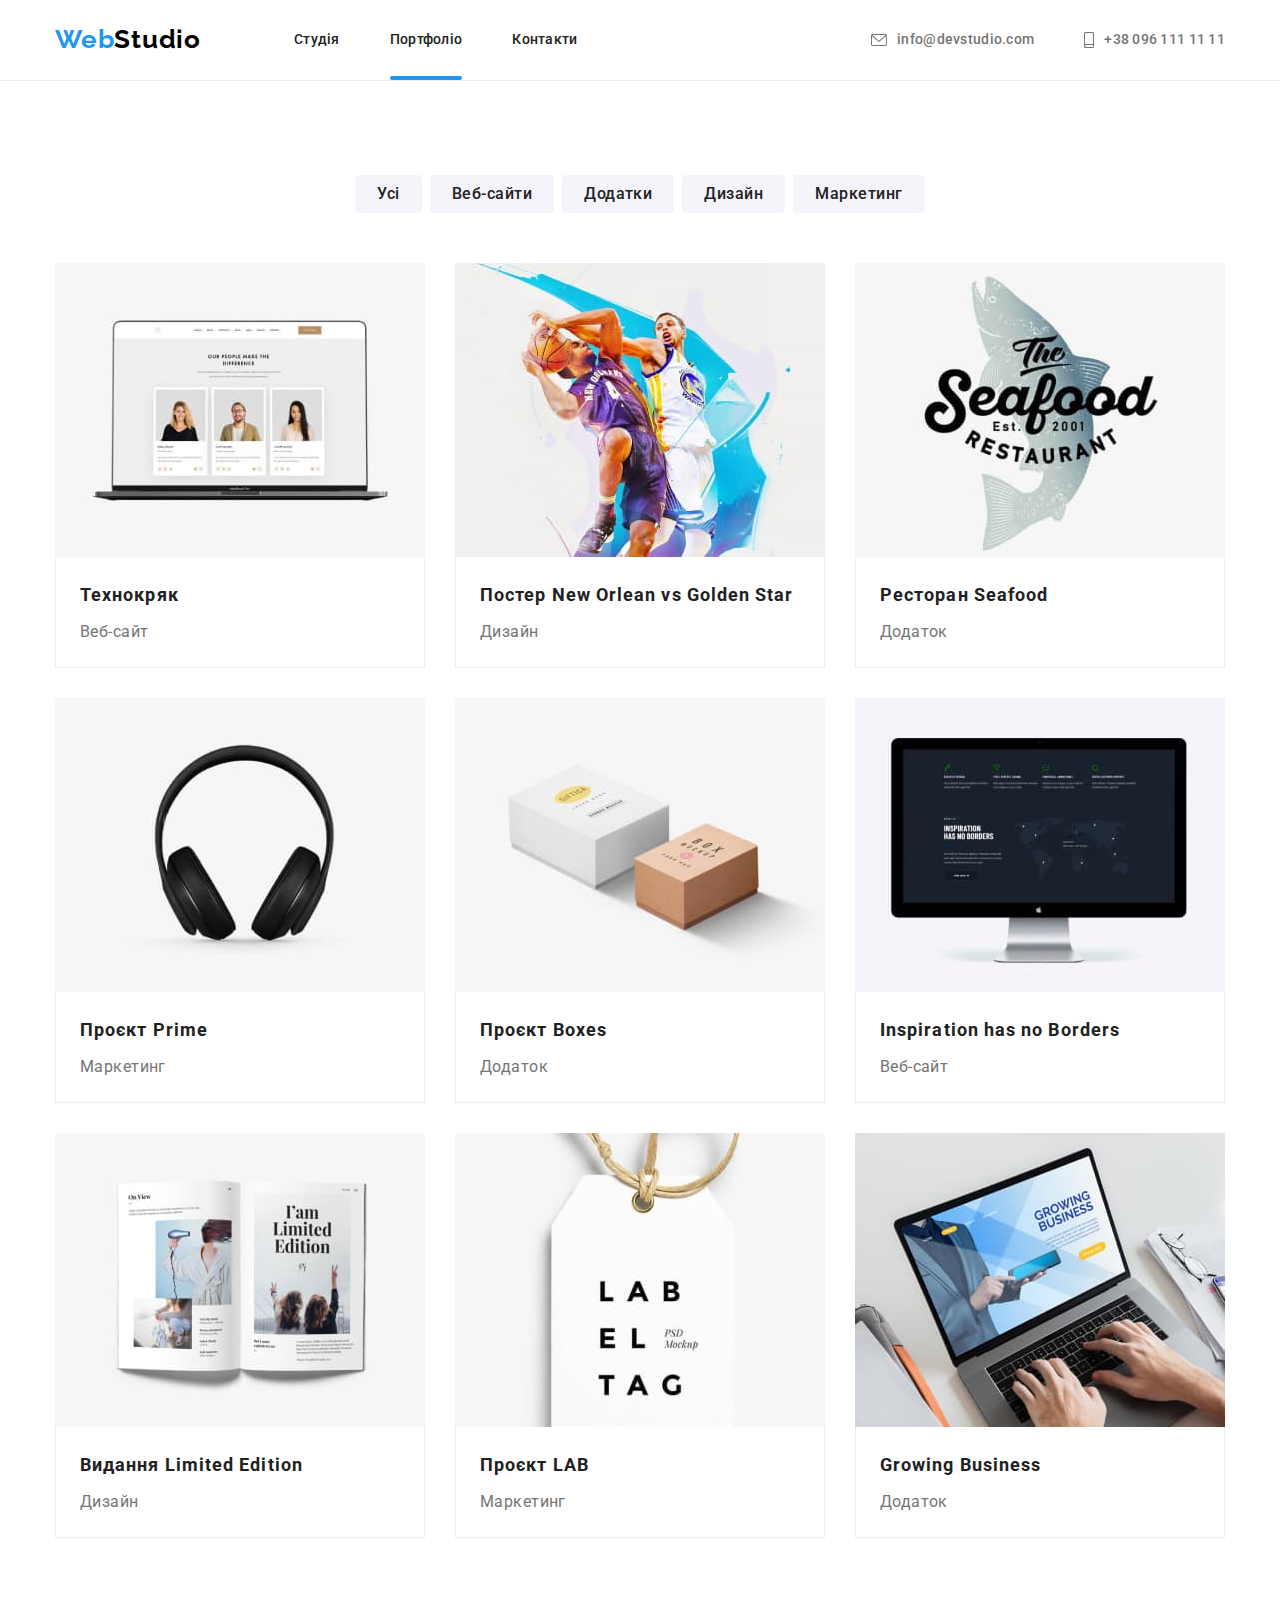
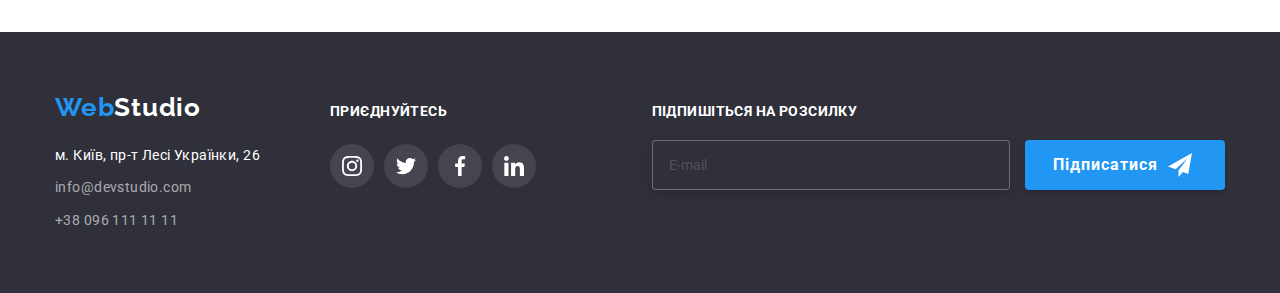
==== portfolio.html @ 7f3e834e "Initial commit" ====
<!DOCTYPE html>
<html lang="uk">

<head>
    <meta charset="UTF-8">
    <meta name="viewport" content="width=device-width, initial-scale=1.0">
    <link href="https://fonts.googleapis.com/css2?family=Raleway:wght@700&family=Roboto:wght@400;500;700;900&display=swap"
        rel="stylesheet">
    <title>Студія</title>
    <link rel="stylesheet" href="https://cdnjs.cloudflare.com/ajax/libs/modern-normalize/1.1.0/modern-normalize.min.css">
    <link rel="stylesheet" href="./css/main.min.css">
</head>

<body>
    <!-- Site header -->
<header class="header">
    <div class="container header-wrap">
        <nav class="header-nav">
            <a lang="en" href="./index.html" class="header-nav__logo logo">
                <span class="accent">Web</span>Studio</a>
            <ul class="header-list">
                <li class="header-list__item"><a href="./index.html"
                        class="header-list__link link">Студія</a></li>
                <li class="header-list__item"><a href="#" class="header-list__link header-list__link--current link">Портфоліо</a>
                </li>
                <li class="header-list__item"><a href="#" class="header-list__link link">Контакти</a></li>
            </ul>
        </nav>
        <ul class="contacts">
            <li><a href="mailto://info@devstudio.com" class="contact link"><svg width="16" height="12"
                        class="icon-contact">
                        <use href="./images/icons.svg#icon-envelope"></use>
                    </svg>info@devstudio.com</a></li>
            <li><a href="tel:+380961111111" class="contact link"><svg width="10" height="16" class="icon-contact">
                        <use href="./images/icons.svg#icon-smartphone"></use>
                    </svg>+38 096 111 11 11</a></li>
        </ul>
    </div>

</header>
    <main>
        <!--Portfolio section-->
        <section class="section">
            <div class="container">
                <h1 class="visually-hidden">Portfolio</h1>
                <ul class="filters">
                    <Li><button type="button" class="filter title button">Усі</button></Li>
                    <Li><button type="button" class="filter title button">Веб-сайти</button></Li>
                    <Li><button type="button" class="filter title button">Додатки</button></Li>
                    <Li><button type="button" class="filter title button">Дизайн</button></Li>
                    <Li><button type="button" class="filter title button">Маркетинг</button></Li>
                </ul>
                <ul class="project-cards">
                    <li class="project card">
                        <a href=""> 
                            <div class="project-overlay">
                                <img src="./images/project/project_1.jpg" alt="Ноутбук" width="370" height="294">
                                <div class="paragraph">
                                    <p class="project-text">Ресурс пропонує комплексні пропозиції з різним рівнем функціоналу та сервісів. Все це дозволить відвідувачу отримати
                                вичерпні відомості про компанію чи приватну особу.</p>
                                </div>
                            </div>
                            <div class="card-container">
                                <h2 class="card-title title">Технокряк</h2>
                                <p class="project-title">Веб-сайт</p>
                            </div>
                        </a>       
                    </li>
                    <li class="project card">
                        <a href="">
                            <div class="project-overlay">
                                <img src="./images/project/project_2.jpg" alt="Троє баскетбольних гравців" width="370" height="294">
                                <div class="paragraph">
                                    <p class="project-text">Lorem ipsum dolor sit amet consectetur adipisicing elit. Eveniet, tempora.</p>
                                </div>
                            </div>
                            <div class="card-container">
                                <h2 class="card-title title">Постер New Orlean vs Golden Star</h2>
                                <p class="project-title">Дизайн</p>
                            </div>
                        </a>
                    
                    </li>
                    <li class="project card">
                        <a href="">
                            <div class="project-overlay">
                                <img src="./images/project/project_3.jpg" alt="Seafood логотип" width="370" height="294">
                                <div class="paragraph">
                                    <p class="project-text">Lorem ipsum dolor, sit amet consectetur adipisicing elit. Nostrum!</p>
                                </div>
                            </div>
                            <div class="card-container">
                                <h2 class="card-title title">Ресторан Seafood</h2>
                                <p class="project-title">Додаток</p>
                            </div>
                        </a>    
                    </li>
                    <li class="project card">
                        <a href="">
                            <div class="project-overlay">
                                <img src="./images/project/project_4.jpg" alt="навушники" width="370" height="294">
                                <div class="paragraph">
                                    <p class="project-text">Lorem ipsum dolor sit amet consectetur, adipisicing elit. Possimus.</p>
                                </div>
                            </div>
                            <div class="card-container">
                                <h2 class="card-title title">Проєкт Prime</h2>
                                <p class="project-title">Маркетинг</p> 
                            </div>
                        </a>
                    </li>
                    <li class="project card">
                        <a href="">
                            <div class="project-overlay">
                                <img src="./images/project/project_5.jpg" alt="дві коробки" width="370" height="294">
                                <div class="paragraph">
                                    <p class="project-text">Lorem ipsum, dolor sit amet consectetur adipisicing elit. Sunt.</p>
                                </div>
                            </div>
                            <div class="card-container">
                                <h2 class="card-title title">Проєкт Boxes</h2>
                                <p class="project-title">Додаток</p>
                            </div>
                        </a> 
                    </li>
                    <li class="project card">
                        <a href="">
                            <div class="project-overlay">
                                <img src="./images/project/project_6.jpg" alt="монітор" width="370" height="294">
                                <div class="paragraph">
                                    <p class="project-text">Lorem ipsum dolor sit amet consectetur adipisicing elit. Ratione.</p>
                                </div>
                            </div>
                            <div class="card-container">
                                <h2 class="card-title title">Inspiration has no Borders</h2>
                                <p class="project-title">Веб-сайт</p>
                            </div>
                        </a>
                    </li>
                    <li class="project card">
                        <a href="">
                            <div class="project-overlay">
                                <img src="./images/project/project_7.jpg" alt="відкрита книга" width="370" height="294">
                                <div class="paragraph">
                                    <p class="project-text">Lorem ipsum dolor sit amet consectetur adipisicing elit. Debitis.</p>
                                </div>
                            </div>
                            <div class="card-container">
                                <h2 class="card-title title">Видання Limited Edition</h2>
                                <p class="project-title">Дизайн</p>
                            </div>
                        </a>
                    </li>
                    <li class="project card">
                        <a href="">
                            <div class="project-overlay">
                                <img src="./images/project/project_8.jpg" alt="label тег" width="370" height="294">
                                <div class="paragraph">
                                    <p class="project-text">Lorem ipsum dolor sit amet consectetur adipisicing elit. Quas.</p>
                                </div>
                            </div>
                            <div class="card-container">
                                <h2 class="card-title title">Проєкт LAB</h2>
                                <p class="project-title">Маркетинг</p>
                            </div>
                        </a>
                    </li>
                    <li class="project card">
                        <a href="">
                            <div class="project-overlay">
                                <img src="./images/project/project_9.jpg" alt="робота за комп'ютером " width="370" height="294">
                                <div class="paragraph">
                                    <p class="project-text">Lorem ipsum dolor sit amet consectetur adipisicing elit. Ut.</p>
                                </div>
                            </div>
                            <div class="card-container">
                                <h2 class="card-title title">Growing Business</h2>
                                <p class="project-title">Додаток</p>
                            </div>  
                        </a>
                    </li>
                </ul>
            </div>
            

        </section>
    </main>
    <footer class="footer">
        <div class="container footer__wrapper">
            <div class="address-wrapper">
                <a lang="en" href="./index.html" class="logo link">
                    <span class="accent">Web</span>Studio</a>
                </a>
                <address class="address">
                    <ul>
                        <li>
                            <a href="https://goo.gl/maps/q37ei5Kf7AUgtXnX9" target="_blank"
                                rel="noopener noreferrer nofollow" class="address__item address__item--color link">м. Київ,
                                пр-т Лесі Українки, 26</a>
                        </li>
                        <li>
                            <a href="mailto://info@devstudio.com" class="address__item link">info@devstudio.com</a>
                        </li>
                        <li><a href="tel:+380961111111" class="address__item link">+38 096 111 11 11</a></li>
                    </ul>
                </address>
            </div>
            <div class="footer-join">
                <b class="footer-title">Приєднуйтесь</b>
                <ul class="footer-join-list">
                    <li class="footer-icon">
                        <a href=""><svg class="footer-shape">
                                <use href="./images/icons.svg#icon-instagram"></use>
                            </svg></a>
                    </li>
    
                    <li class="footer-icon">
                        <a href=""><svg class="footer-shape">
                                <use href="./images/icons.svg#icon-twitter"></use>
                            </svg></a>
                    </li>
    
                    <li class="footer-icon">
                        <a href=""><svg class="footer-shape">
                                <use href="./images/icons.svg#icon-facebook"></use>
                            </svg></a>
                    </li>
    
                    <li class="footer-icon">
                        <a href=""><svg class="footer-shape">
                                <use href="./images/icons.svg#icon-linkedin"></use>
                            </svg></a>
                    </li>
                </ul>
    
            </div>
            <form class="footer-form">
                <b class="footer-title form-title">Підпишіться на розсилку</b>
                <label class="footer-form-label">
                    <input type="email" name="email" placeholder="E-mail" required>
                </label>
                <button type="submit" class="footer-form-button">
                    Підписатися
                    <svg class="footer-form-icon" width="24" height="24">
                        <use href="./images/icons.svg#icon-icon-send"></use>
                    </svg>
                </button>
            </form>
        </div>
    
    </footer>

</body>

</html>
---- css/main.min.css ----
:root{--primary-text-color: #757575;--lurge-title-color: #FFFFFF;--title-text-color: #212121;--accent-color: #2196F3;--header-logo-color: #000000;--hero-footer-color: #2F303A;--section-color: #F5F4FA;--a-color: rgba(255, 255, 255, 0.6);--icon-color: #AFB1B8}h1,h2,h3,h4,h5,h6,ul,p{margin:0}ul{padding:0;list-style:none}body{background-color:var(--lurge-title-color);color:var(--primary-text-color);font-family:"Roboto",sans-serif;letter-spacing:.03em;font-size:14px;line-height:1.7}img{display:block}svg{padding:0;margin:0}.container{width:1200px;margin:0 auto;padding:0 15px}.title{color:var(--title-text-color)}a{text-decoration:none;-webkit-transition:color 250ms cubic-bezier(0.4, 0, 0.2, 1);transition:color 250ms cubic-bezier(0.4, 0, 0.2, 1)}.link{color:var(--primary-text-color)}.link:hover,.link:focus{color:var(--accent-color)}.section{padding-top:94px;padding-bottom:94px}.logo{display:block;color:#000;font-family:"Raleway",sans-serif;font-weight:700;font-size:26px;line-height:1.2;letter-spacing:.03em;text-decoration:none}.accent{color:var(--accent-color)}.section__title{font-weight:700;font-size:36px;line-height:1.2;text-align:center;margin-bottom:50px}.button{padding:0;cursor:pointer;margin:0 auto;display:block;-webkit-transition-property:background-color,-webkit-box-shadow;transition-property:background-color,-webkit-box-shadow;transition-property:background-color,box-shadow;transition-property:background-color,box-shadow,-webkit-box-shadow;-webkit-transition-duration:250ms,250ms;transition-duration:250ms,250ms;-webkit-transition-timing-function:cubic-bezier(0.4, 0, 0.2, 1),cubic-bezier(0.4, 0, 0.2, 1);transition-timing-function:cubic-bezier(0.4, 0, 0.2, 1),cubic-bezier(0.4, 0, 0.2, 1)}header{border-bottom:1px solid #ececec}header .link{display:-webkit-box;display:-ms-flexbox;display:flex;-webkit-box-align:center;-ms-flex-align:center;align-items:center;padding-top:32px;padding-bottom:32px}.header-nav__logo{margin-right:93px;padding-top:24px;padding-bottom:25px}.header-list__link--current{position:relative;display:block;color:var(--accent-color)}.header-list__link--current::after{position:absolute;display:block;content:"";width:100%;height:4px;border-radius:2px;background-color:var(--accent-color);bottom:0}.icon-contact{margin-right:10px;fill:currentColor}.icon-contact:hover,.icon-contact:focus{fill:currentColor}.header-wrap{display:-webkit-box;display:-ms-flexbox;display:flex}.header-nav{display:-webkit-box;display:-ms-flexbox;display:flex;-webkit-box-align:center;-ms-flex-align:center;align-items:center}.header-list{display:-webkit-box;display:-ms-flexbox;display:flex;gap:50px}.contacts{display:-webkit-box;display:-ms-flexbox;display:flex;gap:50px;-webkit-box-align:center;-ms-flex-align:center;align-items:center;margin-left:auto}.contact,.header-list__link{display:block;font-weight:500;font-size:14px;line-height:1.14;letter-spacing:.02em}.header-list__link{color:var(--title-text-color)}.hero{background:-webkit-gradient(linear, left top, left bottom, from(rgba(47, 48, 58, 0.4)), to(rgba(47, 48, 58, 0.4))),url(../images/bg-img.jpg);background:linear-gradient(rgba(47, 48, 58, 0.4), rgba(47, 48, 58, 0.4)),url(../images/bg-img.jpg);background-position:center;background-repeat:no-repeat;background-size:cover;max-width:1600px;min-height:600px;padding-top:200px;padding-bottom:200px;margin:auto;text-align:center}.hero-title{margin-bottom:30px;width:696px;height:120px;margin-left:auto;margin-right:auto;color:var(--lurge-title-color);font-weight:900;font-size:44px;line-height:1.36;letter-spacing:.06em;text-transform:uppercase}.hero-button{-webkit-box-shadow:0px 4px 4px rgba(0,0,0,.15);box-shadow:0px 4px 4px rgba(0,0,0,.15);border-radius:4px;border:none;padding:10px 32px;background-color:var(--accent-color);color:var(--lurge-title-color);font-family:inherit;font-weight:700;font-size:16px;line-height:1.9;letter-spacing:.06em}.hero-button:hover,.hero-button:focus{background-color:#188ce8}.backdrop{display:-webkit-box;display:-ms-flexbox;display:flex;-webkit-box-pack:center;-ms-flex-pack:center;justify-content:center;-webkit-box-align:center;-ms-flex-align:center;align-items:center;position:fixed;top:0;width:100%;height:100%;z-index:3;background-color:rgba(0,0,0,.1);-webkit-transition-property:background-color;transition-property:background-color;-webkit-transition-duration:250ms;transition-duration:250ms;-webkit-transition-timing-function:cubic-bezier(0.4, 0, 0.2, 1);transition-timing-function:cubic-bezier(0.4, 0, 0.2, 1)}.modal{padding:40px 41px;position:relative;width:528px;height:581px;background-color:#fff;-webkit-box-shadow:0px 1px 3px rgba(0,0,0,.12),0px 1px 1px rgba(0,0,0,.14),0px 2px 1px rgba(0,0,0,.2);box-shadow:0px 1px 3px rgba(0,0,0,.12),0px 1px 1px rgba(0,0,0,.14),0px 2px 1px rgba(0,0,0,.2);border-radius:4px;-webkit-transition-property:background-color,-webkit-box-shadow;transition-property:background-color,-webkit-box-shadow;transition-property:background-color,box-shadow;transition-property:background-color,box-shadow,-webkit-box-shadow;-webkit-transition-duration:250ms,250ms;transition-duration:250ms,250ms;-webkit-transition-timing-function:cubic-bezier(0.4, 0, 0.2, 1),cubic-bezier(0.4, 0, 0.2, 1);transition-timing-function:cubic-bezier(0.4, 0, 0.2, 1),cubic-bezier(0.4, 0, 0.2, 1)}.modal-close{display:-webkit-box;display:-ms-flexbox;display:flex;-webkit-box-pack:center;-ms-flex-pack:center;justify-content:center;-webkit-box-align:center;-ms-flex-align:center;align-items:center;position:absolute;top:8px;right:8px;cursor:pointer;background-color:var(--lurge-title-color);border:rgba(0,0,0,.1) 1px solid;border-radius:50%;width:30px;height:30px}.modal-close svg{fill:var(--header-logo-color);-webkit-transition-property:fill;transition-property:fill;-webkit-transition-duration:250ms;transition-duration:250ms;-webkit-transition-timing-function:cubic-bezier(0.4, 0, 0.2, 1);transition-timing-function:cubic-bezier(0.4, 0, 0.2, 1)}.modal-close:hover svg,.modal-close:focus svg{fill:var(--accent-color)}.is-hidden{visibility:hidden;opacity:0;pointer-events:none}.backdrop.is-hidden .modal{-webkit-transform:scale(3);transform:scale(3);-webkit-transition-property:-webkit-transform;transition-property:-webkit-transform;transition-property:transform;transition-property:transform, -webkit-transform;-webkit-transition-duration:250ms;transition-duration:250ms;-webkit-transition-timing-function:cubic-bezier(0.4, 0, 0.2, 1);transition-timing-function:cubic-bezier(0.4, 0, 0.2, 1)}.modal-title{margin-bottom:12px;font-weight:700;font-size:20px;line-height:1.15;letter-spacing:.03em;text-align:center;color:var(--title-text-color)}.modal-form{font-weight:400;font-size:12px;line-height:1.16;letter-spacing:.01em;color:var(--primary-text-color)}.form-wraper{margin-bottom:10px}.form-element{display:-webkit-box;display:-ms-flexbox;display:flex;-webkit-box-orient:vertical;-webkit-box-direction:normal;-ms-flex-direction:column;flex-direction:column;width:448px}.form-element:hover,.form-element:focus-within{fill:var(--accent-color)}.modal-form input{width:448px;height:40px;margin-top:4px;border:1px solid rgba(33,33,33,.2);border-radius:4px;outline:none;padding-left:42px;-webkit-transition-property:border;transition-property:border;-webkit-transition-duration:250ms;transition-duration:250ms;-webkit-transition-timing-function:cubic-bezier(0.4, 0, 0.2, 1);transition-timing-function:cubic-bezier(0.4, 0, 0.2, 1)}.modal-form input:hover,.modal-form input:focus{border:1px solid var(--accent-color);cursor:pointer}.input-wrapper{position:relative}.input-wrapper svg{position:absolute;top:50%;left:15px;translate:0 -50%;-webkit-transition-property:fill;transition-property:fill;-webkit-transition-duration:250ms;transition-duration:250ms;-webkit-transition-timing-function:cubic-bezier(0.4, 0, 0.2, 1);transition-timing-function:cubic-bezier(0.4, 0, 0.2, 1)}.form-feedback{display:-webkit-box;display:-ms-flexbox;display:flex;-webkit-box-orient:vertical;-webkit-box-direction:normal;-ms-flex-direction:column;flex-direction:column}.form-feedback textarea{padding:12px 16px;width:448px;height:120px;margin-top:4px;border:1px solid rgba(33,33,33,.2);border-radius:4px;cursor:pointer;resize:none;outline:none;-webkit-transition-duration:250ms;transition-duration:250ms;-webkit-transition-timing-function:cubic-bezier(0.4, 0, 0.2, 1);transition-timing-function:cubic-bezier(0.4, 0, 0.2, 1)}.form-feedback textarea:hover,.form-feedback textarea:focus{border:1px solid var(--accent-color)}::-webkit-input-placeholder{color:rgba(117,117,117,.5)}::-moz-placeholder{color:rgba(117,117,117,.5)}:-ms-input-placeholder{color:rgba(117,117,117,.5)}::-ms-input-placeholder{color:rgba(117,117,117,.5)}::placeholder{color:rgba(117,117,117,.5)}.form-checkbox{display:-webkit-box;display:-ms-flexbox;display:flex;-webkit-box-pack:center;-ms-flex-pack:center;justify-content:center;font-size:14px;line-height:1.71;letter-spacing:.03em;text-align:center;margin-top:20px;margin-bottom:30px}.form-checkbox a{color:var(--accent-color);text-decoration:none;-webkit-text-decoration-line:underline;text-decoration-line:underline}.checkbox-hidden{margin-top:0}.checkbox{display:-webkit-box;display:-ms-flexbox;display:flex;-webkit-box-pack:center;-ms-flex-pack:center;justify-content:center;border:2px solid var(--header-logo-color);width:16px;height:16px;border-radius:3px;margin-right:8px;cursor:pointer}.form-checkbox label{display:-webkit-box;display:-ms-flexbox;display:flex;-webkit-box-align:center;-ms-flex-align:center;align-items:center}.form-checkbox input:checked+label .checkbox{background-color:var(--accent-color);border:2px solid var(--accent-color)}.form-checkbox input:focus+label .checkbox{border:1px solid var(--accent-color)}.form-button{display:block;width:200px;height:50px;background-color:var(--accent-color);color:var(--lurge-title-color);font-weight:700;font-size:16px;line-height:1.88;letter-spacing:.06em;border:none;border-radius:4px;-webkit-box-shadow:0px 4px 4px rgba(0,0,0,.15);box-shadow:0px 4px 4px rgba(0,0,0,.15);padding:10px 53px;margin:0 auto;margin-top:30px;-webkit-transition-property:background-color;transition-property:background-color;-webkit-transition-duration:250ms;transition-duration:250ms;-webkit-transition-timing-function:cubic-bezier(0.4, 0, 0.2, 1);transition-timing-function:cubic-bezier(0.4, 0, 0.2, 1)}.form-button:hover,.form-button:focus{background-color:#188ce8;cursor:pointer}.preference__list{display:-webkit-box;display:-ms-flexbox;display:flex}.preference__list>li{width:270px}.preference__list>li:not(:first-child){margin-left:30px}.preference__wrapper{width:270px;height:120px;background-color:var(--section-color);border-radius:4px;display:-webkit-box;display:-ms-flexbox;display:flex;-webkit-box-align:center;-ms-flex-align:center;align-items:center;-webkit-box-pack:center;-ms-flex-pack:center;justify-content:center;margin-bottom:30px}.preference__title{font-weight:700;font-size:14px;line-height:1.1;letter-spacing:.03em;text-transform:uppercase;margin-bottom:10px}.visually-hidden{position:absolute;white-space:nowrap;width:1px;height:1px;overflow:hidden;border:0;padding:0;clip:rect(0 0 0 0);-webkit-clip-path:inset(50%);clip-path:inset(50%);margin:-1px}.specifics{padding-top:0px}.specific-list{display:-webkit-box;display:-ms-flexbox;display:flex}.specific-list>li:not(:first-child){margin-left:30px}.specific-card{position:relative}.specific-overlay{position:absolute;bottom:0;width:100%;height:70px;background-color:rgba(47,48,58,.8);padding-top:27px;color:var(--lurge-title-color);font-style:normal;font-weight:700;line-height:1.1;text-align:center;text-transform:uppercase}.team{display:-webkit-box;display:-ms-flexbox;display:flex;-webkit-box-pack:justify;-ms-flex-pack:justify;justify-content:space-between}.team>li{background-color:var(--lurge-title-color);-webkit-box-shadow:0px 1px 3px rgba(0,0,0,.12),0px 1px 1px rgba(0,0,0,.14),0px 2px 1px rgba(0,0,0,.2);box-shadow:0px 1px 3px rgba(0,0,0,.12),0px 1px 1px rgba(0,0,0,.14),0px 2px 1px rgba(0,0,0,.2);border-radius:0px 0px 4px 4px}.team-container{padding-top:30px;padding-bottom:30px;text-align:center}.section-team{background-color:var(--section-color)}.card{background-color:var(--lurge-title-color)}.name,.desc{font-size:16px;line-height:1.2}.name{margin-bottom:10px;font-weight:500}.team-list{display:-webkit-box;display:-ms-flexbox;display:flex;gap:10px;-webkit-box-pack:center;-ms-flex-pack:center;justify-content:center;margin-top:16px}.team-list a{display:-webkit-box;display:-ms-flexbox;display:flex;-webkit-box-align:center;-ms-flex-align:center;align-items:center;-webkit-box-pack:center;-ms-flex-pack:center;justify-content:center;height:44px;width:44px;background-color:var(--lurge-title-color);border-radius:50%;-webkit-transition-property:background-color;transition-property:background-color;-webkit-transition-duration:250ms;transition-duration:250ms;-webkit-transition-timing-function:cubic-bezier(0.4, 0, 0.2, 1);transition-timing-function:cubic-bezier(0.4, 0, 0.2, 1)}.team-list a:hover,.team-list a:focus{background:var(--accent-color)}.section-team a:hover svg,.section-team a:focus svg{fill:var(--lurge-title-color)}.team-list svg{width:20px;height:20px;fill:var(--icon-color);-webkit-transition-property:fill;transition-property:fill;-webkit-transition-duration:250ms;transition-duration:250ms;-webkit-transition-timing-function:cubic-bezier(0.4, 0, 0.2, 1);transition-timing-function:cubic-bezier(0.4, 0, 0.2, 1)}.customers__list{display:-webkit-box;display:-ms-flexbox;display:flex;gap:30px}.customers__link{display:-webkit-box;display:-ms-flexbox;display:flex;-webkit-box-pack:center;-ms-flex-pack:center;justify-content:center;-webkit-box-align:center;-ms-flex-align:center;align-items:center;width:170px;height:92px;border:1px solid var(--icon-color);border-radius:4px;-webkit-transition-property:border;transition-property:border;-webkit-transition-duration:250ms;transition-duration:250ms;-webkit-transition-timing-function:cubic-bezier(0.4, 0, 0.2, 1);transition-timing-function:cubic-bezier(0.4, 0, 0.2, 1)}.customers__shape{fill:var(--icon-color);width:106px;height:60px;-webkit-transition-property:fill;transition-property:fill;-webkit-transition-duration:250ms;transition-duration:250ms;-webkit-transition-timing-function:cubic-bezier(0.4, 0, 0.2, 1);transition-timing-function:cubic-bezier(0.4, 0, 0.2, 1)}.customers__link:hover,.customers__link:focus{border:1px solid var(--accent-color)}.customers__link:hover svg,.customers__link:focus svg{fill:var(--accent-color)}.filter{border-radius:4px;border:none;padding:6px 22px;background-color:var(--section-color);font-family:inherit;font-weight:500;font-size:16px;line-height:1.62;text-align:center;letter-spacing:.03em;-webkit-transition-property:color,background-color,-webkit-box-shadow;transition-property:color,background-color,-webkit-box-shadow;transition-property:color,background-color,box-shadow;transition-property:color,background-color,box-shadow,-webkit-box-shadow;-webkit-transition-duration:250ms,250ms,250ms;transition-duration:250ms,250ms,250ms;-webkit-transition-timing-function:cubic-bezier(0.4, 0, 0.2, 1),cubic-bezier(0.4, 0, 0.2, 1),cubic-bezier(0.4, 0, 0.2, 1);transition-timing-function:cubic-bezier(0.4, 0, 0.2, 1),cubic-bezier(0.4, 0, 0.2, 1),cubic-bezier(0.4, 0, 0.2, 1)}.filter:hover,.filter:focus{-webkit-box-shadow:0px 3px 1px rgba(0,0,0,.1),0px 1px 2px rgba(0,0,0,.08),0px 2px 2px rgba(0,0,0,.12);box-shadow:0px 3px 1px rgba(0,0,0,.1),0px 1px 2px rgba(0,0,0,.08),0px 2px 2px rgba(0,0,0,.12);color:var(--lurge-title-color);background-color:var(--accent-color)}.card-title{font-weight:700;font-size:18px;line-height:2;letter-spacing:.06em;margin-bottom:4px}.project-title{font-size:16px;line-height:1.88;color:var(--primary-text-color)}.filters{display:-webkit-box;display:-ms-flexbox;display:flex;-webkit-box-pack:center;-ms-flex-pack:center;justify-content:center;gap:8px;margin-bottom:50px}.card-container{padding:20px 24px;border-right:1px solid #eee;border-left:1px solid #eee;border-bottom:1px solid #eee}.project-cards{display:-webkit-box;display:-ms-flexbox;display:flex;-ms-flex-wrap:wrap;flex-wrap:wrap}.project-cards a{display:block;-webkit-transition-property:-webkit-box-shadow;transition-property:-webkit-box-shadow;transition-property:box-shadow;transition-property:box-shadow, -webkit-box-shadow;-webkit-transition-duration:250ms;transition-duration:250ms;-webkit-transition-timing-function:cubic-bezier(0.4, 0, 0.2, 1);transition-timing-function:cubic-bezier(0.4, 0, 0.2, 1)}.project-cards a:hover,.project-cards a:focus{-webkit-box-shadow:0px 1px 1px rgba(0,0,0,.12),0px 4px 4px rgba(0,0,0,.06),1px 4px 6px rgba(0,0,0,.16);box-shadow:0px 1px 1px rgba(0,0,0,.12),0px 4px 4px rgba(0,0,0,.06),1px 4px 6px rgba(0,0,0,.16)}.project-overlay{position:relative;overflow:hidden}.project-cards a:hover .paragraph,.project-cards a:focus .paragraph{-webkit-transform:translateY(0);transform:translateY(0)}.paragraph{top:0;left:0;position:absolute;height:100%;padding:63px 24px;opacity:0,9;margin:0 auto;font-size:18px;line-height:1.56;letter-spacing:.03em;color:var(--lurge-title-color);background-color:rgba(33,150,243,.9);-webkit-transform:translateY(100%);transform:translateY(100%);-webkit-transition-property:-webkit-transform;transition-property:-webkit-transform;transition-property:transform;transition-property:transform, -webkit-transform;-webkit-transition-duration:250ms;transition-duration:250ms;-webkit-transition-timing-function:cubic-bezier(0.4, 0, 0.2, 1);transition-timing-function:cubic-bezier(0.4, 0, 0.2, 1)}.project{width:calc((100% - 60px)/3);margin-right:30px;margin-bottom:30px}.project:nth-child(3n){margin-right:0}.project:nth-last-child(-n+3){margin-bottom:0}.footer{background-color:var(--hero-footer-color);padding-top:60px;padding-bottom:60px}.footer__wrapper{display:-webkit-box;display:-ms-flexbox;display:flex;-webkit-box-align:baseline;-ms-flex-align:baseline;align-items:baseline}.footer .logo{margin-bottom:20px;color:var(--lurge-title-color)}.address__item{display:block;font-style:normal;color:var(--a-color)}.address li:not(:last-child){margin-bottom:9px}.address__item--color{color:var(--lurge-title-color)}.footer-join{margin-left:70px}.footer-title{font-weight:700;font-size:14px;line-height:1.14;text-transform:uppercase;color:var(--lurge-title-color)}.footer-join-list{display:-webkit-box;display:-ms-flexbox;display:flex;gap:10px;margin-top:20px}.footer-join-list a{display:-webkit-box;display:-ms-flexbox;display:flex;-webkit-box-align:center;-ms-flex-align:center;align-items:center;-webkit-box-pack:center;-ms-flex-pack:center;justify-content:center;height:44px;width:44px;background-color:rgba(255,255,255,.1);border-radius:50%;-webkit-transition-property:background-color;transition-property:background-color;-webkit-transition-duration:250ms;transition-duration:250ms;-webkit-transition-timing-function:cubic-bezier(0.4, 0, 0.2, 1);transition-timing-function:cubic-bezier(0.4, 0, 0.2, 1)}.footer-join-list a:hover{background:var(--accent-color)}.footer-join-list a:focus{fill:var(--lurge-title-color);background:var(--accent-color);border-radius:50%}.footer-join-list svg{fill:var(--lurge-title-color);width:20px;height:20px}.footer-form{margin-left:auto}.footer-form-wrapper{display:-webkit-box;display:-ms-flexbox;display:flex}.form-title{display:block}.footer-form-label{display:-webkit-inline-box;display:-ms-inline-flexbox;display:inline-flex;margin-top:20px}.footer-form-label::-webkit-input-placeholder{font-size:16px;line-height:1.25;letter-spacing:.03em;color:rgba(255,255,255,.6)}.footer-form-label::-moz-placeholder{font-size:16px;line-height:1.25;letter-spacing:.03em;color:rgba(255,255,255,.6)}.footer-form-label:-ms-input-placeholder{font-size:16px;line-height:1.25;letter-spacing:.03em;color:rgba(255,255,255,.6)}.footer-form-label::-ms-input-placeholder{font-size:16px;line-height:1.25;letter-spacing:.03em;color:rgba(255,255,255,.6)}.footer-form-label::placeholder{font-size:16px;line-height:1.25;letter-spacing:.03em;color:rgba(255,255,255,.6)}.footer-form input{width:358px;height:50px;padding-top:15px;padding-bottom:15px;padding-left:16px;background-color:var(--hero-footer-color);border:1px solid rgba(255,255,255,.3);-webkit-filter:drop-shadow(0px 4px 4px rgba(0, 0, 0, 0.15));filter:drop-shadow(0px 4px 4px rgba(0, 0, 0, 0.15));border-radius:4px;outline:none}.footer-form-button{display:-webkit-inline-box;display:-ms-inline-flexbox;display:inline-flex;-webkit-box-align:center;-ms-flex-align:center;align-items:center;text-align:center;font-weight:700;font-size:16px;line-height:1.87;letter-spacing:.06em;color:var(--lurge-title-color);width:200px;height:50px;margin-left:12px;background-color:var(--accent-color);-webkit-box-shadow:0px 4px 4px rgba(0,0,0,.15);box-shadow:0px 4px 4px rgba(0,0,0,.15);border-radius:4px;border:none;cursor:pointer;padding:10px 28px;-webkit-transition-property:background-color;transition-property:background-color;-webkit-transition-duration:250ms;transition-duration:250ms;-webkit-transition-timing-function:cubic-bezier(0.4, 0, 0.2, 1);transition-timing-function:cubic-bezier(0.4, 0, 0.2, 1)}.footer-form-button:hover,.footer-form-button:focus{background-color:#188ce8}.footer-form-icon{margin-left:10px}/*# sourceMappingURL=main.min.css.map */
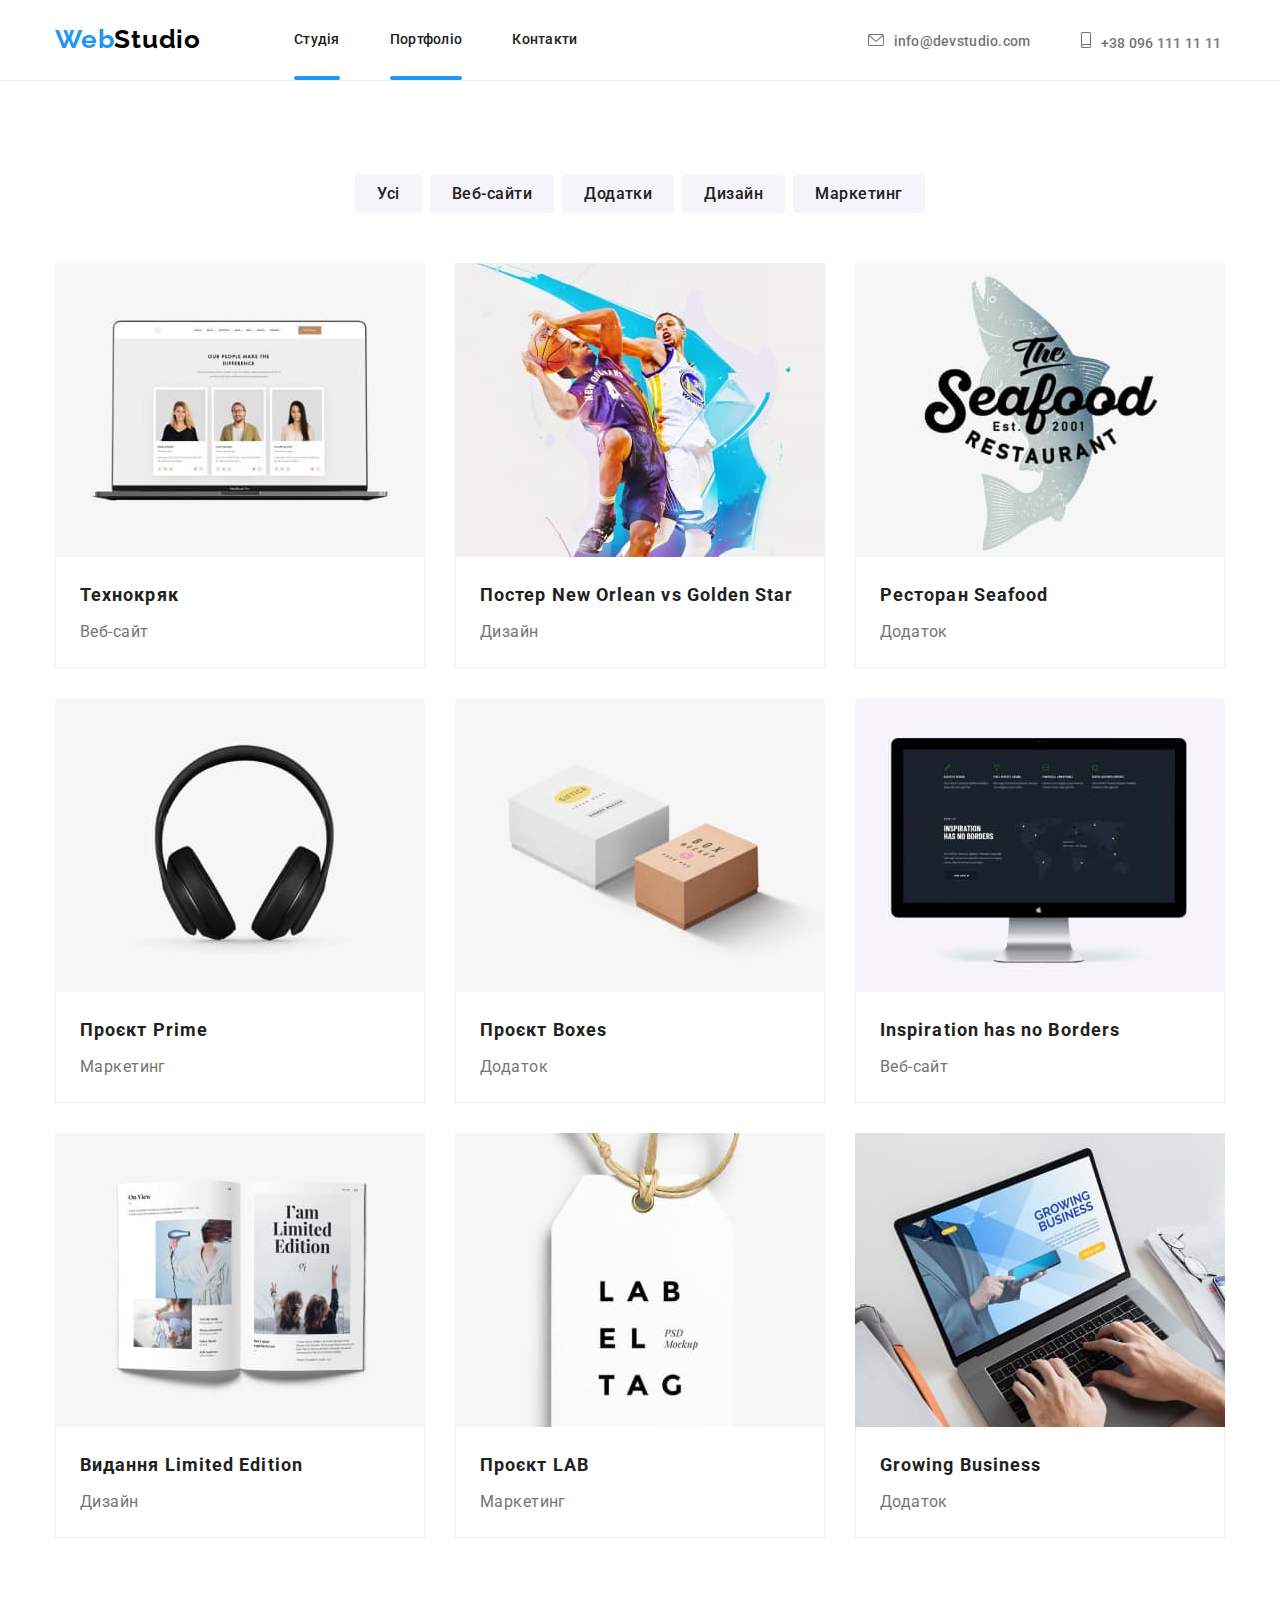
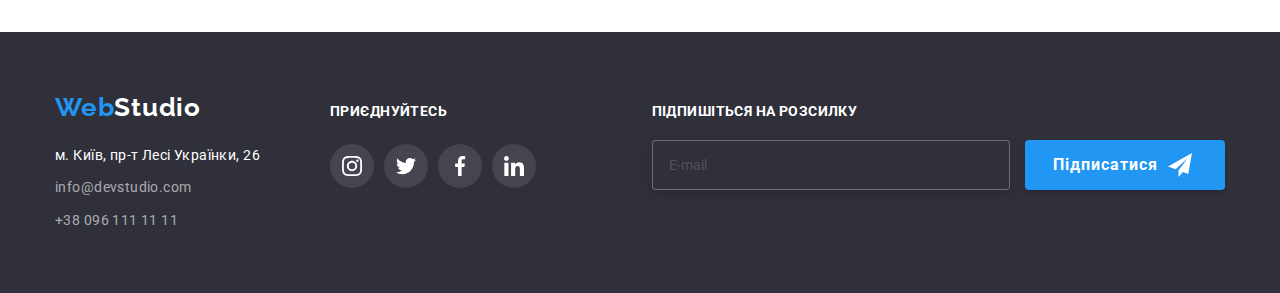
==== commit 1d153258: "corrects header-portfolio" ====
--- a/portfolio.html
+++ b/portfolio.html
@@ -14,27 +14,55 @@
 <body>
     <!-- Site header -->
 <header class="header">
-    <div class="container header-wrap">
-        <nav class="header-nav">
-            <a lang="en" href="./index.html" class="header-nav__logo logo">
-                <span class="accent">Web</span>Studio</a>
-            <ul class="header-list">
-                <li class="header-list__item"><a href="./index.html"
-                        class="header-list__link link">Студія</a></li>
-                <li class="header-list__item"><a href="#" class="header-list__link header-list__link--current link">Портфоліо</a>
-                </li>
-                <li class="header-list__item"><a href="#" class="header-list__link link">Контакти</a></li>
-            </ul>
-        </nav>
-        <ul class="contacts">
-            <li><a href="mailto://info@devstudio.com" class="contact link"><svg width="16" height="12"
-                        class="icon-contact">
-                        <use href="./images/icons.svg#icon-envelope"></use>
-                    </svg>info@devstudio.com</a></li>
-            <li><a href="tel:+380961111111" class="contact link"><svg width="10" height="16" class="icon-contact">
-                        <use href="./images/icons.svg#icon-smartphone"></use>
-                    </svg>+38 096 111 11 11</a></li>
-        </ul>
+    <div class="container header-wrap menu-wrap">
+        <div class="menu-wrap">
+            <div class="logo-button-wrap">
+                <a lang="en" href="./index.html" class="header-nav__logo logo">
+                    <span class="accent">Web</span>Studio</a>
+                <button type="button" class="menu-button js-open-menu" aria-expanded="false"
+                    aria-controls="mobile-menu">
+                    <svg width="40" height="40" aria-label="Перемикач мобільного меню">
+                        <use class="icon-menu" href="./images/icons.svg#icon-menu_40pxx"></use>
+                    </svg>
+                </button>
+            </div>
+            <div class="menu-container js-menu-container" id="mobile-menu">
+                <button class="menu-button js-close-menu">
+                    <svg width="40" height="40" aria-label="Перемикач мобільного меню">
+                        <use class="icon-cross" href="./images/icons.svg#icon-close_40px"></use>
+                    </svg>
+                </button>
+                <nav class="header-nav">
+                    <ul class="header-list">
+                        <li class="header-list__item"><a href="#"
+                                class="header-list__link header-list__link--current link">Студія</a></li>
+                        <li class="header-list__item"><a href="#"
+                                class="header-list__link header-list__link--current link link">Портфоліо</a>
+                        </li>
+                        <li class="header-list__item"><a href="./index.html" class="header-list__link link">Контакти</a></li>
+                    </ul>
+                </nav>
+                <div class="contacts-social-wrap">
+                    <ul class="contacts">
+                        <li><a href="mailto://info@devstudio.com" class="contact contact-mail link"><svg width="16"
+                                    height="12" class="icon-contact">
+                                    <use href="./images/icons.svg#icon-envelope"></use>
+                                </svg>info@devstudio.com</a></li>
+                        <li><a href="tel:+380961111111" class="contact contact-tel link"><svg width="10" height="16"
+                                    class="icon-contact">
+                                    <use href="./images/icons.svg#icon-smartphone"></use>
+                                </svg>+38 096 111 11 11</a></li>
+                    </ul>
+                    <ul class="header-social-list">
+                        <li class="header-social-link"><a href="#" class="link">Instagram</a></li>
+                        <li class="header-social-link"><a href="#" class="link">Twitter</a></li>
+                        <li class="header-social-link"><a href="#" class="link">Facebook</a></li>
+                        <li class="header-social-link"><a href="#" class="link">LinkedIn</a></li>
+                    </ul>
+                </div>
+            </div>
+        </div>
+    </div>
     </div>
 
 </header>
--- a/css/main.min.css
+++ b/css/main.min.css
@@ -1 +1 @@
-:root{--primary-text-color: #757575;--lurge-title-color: #FFFFFF;--title-text-color: #212121;--accent-color: #2196F3;--header-logo-color: #000000;--hero-footer-color: #2F303A;--section-color: #F5F4FA;--a-color: rgba(255, 255, 255, 0.6);--icon-color: #AFB1B8}h1,h2,h3,h4,h5,h6,ul,p{margin:0}ul{padding:0;list-style:none}body{background-color:var(--lurge-title-color);color:var(--primary-text-color);font-family:"Roboto",sans-serif;letter-spacing:.03em;font-size:14px;line-height:1.7}img{display:block}svg{padding:0;margin:0}.container{width:1200px;margin:0 auto;padding:0 15px}.title{color:var(--title-text-color)}a{text-decoration:none;-webkit-transition:color 250ms cubic-bezier(0.4, 0, 0.2, 1);transition:color 250ms cubic-bezier(0.4, 0, 0.2, 1)}.link{color:var(--primary-text-color)}.link:hover,.link:focus{color:var(--accent-color)}.section{padding-top:94px;padding-bottom:94px}.logo{display:block;color:#000;font-family:"Raleway",sans-serif;font-weight:700;font-size:26px;line-height:1.2;letter-spacing:.03em;text-decoration:none}.accent{color:var(--accent-color)}.section__title{font-weight:700;font-size:36px;line-height:1.2;text-align:center;margin-bottom:50px}.button{padding:0;cursor:pointer;margin:0 auto;display:block;-webkit-transition-property:background-color,-webkit-box-shadow;transition-property:background-color,-webkit-box-shadow;transition-property:background-color,box-shadow;transition-property:background-color,box-shadow,-webkit-box-shadow;-webkit-transition-duration:250ms,250ms;transition-duration:250ms,250ms;-webkit-transition-timing-function:cubic-bezier(0.4, 0, 0.2, 1),cubic-bezier(0.4, 0, 0.2, 1);transition-timing-function:cubic-bezier(0.4, 0, 0.2, 1),cubic-bezier(0.4, 0, 0.2, 1)}header{border-bottom:1px solid #ececec}header .link{display:-webkit-box;display:-ms-flexbox;display:flex;-webkit-box-align:center;-ms-flex-align:center;align-items:center;padding-top:32px;padding-bottom:32px}.header-nav__logo{margin-right:93px;padding-top:24px;padding-bottom:25px}.header-list__link--current{position:relative;display:block;color:var(--accent-color)}.header-list__link--current::after{position:absolute;display:block;content:"";width:100%;height:4px;border-radius:2px;background-color:var(--accent-color);bottom:0}.icon-contact{margin-right:10px;fill:currentColor}.icon-contact:hover,.icon-contact:focus{fill:currentColor}.header-wrap{display:-webkit-box;display:-ms-flexbox;display:flex}.header-nav{display:-webkit-box;display:-ms-flexbox;display:flex;-webkit-box-align:center;-ms-flex-align:center;align-items:center}.header-list{display:-webkit-box;display:-ms-flexbox;display:flex;gap:50px}.contacts{display:-webkit-box;display:-ms-flexbox;display:flex;gap:50px;-webkit-box-align:center;-ms-flex-align:center;align-items:center;margin-left:auto}.contact,.header-list__link{display:block;font-weight:500;font-size:14px;line-height:1.14;letter-spacing:.02em}.header-list__link{color:var(--title-text-color)}.hero{background:-webkit-gradient(linear, left top, left bottom, from(rgba(47, 48, 58, 0.4)), to(rgba(47, 48, 58, 0.4))),url(../images/bg-img.jpg);background:linear-gradient(rgba(47, 48, 58, 0.4), rgba(47, 48, 58, 0.4)),url(../images/bg-img.jpg);background-position:center;background-repeat:no-repeat;background-size:cover;max-width:1600px;min-height:600px;padding-top:200px;padding-bottom:200px;margin:auto;text-align:center}.hero-title{margin-bottom:30px;width:696px;height:120px;margin-left:auto;margin-right:auto;color:var(--lurge-title-color);font-weight:900;font-size:44px;line-height:1.36;letter-spacing:.06em;text-transform:uppercase}.hero-button{-webkit-box-shadow:0px 4px 4px rgba(0,0,0,.15);box-shadow:0px 4px 4px rgba(0,0,0,.15);border-radius:4px;border:none;padding:10px 32px;background-color:var(--accent-color);color:var(--lurge-title-color);font-family:inherit;font-weight:700;font-size:16px;line-height:1.9;letter-spacing:.06em}.hero-button:hover,.hero-button:focus{background-color:#188ce8}.backdrop{display:-webkit-box;display:-ms-flexbox;display:flex;-webkit-box-pack:center;-ms-flex-pack:center;justify-content:center;-webkit-box-align:center;-ms-flex-align:center;align-items:center;position:fixed;top:0;width:100%;height:100%;z-index:3;background-color:rgba(0,0,0,.1);-webkit-transition-property:background-color;transition-property:background-color;-webkit-transition-duration:250ms;transition-duration:250ms;-webkit-transition-timing-function:cubic-bezier(0.4, 0, 0.2, 1);transition-timing-function:cubic-bezier(0.4, 0, 0.2, 1)}.modal{padding:40px 41px;position:relative;width:528px;height:581px;background-color:#fff;-webkit-box-shadow:0px 1px 3px rgba(0,0,0,.12),0px 1px 1px rgba(0,0,0,.14),0px 2px 1px rgba(0,0,0,.2);box-shadow:0px 1px 3px rgba(0,0,0,.12),0px 1px 1px rgba(0,0,0,.14),0px 2px 1px rgba(0,0,0,.2);border-radius:4px;-webkit-transition-property:background-color,-webkit-box-shadow;transition-property:background-color,-webkit-box-shadow;transition-property:background-color,box-shadow;transition-property:background-color,box-shadow,-webkit-box-shadow;-webkit-transition-duration:250ms,250ms;transition-duration:250ms,250ms;-webkit-transition-timing-function:cubic-bezier(0.4, 0, 0.2, 1),cubic-bezier(0.4, 0, 0.2, 1);transition-timing-function:cubic-bezier(0.4, 0, 0.2, 1),cubic-bezier(0.4, 0, 0.2, 1)}.modal-close{display:-webkit-box;display:-ms-flexbox;display:flex;-webkit-box-pack:center;-ms-flex-pack:center;justify-content:center;-webkit-box-align:center;-ms-flex-align:center;align-items:center;position:absolute;top:8px;right:8px;cursor:pointer;background-color:var(--lurge-title-color);border:rgba(0,0,0,.1) 1px solid;border-radius:50%;width:30px;height:30px}.modal-close svg{fill:var(--header-logo-color);-webkit-transition-property:fill;transition-property:fill;-webkit-transition-duration:250ms;transition-duration:250ms;-webkit-transition-timing-function:cubic-bezier(0.4, 0, 0.2, 1);transition-timing-function:cubic-bezier(0.4, 0, 0.2, 1)}.modal-close:hover svg,.modal-close:focus svg{fill:var(--accent-color)}.is-hidden{visibility:hidden;opacity:0;pointer-events:none}.backdrop.is-hidden .modal{-webkit-transform:scale(3);transform:scale(3);-webkit-transition-property:-webkit-transform;transition-property:-webkit-transform;transition-property:transform;transition-property:transform, -webkit-transform;-webkit-transition-duration:250ms;transition-duration:250ms;-webkit-transition-timing-function:cubic-bezier(0.4, 0, 0.2, 1);transition-timing-function:cubic-bezier(0.4, 0, 0.2, 1)}.modal-title{margin-bottom:12px;font-weight:700;font-size:20px;line-height:1.15;letter-spacing:.03em;text-align:center;color:var(--title-text-color)}.modal-form{font-weight:400;font-size:12px;line-height:1.16;letter-spacing:.01em;color:var(--primary-text-color)}.form-wraper{margin-bottom:10px}.form-element{display:-webkit-box;display:-ms-flexbox;display:flex;-webkit-box-orient:vertical;-webkit-box-direction:normal;-ms-flex-direction:column;flex-direction:column;width:448px}.form-element:hover,.form-element:focus-within{fill:var(--accent-color)}.modal-form input{width:448px;height:40px;margin-top:4px;border:1px solid rgba(33,33,33,.2);border-radius:4px;outline:none;padding-left:42px;-webkit-transition-property:border;transition-property:border;-webkit-transition-duration:250ms;transition-duration:250ms;-webkit-transition-timing-function:cubic-bezier(0.4, 0, 0.2, 1);transition-timing-function:cubic-bezier(0.4, 0, 0.2, 1)}.modal-form input:hover,.modal-form input:focus{border:1px solid var(--accent-color);cursor:pointer}.input-wrapper{position:relative}.input-wrapper svg{position:absolute;top:50%;left:15px;translate:0 -50%;-webkit-transition-property:fill;transition-property:fill;-webkit-transition-duration:250ms;transition-duration:250ms;-webkit-transition-timing-function:cubic-bezier(0.4, 0, 0.2, 1);transition-timing-function:cubic-bezier(0.4, 0, 0.2, 1)}.form-feedback{display:-webkit-box;display:-ms-flexbox;display:flex;-webkit-box-orient:vertical;-webkit-box-direction:normal;-ms-flex-direction:column;flex-direction:column}.form-feedback textarea{padding:12px 16px;width:448px;height:120px;margin-top:4px;border:1px solid rgba(33,33,33,.2);border-radius:4px;cursor:pointer;resize:none;outline:none;-webkit-transition-duration:250ms;transition-duration:250ms;-webkit-transition-timing-function:cubic-bezier(0.4, 0, 0.2, 1);transition-timing-function:cubic-bezier(0.4, 0, 0.2, 1)}.form-feedback textarea:hover,.form-feedback textarea:focus{border:1px solid var(--accent-color)}::-webkit-input-placeholder{color:rgba(117,117,117,.5)}::-moz-placeholder{color:rgba(117,117,117,.5)}:-ms-input-placeholder{color:rgba(117,117,117,.5)}::-ms-input-placeholder{color:rgba(117,117,117,.5)}::placeholder{color:rgba(117,117,117,.5)}.form-checkbox{display:-webkit-box;display:-ms-flexbox;display:flex;-webkit-box-pack:center;-ms-flex-pack:center;justify-content:center;font-size:14px;line-height:1.71;letter-spacing:.03em;text-align:center;margin-top:20px;margin-bottom:30px}.form-checkbox a{color:var(--accent-color);text-decoration:none;-webkit-text-decoration-line:underline;text-decoration-line:underline}.checkbox-hidden{margin-top:0}.checkbox{display:-webkit-box;display:-ms-flexbox;display:flex;-webkit-box-pack:center;-ms-flex-pack:center;justify-content:center;border:2px solid var(--header-logo-color);width:16px;height:16px;border-radius:3px;margin-right:8px;cursor:pointer}.form-checkbox label{display:-webkit-box;display:-ms-flexbox;display:flex;-webkit-box-align:center;-ms-flex-align:center;align-items:center}.form-checkbox input:checked+label .checkbox{background-color:var(--accent-color);border:2px solid var(--accent-color)}.form-checkbox input:focus+label .checkbox{border:1px solid var(--accent-color)}.form-button{display:block;width:200px;height:50px;background-color:var(--accent-color);color:var(--lurge-title-color);font-weight:700;font-size:16px;line-height:1.88;letter-spacing:.06em;border:none;border-radius:4px;-webkit-box-shadow:0px 4px 4px rgba(0,0,0,.15);box-shadow:0px 4px 4px rgba(0,0,0,.15);padding:10px 53px;margin:0 auto;margin-top:30px;-webkit-transition-property:background-color;transition-property:background-color;-webkit-transition-duration:250ms;transition-duration:250ms;-webkit-transition-timing-function:cubic-bezier(0.4, 0, 0.2, 1);transition-timing-function:cubic-bezier(0.4, 0, 0.2, 1)}.form-button:hover,.form-button:focus{background-color:#188ce8;cursor:pointer}.preference__list{display:-webkit-box;display:-ms-flexbox;display:flex}.preference__list>li{width:270px}.preference__list>li:not(:first-child){margin-left:30px}.preference__wrapper{width:270px;height:120px;background-color:var(--section-color);border-radius:4px;display:-webkit-box;display:-ms-flexbox;display:flex;-webkit-box-align:center;-ms-flex-align:center;align-items:center;-webkit-box-pack:center;-ms-flex-pack:center;justify-content:center;margin-bottom:30px}.preference__title{font-weight:700;font-size:14px;line-height:1.1;letter-spacing:.03em;text-transform:uppercase;margin-bottom:10px}.visually-hidden{position:absolute;white-space:nowrap;width:1px;height:1px;overflow:hidden;border:0;padding:0;clip:rect(0 0 0 0);-webkit-clip-path:inset(50%);clip-path:inset(50%);margin:-1px}.specifics{padding-top:0px}.specific-list{display:-webkit-box;display:-ms-flexbox;display:flex}.specific-list>li:not(:first-child){margin-left:30px}.specific-card{position:relative}.specific-overlay{position:absolute;bottom:0;width:100%;height:70px;background-color:rgba(47,48,58,.8);padding-top:27px;color:var(--lurge-title-color);font-style:normal;font-weight:700;line-height:1.1;text-align:center;text-transform:uppercase}.team{display:-webkit-box;display:-ms-flexbox;display:flex;-webkit-box-pack:justify;-ms-flex-pack:justify;justify-content:space-between}.team>li{background-color:var(--lurge-title-color);-webkit-box-shadow:0px 1px 3px rgba(0,0,0,.12),0px 1px 1px rgba(0,0,0,.14),0px 2px 1px rgba(0,0,0,.2);box-shadow:0px 1px 3px rgba(0,0,0,.12),0px 1px 1px rgba(0,0,0,.14),0px 2px 1px rgba(0,0,0,.2);border-radius:0px 0px 4px 4px}.team-container{padding-top:30px;padding-bottom:30px;text-align:center}.section-team{background-color:var(--section-color)}.card{background-color:var(--lurge-title-color)}.name,.desc{font-size:16px;line-height:1.2}.name{margin-bottom:10px;font-weight:500}.team-list{display:-webkit-box;display:-ms-flexbox;display:flex;gap:10px;-webkit-box-pack:center;-ms-flex-pack:center;justify-content:center;margin-top:16px}.team-list a{display:-webkit-box;display:-ms-flexbox;display:flex;-webkit-box-align:center;-ms-flex-align:center;align-items:center;-webkit-box-pack:center;-ms-flex-pack:center;justify-content:center;height:44px;width:44px;background-color:var(--lurge-title-color);border-radius:50%;-webkit-transition-property:background-color;transition-property:background-color;-webkit-transition-duration:250ms;transition-duration:250ms;-webkit-transition-timing-function:cubic-bezier(0.4, 0, 0.2, 1);transition-timing-function:cubic-bezier(0.4, 0, 0.2, 1)}.team-list a:hover,.team-list a:focus{background:var(--accent-color)}.section-team a:hover svg,.section-team a:focus svg{fill:var(--lurge-title-color)}.team-list svg{width:20px;height:20px;fill:var(--icon-color);-webkit-transition-property:fill;transition-property:fill;-webkit-transition-duration:250ms;transition-duration:250ms;-webkit-transition-timing-function:cubic-bezier(0.4, 0, 0.2, 1);transition-timing-function:cubic-bezier(0.4, 0, 0.2, 1)}.customers__list{display:-webkit-box;display:-ms-flexbox;display:flex;gap:30px}.customers__link{display:-webkit-box;display:-ms-flexbox;display:flex;-webkit-box-pack:center;-ms-flex-pack:center;justify-content:center;-webkit-box-align:center;-ms-flex-align:center;align-items:center;width:170px;height:92px;border:1px solid var(--icon-color);border-radius:4px;-webkit-transition-property:border;transition-property:border;-webkit-transition-duration:250ms;transition-duration:250ms;-webkit-transition-timing-function:cubic-bezier(0.4, 0, 0.2, 1);transition-timing-function:cubic-bezier(0.4, 0, 0.2, 1)}.customers__shape{fill:var(--icon-color);width:106px;height:60px;-webkit-transition-property:fill;transition-property:fill;-webkit-transition-duration:250ms;transition-duration:250ms;-webkit-transition-timing-function:cubic-bezier(0.4, 0, 0.2, 1);transition-timing-function:cubic-bezier(0.4, 0, 0.2, 1)}.customers__link:hover,.customers__link:focus{border:1px solid var(--accent-color)}.customers__link:hover svg,.customers__link:focus svg{fill:var(--accent-color)}.filter{border-radius:4px;border:none;padding:6px 22px;background-color:var(--section-color);font-family:inherit;font-weight:500;font-size:16px;line-height:1.62;text-align:center;letter-spacing:.03em;-webkit-transition-property:color,background-color,-webkit-box-shadow;transition-property:color,background-color,-webkit-box-shadow;transition-property:color,background-color,box-shadow;transition-property:color,background-color,box-shadow,-webkit-box-shadow;-webkit-transition-duration:250ms,250ms,250ms;transition-duration:250ms,250ms,250ms;-webkit-transition-timing-function:cubic-bezier(0.4, 0, 0.2, 1),cubic-bezier(0.4, 0, 0.2, 1),cubic-bezier(0.4, 0, 0.2, 1);transition-timing-function:cubic-bezier(0.4, 0, 0.2, 1),cubic-bezier(0.4, 0, 0.2, 1),cubic-bezier(0.4, 0, 0.2, 1)}.filter:hover,.filter:focus{-webkit-box-shadow:0px 3px 1px rgba(0,0,0,.1),0px 1px 2px rgba(0,0,0,.08),0px 2px 2px rgba(0,0,0,.12);box-shadow:0px 3px 1px rgba(0,0,0,.1),0px 1px 2px rgba(0,0,0,.08),0px 2px 2px rgba(0,0,0,.12);color:var(--lurge-title-color);background-color:var(--accent-color)}.card-title{font-weight:700;font-size:18px;line-height:2;letter-spacing:.06em;margin-bottom:4px}.project-title{font-size:16px;line-height:1.88;color:var(--primary-text-color)}.filters{display:-webkit-box;display:-ms-flexbox;display:flex;-webkit-box-pack:center;-ms-flex-pack:center;justify-content:center;gap:8px;margin-bottom:50px}.card-container{padding:20px 24px;border-right:1px solid #eee;border-left:1px solid #eee;border-bottom:1px solid #eee}.project-cards{display:-webkit-box;display:-ms-flexbox;display:flex;-ms-flex-wrap:wrap;flex-wrap:wrap}.project-cards a{display:block;-webkit-transition-property:-webkit-box-shadow;transition-property:-webkit-box-shadow;transition-property:box-shadow;transition-property:box-shadow, -webkit-box-shadow;-webkit-transition-duration:250ms;transition-duration:250ms;-webkit-transition-timing-function:cubic-bezier(0.4, 0, 0.2, 1);transition-timing-function:cubic-bezier(0.4, 0, 0.2, 1)}.project-cards a:hover,.project-cards a:focus{-webkit-box-shadow:0px 1px 1px rgba(0,0,0,.12),0px 4px 4px rgba(0,0,0,.06),1px 4px 6px rgba(0,0,0,.16);box-shadow:0px 1px 1px rgba(0,0,0,.12),0px 4px 4px rgba(0,0,0,.06),1px 4px 6px rgba(0,0,0,.16)}.project-overlay{position:relative;overflow:hidden}.project-cards a:hover .paragraph,.project-cards a:focus .paragraph{-webkit-transform:translateY(0);transform:translateY(0)}.paragraph{top:0;left:0;position:absolute;height:100%;padding:63px 24px;opacity:0,9;margin:0 auto;font-size:18px;line-height:1.56;letter-spacing:.03em;color:var(--lurge-title-color);background-color:rgba(33,150,243,.9);-webkit-transform:translateY(100%);transform:translateY(100%);-webkit-transition-property:-webkit-transform;transition-property:-webkit-transform;transition-property:transform;transition-property:transform, -webkit-transform;-webkit-transition-duration:250ms;transition-duration:250ms;-webkit-transition-timing-function:cubic-bezier(0.4, 0, 0.2, 1);transition-timing-function:cubic-bezier(0.4, 0, 0.2, 1)}.project{width:calc((100% - 60px)/3);margin-right:30px;margin-bottom:30px}.project:nth-child(3n){margin-right:0}.project:nth-last-child(-n+3){margin-bottom:0}.footer{background-color:var(--hero-footer-color);padding-top:60px;padding-bottom:60px}.footer__wrapper{display:-webkit-box;display:-ms-flexbox;display:flex;-webkit-box-align:baseline;-ms-flex-align:baseline;align-items:baseline}.footer .logo{margin-bottom:20px;color:var(--lurge-title-color)}.address__item{display:block;font-style:normal;color:var(--a-color)}.address li:not(:last-child){margin-bottom:9px}.address__item--color{color:var(--lurge-title-color)}.footer-join{margin-left:70px}.footer-title{font-weight:700;font-size:14px;line-height:1.14;text-transform:uppercase;color:var(--lurge-title-color)}.footer-join-list{display:-webkit-box;display:-ms-flexbox;display:flex;gap:10px;margin-top:20px}.footer-join-list a{display:-webkit-box;display:-ms-flexbox;display:flex;-webkit-box-align:center;-ms-flex-align:center;align-items:center;-webkit-box-pack:center;-ms-flex-pack:center;justify-content:center;height:44px;width:44px;background-color:rgba(255,255,255,.1);border-radius:50%;-webkit-transition-property:background-color;transition-property:background-color;-webkit-transition-duration:250ms;transition-duration:250ms;-webkit-transition-timing-function:cubic-bezier(0.4, 0, 0.2, 1);transition-timing-function:cubic-bezier(0.4, 0, 0.2, 1)}.footer-join-list a:hover{background:var(--accent-color)}.footer-join-list a:focus{fill:var(--lurge-title-color);background:var(--accent-color);border-radius:50%}.footer-join-list svg{fill:var(--lurge-title-color);width:20px;height:20px}.footer-form{margin-left:auto}.footer-form-wrapper{display:-webkit-box;display:-ms-flexbox;display:flex}.form-title{display:block}.footer-form-label{display:-webkit-inline-box;display:-ms-inline-flexbox;display:inline-flex;margin-top:20px}.footer-form-label::-webkit-input-placeholder{font-size:16px;line-height:1.25;letter-spacing:.03em;color:rgba(255,255,255,.6)}.footer-form-label::-moz-placeholder{font-size:16px;line-height:1.25;letter-spacing:.03em;color:rgba(255,255,255,.6)}.footer-form-label:-ms-input-placeholder{font-size:16px;line-height:1.25;letter-spacing:.03em;color:rgba(255,255,255,.6)}.footer-form-label::-ms-input-placeholder{font-size:16px;line-height:1.25;letter-spacing:.03em;color:rgba(255,255,255,.6)}.footer-form-label::placeholder{font-size:16px;line-height:1.25;letter-spacing:.03em;color:rgba(255,255,255,.6)}.footer-form input{width:358px;height:50px;padding-top:15px;padding-bottom:15px;padding-left:16px;background-color:var(--hero-footer-color);border:1px solid rgba(255,255,255,.3);-webkit-filter:drop-shadow(0px 4px 4px rgba(0, 0, 0, 0.15));filter:drop-shadow(0px 4px 4px rgba(0, 0, 0, 0.15));border-radius:4px;outline:none}.footer-form-button{display:-webkit-inline-box;display:-ms-inline-flexbox;display:inline-flex;-webkit-box-align:center;-ms-flex-align:center;align-items:center;text-align:center;font-weight:700;font-size:16px;line-height:1.87;letter-spacing:.06em;color:var(--lurge-title-color);width:200px;height:50px;margin-left:12px;background-color:var(--accent-color);-webkit-box-shadow:0px 4px 4px rgba(0,0,0,.15);box-shadow:0px 4px 4px rgba(0,0,0,.15);border-radius:4px;border:none;cursor:pointer;padding:10px 28px;-webkit-transition-property:background-color;transition-property:background-color;-webkit-transition-duration:250ms;transition-duration:250ms;-webkit-transition-timing-function:cubic-bezier(0.4, 0, 0.2, 1);transition-timing-function:cubic-bezier(0.4, 0, 0.2, 1)}.footer-form-button:hover,.footer-form-button:focus{background-color:#188ce8}.footer-form-icon{margin-left:10px}/*# sourceMappingURL=main.min.css.map */+:root{--primary-text-color: #757575;--lurge-title-color: #FFFFFF;--title-text-color: #212121;--accent-color: #2196F3;--header-logo-color: #000000;--hero-footer-color: #2F303A;--section-color: #F5F4FA;--a-color: rgba(255, 255, 255, 0.6);--icon-color: #AFB1B8}h1,h2,h3,h4,h5,h6,ul,p{margin:0}ul{padding:0;list-style:none}body{background-color:var(--lurge-title-color);color:var(--primary-text-color);font-family:"Roboto",sans-serif;letter-spacing:.03em;font-size:14px;line-height:1.7}img{display:block}svg{padding:0;margin:0}.container{margin:0 auto;padding:0 15px}@media screen and (min-width: 480px){.container{width:480px}}@media screen and (min-width: 768px){.container{width:768px}}@media screen and (min-width: 1200px){.container{width:1200px}}.title{color:var(--title-text-color)}a{text-decoration:none;-webkit-transition:color 250ms cubic-bezier(0.4, 0, 0.2, 1);transition:color 250ms cubic-bezier(0.4, 0, 0.2, 1)}.link{color:var(--primary-text-color)}.link:hover,.link:focus{color:var(--accent-color)}.section{padding-top:60px;padding-bottom:60px}@media screen and (min-width: 1200px){.section{padding-top:94px;padding-bottom:94px}}.logo{display:block;color:#000;font-family:"Raleway",sans-serif;font-weight:700;font-size:26px;line-height:1.2;letter-spacing:.03em;text-decoration:none}.accent{color:var(--accent-color)}.section__title{font-weight:700;text-align:center;line-height:1.2;margin-bottom:30px;font-size:28px}@media screen and (min-width: 1200px){.section__title{font-size:36px;margin-bottom:50px}}.button{padding:0;cursor:pointer;margin:0 auto;display:block;-webkit-transition-property:background-color,-webkit-box-shadow;transition-property:background-color,-webkit-box-shadow;transition-property:background-color,box-shadow;transition-property:background-color,box-shadow,-webkit-box-shadow;-webkit-transition-duration:250ms,250ms;transition-duration:250ms,250ms;-webkit-transition-timing-function:cubic-bezier(0.4, 0, 0.2, 1),cubic-bezier(0.4, 0, 0.2, 1);transition-timing-function:cubic-bezier(0.4, 0, 0.2, 1),cubic-bezier(0.4, 0, 0.2, 1)}header{border-bottom:1px solid #ececec}@media screen and (max-width: 767px){header{width:480px;margin:0 auto}}.header-nav__logo{display:-webkit-box;display:-ms-flexbox;display:flex}@media screen and (max-width: 1199px){.header-nav__logo{font-size:24px;line-height:1.17;padding-top:16px;padding-bottom:16px;margin-right:276px}}@media screen and (min-width: 768px){.header-nav__logo{margin-right:87px;padding-top:26px;padding-bottom:26px}}@media screen and (min-width: 1200px){.header-nav__logo{margin-right:93px;padding-top:24px;padding-bottom:25px}}@media screen and (min-width: 768px){.header-list__link{display:-webkit-box;display:-ms-flexbox;display:flex;-webkit-box-align:center;-ms-flex-align:center;align-items:center;padding-top:32px;padding-bottom:32px}}.header-list__link--current{color:var(--accent-color)}@media screen and (min-width: 768px){.header-list__link--current{position:relative;display:block}.header-list__link--current::after{position:absolute;display:block;content:"";width:100%;height:4px;border-radius:2px;background-color:var(--accent-color);bottom:0}}.icon-contact{margin-right:10px;fill:currentColor}.icon-contact:hover,.icon-contact:focus{fill:currentColor}@media screen and (max-width: 767px){.icon-contact{display:none}}@media screen and (min-width: 768px){.header-nav{display:-webkit-box;display:-ms-flexbox;display:flex;-webkit-box-align:center;-ms-flex-align:center;align-items:center}}@media screen and (min-width: 768px){.header-nav{gap:50px;margin-right:90px}}@media screen and (min-width: 1200px){.header-nav{margin-right:290px}}.header-list{display:-webkit-box;display:-ms-flexbox;display:flex}@media screen and (max-width: 767px){.header-list{-webkit-box-orient:vertical;-webkit-box-direction:normal;-ms-flex-direction:column;flex-direction:column;gap:32px}}@media screen and (min-width: 768px){.header-list{gap:50px}}.contacts{display:-webkit-box;display:-ms-flexbox;display:flex}@media screen and (max-width: 767px){.contacts{-webkit-box-orient:vertical;-webkit-box-direction:normal;-ms-flex-direction:column;flex-direction:column;gap:32px;margin-bottom:64px}}@media screen and (max-width: 1199px){.contacts{-webkit-box-orient:vertical;-webkit-box-direction:normal;-ms-flex-direction:column;flex-direction:column;-webkit-box-pack:center;-ms-flex-pack:center;justify-content:center}}@media screen and (min-width: 1200px){.contacts{-webkit-box-align:center;-ms-flex-align:center;align-items:center;gap:50px}}.contact,.header-list__link{display:block;font-weight:500;font-size:12px;line-height:1.17;letter-spacing:.02em}@media screen and (max-width: 767px){.contact,.header-list__link{gap:32px}}@media screen and (min-width: 1200px){.contact,.header-list__link{font-size:14px;line-height:1.14}}@media screen and (min-width: 1200px){.contacts a{padding-top:32px;padding-bottom:32px}}@media screen and (max-width: 767px){.contact-tel{font-size:34px;line-height:1.18}}@media screen and (max-width: 1199px){.contact-tel{padding-bottom:21px}}@media screen and (max-width: 767px){.contact-mail{font-size:24px;line-height:1.17}}@media screen and (min-width: 768px){.contact-mail{margin-bottom:10px;padding-top:21px}}@media screen and (min-width: 1200px){.contact-mail{margin-bottom:0}}.header-list__link{color:var(--title-text-color)}@media screen and (max-width: 767px){.header-list__link{font-size:40px;line-height:1.18}}@media screen and (min-width: 768px){.header-social-list{display:none}}@media screen and (max-width: 767px){.logo-button-wrap{display:-webkit-box;display:-ms-flexbox;display:flex;-webkit-box-pack:justify;-ms-flex-pack:justify;justify-content:space-between;-webkit-box-align:center;-ms-flex-align:center;align-items:center}.menu-button{display:-webkit-inline-box;display:-ms-inline-flexbox;display:inline-flex;-webkit-box-align:center;-ms-flex-align:center;align-items:center;margin:0;padding:0;border:none;background-color:rgba(0,0,0,0)}.menu-button svg:focus,.menu-button svg:active{fill:var(--accent-color)}.menu-container{display:-webkit-box;display:-ms-flexbox;display:flex;-webkit-box-orient:vertical;-webkit-box-direction:normal;-ms-flex-direction:column;flex-direction:column;-webkit-box-pack:justify;-ms-flex-pack:justify;justify-content:space-between;position:fixed;top:0;left:0;width:100vw;height:100vh;padding:48px 40px;background-color:var(--lurge-title-color);z-index:999;-webkit-transform:translateX(100%);transform:translateX(100%);-webkit-transition:-webkit-transform 250ms cubic-bezier(0.4, 0, 0.2, 1);transition:-webkit-transform 250ms cubic-bezier(0.4, 0, 0.2, 1);transition:transform 250ms cubic-bezier(0.4, 0, 0.2, 1);transition:transform 250ms cubic-bezier(0.4, 0, 0.2, 1), -webkit-transform 250ms cubic-bezier(0.4, 0, 0.2, 1);opacity:0}.menu-container.is-open{opacity:1;-webkit-transform:translateX(0);transform:translateX(0)}.menu-container .menu-button{position:absolute;top:10px;right:15px}.mobile-menu{padding:0;margin:0}.header-social-list{display:-webkit-box;display:-ms-flexbox;display:flex;gap:10px;font-size:18px;line-height:1.22;letter-spacing:.02em}.header-social-link{padding-right:10px}.header-social-link:not(:last-child){border-right:1px solid rgba(33,33,33,.2)}}@media screen and (min-width: 768px){.menu-container{display:-webkit-box;display:-ms-flexbox;display:flex}.menu-wrap{display:-webkit-box;display:-ms-flexbox;display:flex}.menu-button{display:none}.menu-button svg:hover{fill:var(--accent-color)}}.contacts-social-wrap{height:80px}.hero{margin:auto;text-align:center;min-height:400px;background-position:center;background-repeat:no-repeat;background-size:cover;padding-top:118px;padding-bottom:118px}.hero-title{margin-bottom:30px;width:360px;height:84px;margin-left:auto;margin-right:auto;color:var(--lurge-title-color);font-weight:900;letter-spacing:.06em;text-transform:uppercase;font-size:26px;line-height:1.62}@media screen and (max-width: 767px){.hero{background:-webkit-gradient(linear, left top, left bottom, from(rgba(47, 48, 58, 0.4)), to(rgba(47, 48, 58, 0.4))),url(../images/background/bg-img-mob@1x.jpg);background:linear-gradient(rgba(47, 48, 58, 0.4), rgba(47, 48, 58, 0.4)),url(../images/background/bg-img-mob@1x.jpg);width:480px}}@media screen and (max-width: 767px)and (min-device-pixel-ratio: 2),screen and (max-width: 767px)and (min-rezolution: 192dpi),screen and (max-width: 767px)and (min-rezolution: 2dppx){.hero{background:-webkit-gradient(linear, left top, left bottom, from(rgba(47, 48, 58, 0.4)), to(rgba(47, 48, 58, 0.4))),url(../images/background/bg-img-mob@2x.jpg);background:linear-gradient(rgba(47, 48, 58, 0.4), rgba(47, 48, 58, 0.4)),url(../images/background/bg-img-mob@2x.jpg)}}@media screen and (min-width: 768px){.hero{background:-webkit-gradient(linear, left top, left bottom, from(rgba(47, 48, 58, 0.4)), to(rgba(47, 48, 58, 0.4))),url(../images/background/bg-img-tablet@1x.jpg);background:linear-gradient(rgba(47, 48, 58, 0.4), rgba(47, 48, 58, 0.4)),url(../images/background/bg-img-tablet@1x.jpg);max-width:768px}}@media screen and (min-width: 768px)and (min-device-pixel-ratio: 2),screen and (min-width: 768px)and (min-rezolution: 192dpi),screen and (min-width: 768px)and (min-rezolution: 2dppx){.hero{background:-webkit-gradient(linear, left top, left bottom, from(rgba(47, 48, 58, 0.4)), to(rgba(47, 48, 58, 0.4))),url(../images/background/bg-img-tablet@2x.jpg);background:linear-gradient(rgba(47, 48, 58, 0.4), rgba(47, 48, 58, 0.4)),url(../images/background/bg-img-tablet@2x.jpg)}}@media screen and (min-width: 1200px){.hero{background:-webkit-gradient(linear, left top, left bottom, from(rgba(47, 48, 58, 0.4)), to(rgba(47, 48, 58, 0.4))),url(../images/background/bg-img-desk@1x.jpg);background:linear-gradient(rgba(47, 48, 58, 0.4), rgba(47, 48, 58, 0.4)),url(../images/background/bg-img-desk@1x.jpg);max-width:1600px;min-height:600px;padding-top:200px;padding-bottom:200px}}@media screen and (min-width: 1200px)and (min-device-pixel-ratio: 2),screen and (min-width: 1200px)and (min-rezolution: 192dpi),screen and (min-width: 1200px)and (min-rezolution: 2dppx){.hero{background:-webkit-gradient(linear, left top, left bottom, from(rgba(47, 48, 58, 0.4)), to(rgba(47, 48, 58, 0.4))),url(../images/background/bg-img-desk@2x.jpg);background:linear-gradient(rgba(47, 48, 58, 0.4), rgba(47, 48, 58, 0.4)),url(../images/background/bg-img-desk@2x.jpg)}}@media screen and (min-width: 1200px){.hero-title{width:696px;height:120px;font-size:44px;line-height:1.36}}.hero-button{-webkit-box-shadow:0px 4px 4px rgba(0,0,0,.15);box-shadow:0px 4px 4px rgba(0,0,0,.15);border-radius:4px;border:none;padding:10px 24px;background-color:var(--accent-color);color:var(--lurge-title-color);font-family:inherit;font-weight:700;font-size:16px;line-height:1.9;letter-spacing:.06em}@media screen and (max-width: 767px){.hero-button:active,.hero-button:focus{background-color:#188ce8}}@media screen and (max-width: 1199px){.hero-button:hover,.hero-button:focus{background-color:#188ce8}}@media screen and (min-width: 1200px){.hero-button{padding-left:32px;padding-right:32px}}.backdrop{display:-webkit-box;display:-ms-flexbox;display:flex;-webkit-box-pack:center;-ms-flex-pack:center;justify-content:center;-webkit-box-align:center;-ms-flex-align:center;align-items:center;position:fixed;top:0;width:100%;height:100%;z-index:3;background-color:rgba(0,0,0,.1);-webkit-transition-property:background-color;transition-property:background-color;-webkit-transition-duration:250ms;transition-duration:250ms;-webkit-transition-timing-function:cubic-bezier(0.4, 0, 0.2, 1);transition-timing-function:cubic-bezier(0.4, 0, 0.2, 1)}.modal{padding:40px 41px;position:relative;width:450px;height:609px;background-color:#fff;-webkit-box-shadow:0px 1px 3px rgba(0,0,0,.12),0px 1px 1px rgba(0,0,0,.14),0px 2px 1px rgba(0,0,0,.2);box-shadow:0px 1px 3px rgba(0,0,0,.12),0px 1px 1px rgba(0,0,0,.14),0px 2px 1px rgba(0,0,0,.2);border-radius:4px;-webkit-transition-property:background-color,-webkit-box-shadow;transition-property:background-color,-webkit-box-shadow;transition-property:background-color,box-shadow;transition-property:background-color,box-shadow,-webkit-box-shadow;-webkit-transition-duration:250ms,250ms;transition-duration:250ms,250ms;-webkit-transition-timing-function:cubic-bezier(0.4, 0, 0.2, 1),cubic-bezier(0.4, 0, 0.2, 1);transition-timing-function:cubic-bezier(0.4, 0, 0.2, 1),cubic-bezier(0.4, 0, 0.2, 1)}@media screen and (min-width: 1200px){.modal{width:528px;height:581px}}.modal-close{display:-webkit-box;display:-ms-flexbox;display:flex;-webkit-box-pack:center;-ms-flex-pack:center;justify-content:center;-webkit-box-align:center;-ms-flex-align:center;align-items:center;position:absolute;top:8px;right:8px;cursor:pointer;background-color:var(--lurge-title-color);border:rgba(0,0,0,.1) 1px solid;border-radius:50%;width:30px;height:30px}.modal-close svg{fill:var(--header-logo-color);-webkit-transition-property:fill;transition-property:fill;-webkit-transition-duration:250ms;transition-duration:250ms;-webkit-transition-timing-function:cubic-bezier(0.4, 0, 0.2, 1);transition-timing-function:cubic-bezier(0.4, 0, 0.2, 1)}.modal-close:hover svg,.modal-close:focus svg{fill:var(--accent-color)}.is-hidden{visibility:hidden;opacity:0;pointer-events:none}@media screen and (max-height: 767px)and (orientation: landscape){.modal{overflow-y:auto;height:95%;max-height:581px;margin-top:5px;margin-bottom:5px}}.backdrop.is-hidden .modal{-webkit-transform:scale(3);transform:scale(3);-webkit-transition-property:-webkit-transform;transition-property:-webkit-transform;transition-property:transform;transition-property:transform, -webkit-transform;-webkit-transition-duration:250ms;transition-duration:250ms;-webkit-transition-timing-function:cubic-bezier(0.4, 0, 0.2, 1);transition-timing-function:cubic-bezier(0.4, 0, 0.2, 1)}.modal-title{margin-bottom:12px;font-weight:700;font-size:20px;line-height:1.15;letter-spacing:.03em;text-align:center;color:var(--title-text-color)}.modal-form{font-weight:400;font-size:12px;line-height:1.16;letter-spacing:.01em;color:var(--primary-text-color)}.form-wraper{margin-bottom:10px}.form-element{display:-webkit-box;display:-ms-flexbox;display:flex;-webkit-box-orient:vertical;-webkit-box-direction:normal;-ms-flex-direction:column;flex-direction:column;width:448px}.form-element:hover,.form-element:focus-within{fill:var(--accent-color)}.modal-form input{width:370px;height:40px;margin-top:4px;border:1px solid rgba(33,33,33,.2);border-radius:4px;outline:none;padding-left:42px;-webkit-transition-property:border;transition-property:border;-webkit-transition-duration:250ms;transition-duration:250ms;-webkit-transition-timing-function:cubic-bezier(0.4, 0, 0.2, 1);transition-timing-function:cubic-bezier(0.4, 0, 0.2, 1)}.modal-form input:hover,.modal-form input:focus{border:1px solid var(--accent-color);cursor:pointer}@media screen and (min-width: 1200px){.modal-form input{width:448px}}.input-wrapper{position:relative}.input-wrapper svg{position:absolute;top:50%;left:15px;translate:0 -50%;-webkit-transition-property:fill;transition-property:fill;-webkit-transition-duration:250ms;transition-duration:250ms;-webkit-transition-timing-function:cubic-bezier(0.4, 0, 0.2, 1);transition-timing-function:cubic-bezier(0.4, 0, 0.2, 1)}.form-feedback{display:-webkit-box;display:-ms-flexbox;display:flex;-webkit-box-orient:vertical;-webkit-box-direction:normal;-ms-flex-direction:column;flex-direction:column}.form-feedback textarea{padding:12px 16px;width:370px;height:120px;margin-top:4px;border:1px solid rgba(33,33,33,.2);border-radius:4px;cursor:pointer;resize:none;outline:none;-webkit-transition-duration:250ms;transition-duration:250ms;-webkit-transition-timing-function:cubic-bezier(0.4, 0, 0.2, 1);transition-timing-function:cubic-bezier(0.4, 0, 0.2, 1)}.form-feedback textarea:hover,.form-feedback textarea:focus{border:1px solid var(--accent-color)}@media screen and (min-width: 1200px){.form-feedback textarea{width:448px}}::-webkit-input-placeholder{color:rgba(117,117,117,.5)}::-moz-placeholder{color:rgba(117,117,117,.5)}:-ms-input-placeholder{color:rgba(117,117,117,.5)}::-ms-input-placeholder{color:rgba(117,117,117,.5)}::placeholder{color:rgba(117,117,117,.5)}.form-checkbox{display:-webkit-box;display:-ms-flexbox;display:flex;-webkit-box-pack:center;-ms-flex-pack:center;justify-content:center;font-size:12px;line-height:1.17;letter-spacing:.03em;text-align:center;margin-top:20px;margin-bottom:30px}.form-checkbox a{color:var(--accent-color);text-decoration:none;-webkit-text-decoration-line:underline;text-decoration-line:underline}@media screen and (min-width: 1200px){.form-checkbox{font-size:14px;line-height:1.71}}.checkbox-hidden{margin-top:0}.checkbox{display:-webkit-box;display:-ms-flexbox;display:flex;-webkit-box-pack:center;-ms-flex-pack:center;justify-content:center;border:2px solid var(--header-logo-color);width:16px;height:16px;border-radius:3px;margin-right:8px;cursor:pointer}.form-checkbox label{display:-webkit-box;display:-ms-flexbox;display:flex;-webkit-box-align:center;-ms-flex-align:center;align-items:center}.form-checkbox input:checked+label .checkbox{background-color:var(--accent-color);border:2px solid var(--accent-color)}.form-checkbox input:focus+label .checkbox{border:1px solid var(--accent-color)}.form-button{display:block;width:200px;height:50px;background-color:var(--accent-color);color:var(--lurge-title-color);font-weight:700;font-size:16px;line-height:1.88;letter-spacing:.06em;border:none;border-radius:4px;-webkit-box-shadow:0px 4px 4px rgba(0,0,0,.15);box-shadow:0px 4px 4px rgba(0,0,0,.15);padding:10px 53px;margin:0 auto;margin-top:30px;-webkit-transition-property:background-color;transition-property:background-color;-webkit-transition-duration:250ms;transition-duration:250ms;-webkit-transition-timing-function:cubic-bezier(0.4, 0, 0.2, 1);transition-timing-function:cubic-bezier(0.4, 0, 0.2, 1)}.form-button:hover,.form-button:focus{background-color:#188ce8;cursor:pointer}@media screen and (min-width: 768px){.preference__list{display:-webkit-box;display:-ms-flexbox;display:flex;-ms-flex-wrap:wrap;flex-wrap:wrap;gap:30px}}.preference__item{width:450px}@media screen and (max-width: 767px){.preference__item{margin-bottom:30px}}@media screen and (min-width: 768px){.preference__item{width:354px}}@media screen and (min-width: 1200px){.preference__item{width:270px}}.preference__wrapper{display:-webkit-box;display:-ms-flexbox;display:flex;width:100%;height:120px;background-color:var(--section-color);border-radius:4px;-webkit-box-align:center;-ms-flex-align:center;align-items:center;-webkit-box-pack:center;-ms-flex-pack:center;justify-content:center;margin-bottom:30px}.preference__title{display:block;font-weight:700;font-size:14px;line-height:1.1;letter-spacing:.03em;text-transform:uppercase;margin-bottom:10px}@media screen and (max-width: 767px){.preference__title{text-align:center}}.visually-hidden{position:absolute;white-space:nowrap;width:1px;height:1px;overflow:hidden;border:0;padding:0;clip:rect(0 0 0 0);-webkit-clip-path:inset(50%);clip-path:inset(50%);margin:-1px}.specifics.section{display:none}@media screen and (min-width: 1200px){.specifics.section{display:block}}.specifics{padding-top:0px}.specific-list{display:-webkit-box;display:-ms-flexbox;display:flex}.specific-list>li:not(:first-child){margin-left:30px}.specific-card{position:relative}.specific-overlay{position:absolute;bottom:0;width:100%;height:70px;background-color:rgba(47,48,58,.8);padding-top:27px;color:var(--lurge-title-color);font-style:normal;font-weight:700;line-height:1.1;text-align:center;text-transform:uppercase}.team{display:-webkit-box;display:-ms-flexbox;display:flex;gap:30px}@media screen and (max-width: 767px){.team{-webkit-box-orient:vertical;-webkit-box-direction:normal;-ms-flex-direction:column;flex-direction:column}}@media screen and (min-width: 768px){.team{-ms-flex-wrap:wrap;flex-wrap:wrap}}.team-card{background-color:var(--lurge-title-color);-webkit-box-shadow:0px 1px 3px rgba(0,0,0,.12),0px 1px 1px rgba(0,0,0,.14),0px 2px 1px rgba(0,0,0,.2);box-shadow:0px 1px 3px rgba(0,0,0,.12),0px 1px 1px rgba(0,0,0,.14),0px 2px 1px rgba(0,0,0,.2);border-radius:0px 0px 4px 4px}@media screen and (max-width: 767px){.team-card{width:450px}}.team-container{width:100%;padding-top:30px;padding-bottom:24px;text-align:center}@media screen and (min-width: 1200px){.team-container{padding-bottom:30px}}.section-team{background-color:var(--section-color);min-width:480px}.name,.desc{font-size:16px;line-height:1.2}.name{margin-bottom:10px;font-weight:500}.team-list{display:-webkit-box;display:-ms-flexbox;display:flex;gap:10px;-webkit-box-pack:center;-ms-flex-pack:center;justify-content:center;margin-top:16px}.team-list a{display:-webkit-box;display:-ms-flexbox;display:flex;-webkit-box-align:center;-ms-flex-align:center;align-items:center;-webkit-box-pack:center;-ms-flex-pack:center;justify-content:center;height:44px;width:44px;background-color:var(--lurge-title-color);border-radius:50%;-webkit-transition-property:background-color;transition-property:background-color;-webkit-transition-duration:250ms;transition-duration:250ms;-webkit-transition-timing-function:cubic-bezier(0.4, 0, 0.2, 1);transition-timing-function:cubic-bezier(0.4, 0, 0.2, 1)}@media screen and (max-width: 767px){.team-list a:active,.team-list a:focus{background:var(--accent-color)}}@media screen and (min-width: 768px){.team-list a:hover,.team-list a:focus{background:var(--accent-color)}}.section-team a:focus svg{fill:var(--lurge-title-color)}@media screen and (max-width: 767px){.section-team a:active svg{fill:var(--lurge-title-color)}}@media screen and (min-width: 768px){.section-team a:hover svg,.section-team a:focus svg{fill:var(--lurge-title-color)}}.team-list svg{width:20px;height:20px;fill:var(--icon-color);-webkit-transition-property:fill;transition-property:fill;-webkit-transition-duration:250ms;transition-duration:250ms;-webkit-transition-timing-function:cubic-bezier(0.4, 0, 0.2, 1);transition-timing-function:cubic-bezier(0.4, 0, 0.2, 1)}.customers{min-width:480px;margin:0 auto}.customers__list{display:-webkit-box;display:-ms-flexbox;display:flex;-ms-flex-wrap:wrap;flex-wrap:wrap;-webkit-box-pack:center;-ms-flex-pack:center;justify-content:center;gap:30px}@media screen and (max-width: 1199px){.customers__item{-ms-flex-preferred-size:calc((100% - 60px)/3);flex-basis:calc((100% - 60px)/3);width:226px}}@media screen and (max-width: 767px){.customers__item{-ms-flex-preferred-size:calc((100% - 30px)/2);flex-basis:calc((100% - 30px)/2);width:210px}}@media screen and (min-width: 1200px){.customers__item{-ms-flex-wrap:nowrap;flex-wrap:nowrap;width:170px}}.customers__link{display:-webkit-box;display:-ms-flexbox;display:flex;-webkit-box-pack:center;-ms-flex-pack:center;justify-content:center;-webkit-box-align:center;-ms-flex-align:center;align-items:center;border:1px solid var(--icon-color);border-radius:4px;height:92px;-webkit-transition-property:border;transition-property:border;-webkit-transition-duration:250ms;transition-duration:250ms;-webkit-transition-timing-function:cubic-bezier(0.4, 0, 0.2, 1);transition-timing-function:cubic-bezier(0.4, 0, 0.2, 1)}.customers__shape{fill:var(--icon-color);width:106px;height:60px;-webkit-transition-property:fill;transition-property:fill;-webkit-transition-duration:250ms;transition-duration:250ms;-webkit-transition-timing-function:cubic-bezier(0.4, 0, 0.2, 1);transition-timing-function:cubic-bezier(0.4, 0, 0.2, 1)}.customers__link:focus{border:1px solid var(--accent-color)}@media screen and (min-width: 768px){.customers__link:hover{border:1px solid var(--accent-color)}}.customers__link:focus svg{fill:var(--accent-color)}@media screen and (min-width: 768px){.customers__link:hover svg{fill:var(--accent-color)}}.filter{border-radius:4px;border:none;padding:6px 22px;background-color:var(--section-color);font-family:inherit;font-weight:500;font-size:16px;line-height:1.62;text-align:center;letter-spacing:.03em;-webkit-transition-property:color,background-color,-webkit-box-shadow;transition-property:color,background-color,-webkit-box-shadow;transition-property:color,background-color,box-shadow;transition-property:color,background-color,box-shadow,-webkit-box-shadow;-webkit-transition-duration:250ms,250ms,250ms;transition-duration:250ms,250ms,250ms;-webkit-transition-timing-function:cubic-bezier(0.4, 0, 0.2, 1),cubic-bezier(0.4, 0, 0.2, 1),cubic-bezier(0.4, 0, 0.2, 1);transition-timing-function:cubic-bezier(0.4, 0, 0.2, 1),cubic-bezier(0.4, 0, 0.2, 1),cubic-bezier(0.4, 0, 0.2, 1)}.filter:hover,.filter:focus{-webkit-box-shadow:0px 3px 1px rgba(0,0,0,.1),0px 1px 2px rgba(0,0,0,.08),0px 2px 2px rgba(0,0,0,.12);box-shadow:0px 3px 1px rgba(0,0,0,.1),0px 1px 2px rgba(0,0,0,.08),0px 2px 2px rgba(0,0,0,.12);color:var(--lurge-title-color);background-color:var(--accent-color)}.card-title{font-weight:700;font-size:18px;line-height:2;letter-spacing:.06em;margin-bottom:4px}.project-title{font-size:16px;line-height:1.88;color:var(--primary-text-color)}.filters{display:-webkit-box;display:-ms-flexbox;display:flex;-webkit-box-pack:center;-ms-flex-pack:center;justify-content:center;gap:8px;margin-bottom:50px}.card-container{padding:20px 24px;border-right:1px solid #eee;border-left:1px solid #eee;border-bottom:1px solid #eee}.project-cards{display:-webkit-box;display:-ms-flexbox;display:flex;-ms-flex-wrap:wrap;flex-wrap:wrap}.project-cards a{display:block;-webkit-transition-property:-webkit-box-shadow;transition-property:-webkit-box-shadow;transition-property:box-shadow;transition-property:box-shadow, -webkit-box-shadow;-webkit-transition-duration:250ms;transition-duration:250ms;-webkit-transition-timing-function:cubic-bezier(0.4, 0, 0.2, 1);transition-timing-function:cubic-bezier(0.4, 0, 0.2, 1)}.project-cards a:hover,.project-cards a:focus{-webkit-box-shadow:0px 1px 1px rgba(0,0,0,.12),0px 4px 4px rgba(0,0,0,.06),1px 4px 6px rgba(0,0,0,.16);box-shadow:0px 1px 1px rgba(0,0,0,.12),0px 4px 4px rgba(0,0,0,.06),1px 4px 6px rgba(0,0,0,.16)}.project-overlay{position:relative;overflow:hidden}.project-cards a:hover .paragraph,.project-cards a:focus .paragraph{-webkit-transform:translateY(0);transform:translateY(0)}.paragraph{top:0;left:0;position:absolute;height:100%;padding:63px 24px;opacity:0,9;margin:0 auto;font-size:18px;line-height:1.56;letter-spacing:.03em;color:var(--lurge-title-color);background-color:rgba(33,150,243,.9);-webkit-transform:translateY(100%);transform:translateY(100%);-webkit-transition-property:-webkit-transform;transition-property:-webkit-transform;transition-property:transform;transition-property:transform, -webkit-transform;-webkit-transition-duration:250ms;transition-duration:250ms;-webkit-transition-timing-function:cubic-bezier(0.4, 0, 0.2, 1);transition-timing-function:cubic-bezier(0.4, 0, 0.2, 1)}.project{width:calc((100% - 60px)/3);margin-right:30px;margin-bottom:30px}.project:nth-child(3n){margin-right:0}.project:nth-last-child(-n+3){margin-bottom:0}.footer{background-color:var(--hero-footer-color);padding-top:60px;padding-bottom:60px;min-width:480px}@media screen and (min-width: 1200px){.footer__wrapper{display:-webkit-box;display:-ms-flexbox;display:flex;-webkit-box-align:baseline;-ms-flex-align:baseline;align-items:baseline}}@media screen and (min-width: 768px){.address-join-wrapper{display:-webkit-box;display:-ms-flexbox;display:flex;-webkit-box-align:baseline;-ms-flex-align:baseline;align-items:baseline;-ms-flex-pack:distribute;justify-content:space-around}}.footer .logo{margin-bottom:20px;color:var(--lurge-title-color)}@media screen and (max-width: 1199px){.address-wrapper{display:-webkit-box;display:-ms-flexbox;display:flex;-webkit-box-orient:vertical;-webkit-box-direction:normal;-ms-flex-direction:column;flex-direction:column;text-align:center}}.address__item{display:block;font-style:normal;color:var(--a-color)}.address li:not(:last-child){margin-bottom:9px}.address__item--color{color:var(--lurge-title-color)}@media screen and (max-width: 1199px){.address__item--tel{margin-bottom:60px}}@media screen and (max-width: 767px){.footer-join{margin-bottom:60px}}@media screen and (max-width: 1199px){.footer-join{display:-webkit-box;display:-ms-flexbox;display:flex;-webkit-box-orient:vertical;-webkit-box-direction:normal;-ms-flex-direction:column;flex-direction:column;text-align:center}}@media screen and (min-width: 1200px){.footer-join{margin-left:70px}}.footer-title{font-weight:700;font-size:14px;line-height:1.14;text-transform:uppercase;color:var(--lurge-title-color)}.footer-join-list{display:-webkit-box;display:-ms-flexbox;display:flex;gap:10px;margin-top:20px}@media screen and (max-width: 1199px){.footer-join-list{-webkit-box-pack:center;-ms-flex-pack:center;justify-content:center}}.footer-join-list a{display:-webkit-box;display:-ms-flexbox;display:flex;-webkit-box-align:center;-ms-flex-align:center;align-items:center;-webkit-box-pack:center;-ms-flex-pack:center;justify-content:center;height:44px;width:44px;background-color:rgba(255,255,255,.1);border-radius:50%;-webkit-transition-property:background-color;transition-property:background-color;-webkit-transition-duration:250ms;transition-duration:250ms;-webkit-transition-timing-function:cubic-bezier(0.4, 0, 0.2, 1);transition-timing-function:cubic-bezier(0.4, 0, 0.2, 1)}.footer-join-list a:active{background:var(--accent-color)}@media screen and (min-width: 768px){.footer-join-list a:hover{background:var(--accent-color)}}.footer-join-list a:focus{fill:var(--lurge-title-color);background:var(--accent-color);border-radius:50%}.footer-join-list svg{fill:var(--lurge-title-color);width:20px;height:20px}@media screen and (max-width: 1199px){.footer-form{text-align:center}}@media screen and (min-width: 1200px){.footer-form{margin-left:auto}}.form-title{display:block;margin-bottom:20px}.footer-form-label::-webkit-input-placeholder{font-size:16px;line-height:1.25;letter-spacing:.03em;color:rgba(255,255,255,.6)}.footer-form-label::-moz-placeholder{font-size:16px;line-height:1.25;letter-spacing:.03em;color:rgba(255,255,255,.6)}.footer-form-label:-ms-input-placeholder{font-size:16px;line-height:1.25;letter-spacing:.03em;color:rgba(255,255,255,.6)}.footer-form-label::-ms-input-placeholder{font-size:16px;line-height:1.25;letter-spacing:.03em;color:rgba(255,255,255,.6)}.footer-form-label::placeholder{font-size:16px;line-height:1.25;letter-spacing:.03em;color:rgba(255,255,255,.6)}.footer-form input{width:450px;height:50px;padding-top:15px;padding-bottom:15px;padding-left:16px;background-color:var(--hero-footer-color);border:1px solid rgba(255,255,255,.3);-webkit-filter:drop-shadow(0px 4px 4px rgba(0, 0, 0, 0.15));filter:drop-shadow(0px 4px 4px rgba(0, 0, 0, 0.15));border-radius:4px;outline:none}@media screen and (min-width: 1200px){.footer-form input{width:358px}}.footer-form-button{display:-webkit-box;display:-ms-flexbox;display:flex;-webkit-box-align:center;-ms-flex-align:center;align-items:center;text-align:center;font-weight:700;font-size:16px;line-height:1.87;letter-spacing:.06em;color:var(--lurge-title-color);width:200px;height:50px;background-color:var(--accent-color);-webkit-box-shadow:0px 4px 4px rgba(0,0,0,.15);box-shadow:0px 4px 4px rgba(0,0,0,.15);border-radius:4px;border:none;cursor:pointer;padding:10px 28px;-webkit-transition-property:background-color;transition-property:background-color;-webkit-transition-duration:250ms;transition-duration:250ms;-webkit-transition-timing-function:cubic-bezier(0.4, 0, 0.2, 1);transition-timing-function:cubic-bezier(0.4, 0, 0.2, 1)}@media screen and (max-width: 1199px){.footer-form-button{margin:0 auto;margin-top:20px}}@media screen and (min-width: 1200px){.footer-form-button{margin-left:12px;display:-webkit-inline-box;display:-ms-inline-flexbox;display:inline-flex}}.footer-form-button:hover,.footer-form-button:focus{background-color:#188ce8}.footer-form-icon{margin-left:10px}/*# sourceMappingURL=main.min.css.map */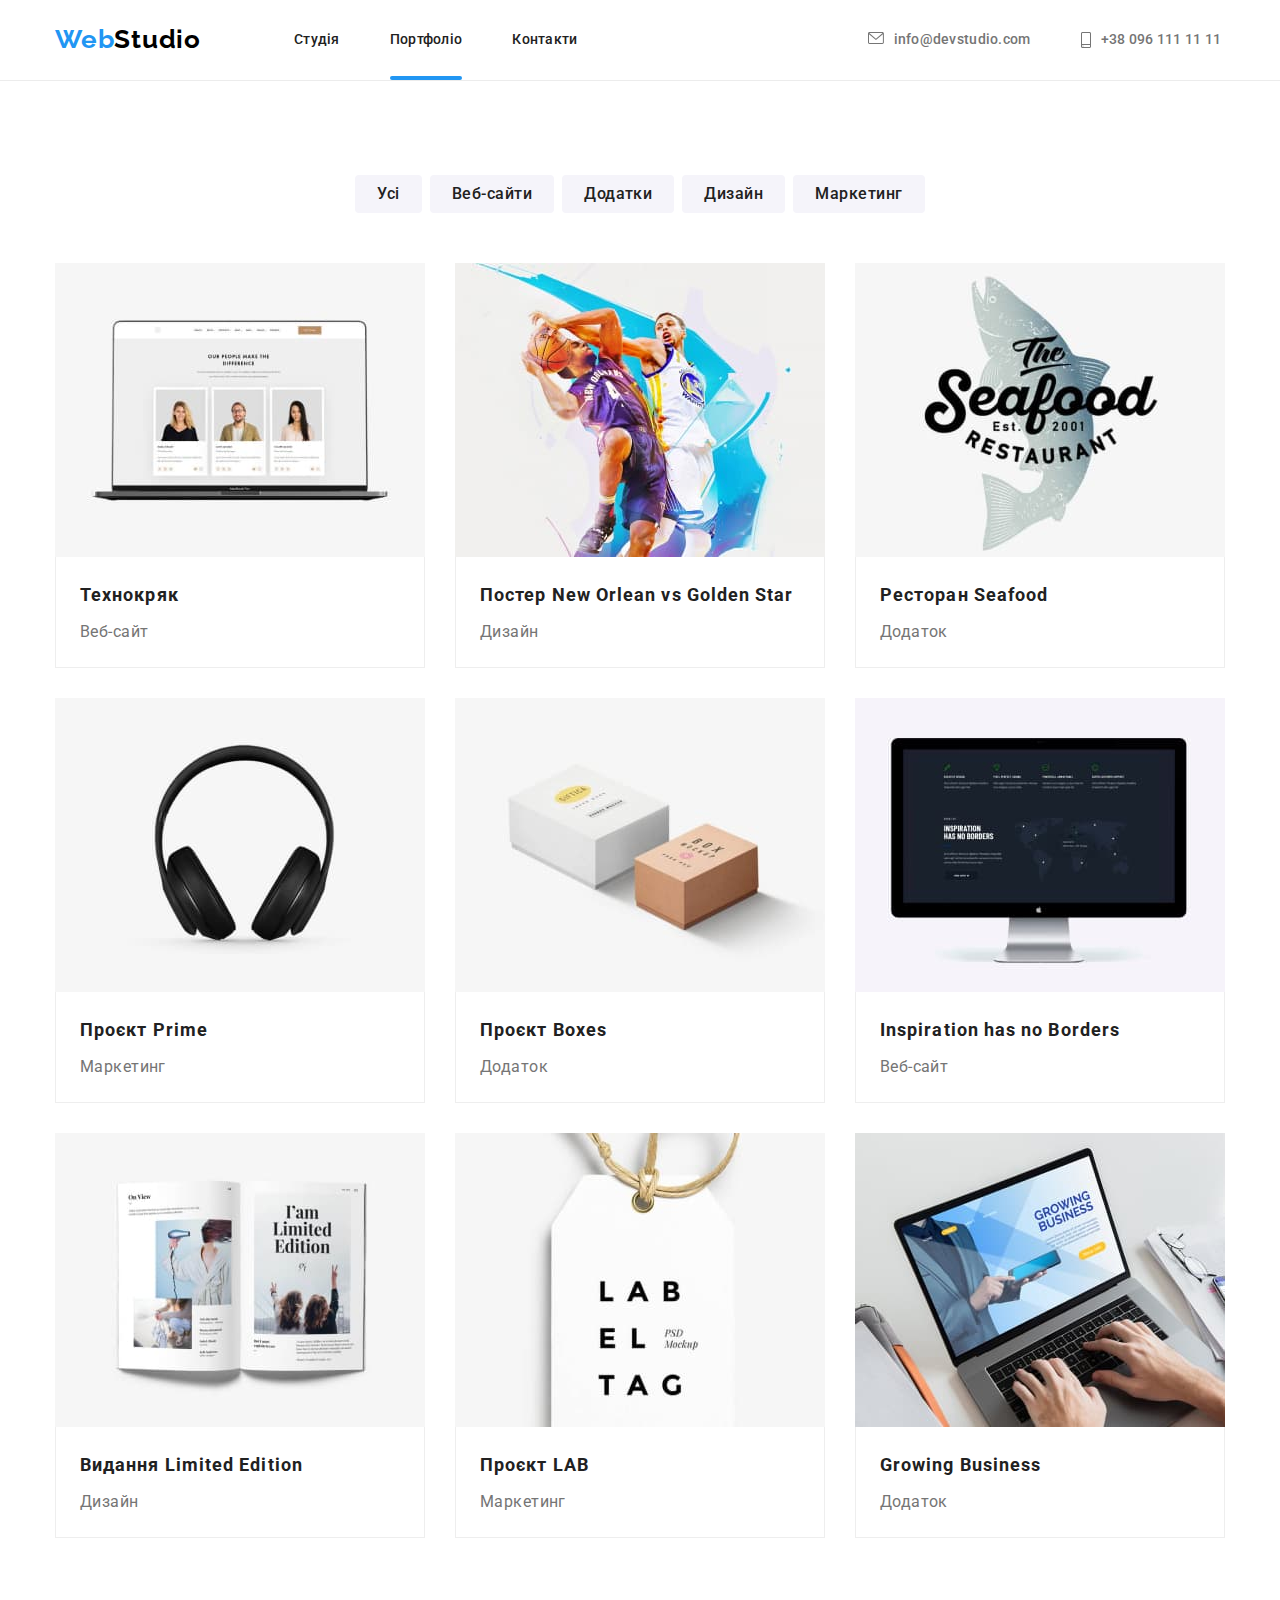
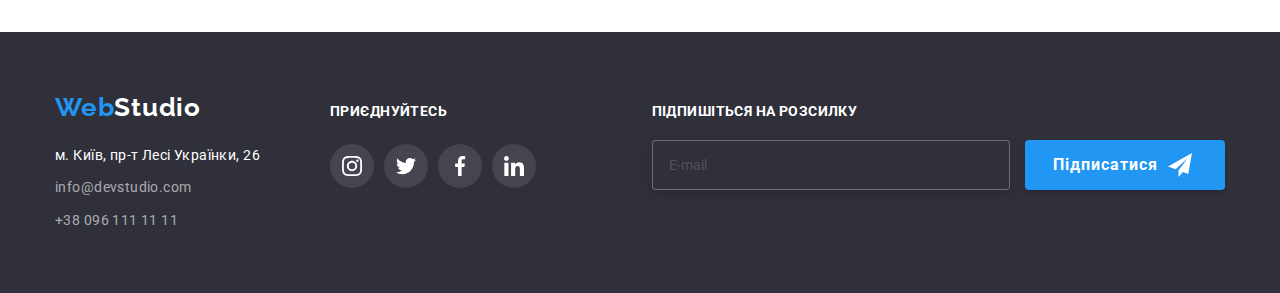
==== commit 3326e7f0: "corrects adaptive details" ====
--- a/portfolio.html
+++ b/portfolio.html
@@ -34,12 +34,12 @@
                 </button>
                 <nav class="header-nav">
                     <ul class="header-list">
-                        <li class="header-list__item"><a href="#"
-                                class="header-list__link header-list__link--current link">Студія</a></li>
+                        <li class="header-list__item"><a href="./index.html"
+                                class="header-list__link link">Студія</a></li>
                         <li class="header-list__item"><a href="#"
                                 class="header-list__link header-list__link--current link link">Портфоліо</a>
                         </li>
-                        <li class="header-list__item"><a href="./index.html" class="header-list__link link">Контакти</a></li>
+                        <li class="header-list__item"><a href="#" class="header-list__link link">Контакти</a></li>
                     </ul>
                 </nav>
                 <div class="contacts-social-wrap">
--- a/css/main.min.css
+++ b/css/main.min.css
@@ -1 +1 @@
-:root{--primary-text-color: #757575;--lurge-title-color: #FFFFFF;--title-text-color: #212121;--accent-color: #2196F3;--header-logo-color: #000000;--hero-footer-color: #2F303A;--section-color: #F5F4FA;--a-color: rgba(255, 255, 255, 0.6);--icon-color: #AFB1B8}h1,h2,h3,h4,h5,h6,ul,p{margin:0}ul{padding:0;list-style:none}body{background-color:var(--lurge-title-color);color:var(--primary-text-color);font-family:"Roboto",sans-serif;letter-spacing:.03em;font-size:14px;line-height:1.7}img{display:block}svg{padding:0;margin:0}.container{margin:0 auto;padding:0 15px}@media screen and (min-width: 480px){.container{width:480px}}@media screen and (min-width: 768px){.container{width:768px}}@media screen and (min-width: 1200px){.container{width:1200px}}.title{color:var(--title-text-color)}a{text-decoration:none;-webkit-transition:color 250ms cubic-bezier(0.4, 0, 0.2, 1);transition:color 250ms cubic-bezier(0.4, 0, 0.2, 1)}.link{color:var(--primary-text-color)}.link:hover,.link:focus{color:var(--accent-color)}.section{padding-top:60px;padding-bottom:60px}@media screen and (min-width: 1200px){.section{padding-top:94px;padding-bottom:94px}}.logo{display:block;color:#000;font-family:"Raleway",sans-serif;font-weight:700;font-size:26px;line-height:1.2;letter-spacing:.03em;text-decoration:none}.accent{color:var(--accent-color)}.section__title{font-weight:700;text-align:center;line-height:1.2;margin-bottom:30px;font-size:28px}@media screen and (min-width: 1200px){.section__title{font-size:36px;margin-bottom:50px}}.button{padding:0;cursor:pointer;margin:0 auto;display:block;-webkit-transition-property:background-color,-webkit-box-shadow;transition-property:background-color,-webkit-box-shadow;transition-property:background-color,box-shadow;transition-property:background-color,box-shadow,-webkit-box-shadow;-webkit-transition-duration:250ms,250ms;transition-duration:250ms,250ms;-webkit-transition-timing-function:cubic-bezier(0.4, 0, 0.2, 1),cubic-bezier(0.4, 0, 0.2, 1);transition-timing-function:cubic-bezier(0.4, 0, 0.2, 1),cubic-bezier(0.4, 0, 0.2, 1)}header{border-bottom:1px solid #ececec}@media screen and (max-width: 767px){header{width:480px;margin:0 auto}}.header-nav__logo{display:-webkit-box;display:-ms-flexbox;display:flex}@media screen and (max-width: 1199px){.header-nav__logo{font-size:24px;line-height:1.17;padding-top:16px;padding-bottom:16px;margin-right:276px}}@media screen and (min-width: 768px){.header-nav__logo{margin-right:87px;padding-top:26px;padding-bottom:26px}}@media screen and (min-width: 1200px){.header-nav__logo{margin-right:93px;padding-top:24px;padding-bottom:25px}}@media screen and (min-width: 768px){.header-list__link{display:-webkit-box;display:-ms-flexbox;display:flex;-webkit-box-align:center;-ms-flex-align:center;align-items:center;padding-top:32px;padding-bottom:32px}}.header-list__link--current{color:var(--accent-color)}@media screen and (min-width: 768px){.header-list__link--current{position:relative;display:block}.header-list__link--current::after{position:absolute;display:block;content:"";width:100%;height:4px;border-radius:2px;background-color:var(--accent-color);bottom:0}}.icon-contact{margin-right:10px;fill:currentColor}.icon-contact:hover,.icon-contact:focus{fill:currentColor}@media screen and (max-width: 767px){.icon-contact{display:none}}@media screen and (min-width: 768px){.header-nav{display:-webkit-box;display:-ms-flexbox;display:flex;-webkit-box-align:center;-ms-flex-align:center;align-items:center}}@media screen and (min-width: 768px){.header-nav{gap:50px;margin-right:90px}}@media screen and (min-width: 1200px){.header-nav{margin-right:290px}}.header-list{display:-webkit-box;display:-ms-flexbox;display:flex}@media screen and (max-width: 767px){.header-list{-webkit-box-orient:vertical;-webkit-box-direction:normal;-ms-flex-direction:column;flex-direction:column;gap:32px}}@media screen and (min-width: 768px){.header-list{gap:50px}}.contacts{display:-webkit-box;display:-ms-flexbox;display:flex}@media screen and (max-width: 767px){.contacts{-webkit-box-orient:vertical;-webkit-box-direction:normal;-ms-flex-direction:column;flex-direction:column;gap:32px;margin-bottom:64px}}@media screen and (max-width: 1199px){.contacts{-webkit-box-orient:vertical;-webkit-box-direction:normal;-ms-flex-direction:column;flex-direction:column;-webkit-box-pack:center;-ms-flex-pack:center;justify-content:center}}@media screen and (min-width: 1200px){.contacts{-webkit-box-align:center;-ms-flex-align:center;align-items:center;gap:50px}}.contact,.header-list__link{display:block;font-weight:500;font-size:12px;line-height:1.17;letter-spacing:.02em}@media screen and (max-width: 767px){.contact,.header-list__link{gap:32px}}@media screen and (min-width: 1200px){.contact,.header-list__link{font-size:14px;line-height:1.14}}@media screen and (min-width: 1200px){.contacts a{padding-top:32px;padding-bottom:32px}}@media screen and (max-width: 767px){.contact-tel{font-size:34px;line-height:1.18}}@media screen and (max-width: 1199px){.contact-tel{padding-bottom:21px}}@media screen and (max-width: 767px){.contact-mail{font-size:24px;line-height:1.17}}@media screen and (min-width: 768px){.contact-mail{margin-bottom:10px;padding-top:21px}}@media screen and (min-width: 1200px){.contact-mail{margin-bottom:0}}.header-list__link{color:var(--title-text-color)}@media screen and (max-width: 767px){.header-list__link{font-size:40px;line-height:1.18}}@media screen and (min-width: 768px){.header-social-list{display:none}}@media screen and (max-width: 767px){.logo-button-wrap{display:-webkit-box;display:-ms-flexbox;display:flex;-webkit-box-pack:justify;-ms-flex-pack:justify;justify-content:space-between;-webkit-box-align:center;-ms-flex-align:center;align-items:center}.menu-button{display:-webkit-inline-box;display:-ms-inline-flexbox;display:inline-flex;-webkit-box-align:center;-ms-flex-align:center;align-items:center;margin:0;padding:0;border:none;background-color:rgba(0,0,0,0)}.menu-button svg:focus,.menu-button svg:active{fill:var(--accent-color)}.menu-container{display:-webkit-box;display:-ms-flexbox;display:flex;-webkit-box-orient:vertical;-webkit-box-direction:normal;-ms-flex-direction:column;flex-direction:column;-webkit-box-pack:justify;-ms-flex-pack:justify;justify-content:space-between;position:fixed;top:0;left:0;width:100vw;height:100vh;padding:48px 40px;background-color:var(--lurge-title-color);z-index:999;-webkit-transform:translateX(100%);transform:translateX(100%);-webkit-transition:-webkit-transform 250ms cubic-bezier(0.4, 0, 0.2, 1);transition:-webkit-transform 250ms cubic-bezier(0.4, 0, 0.2, 1);transition:transform 250ms cubic-bezier(0.4, 0, 0.2, 1);transition:transform 250ms cubic-bezier(0.4, 0, 0.2, 1), -webkit-transform 250ms cubic-bezier(0.4, 0, 0.2, 1);opacity:0}.menu-container.is-open{opacity:1;-webkit-transform:translateX(0);transform:translateX(0)}.menu-container .menu-button{position:absolute;top:10px;right:15px}.mobile-menu{padding:0;margin:0}.header-social-list{display:-webkit-box;display:-ms-flexbox;display:flex;gap:10px;font-size:18px;line-height:1.22;letter-spacing:.02em}.header-social-link{padding-right:10px}.header-social-link:not(:last-child){border-right:1px solid rgba(33,33,33,.2)}}@media screen and (min-width: 768px){.menu-container{display:-webkit-box;display:-ms-flexbox;display:flex}.menu-wrap{display:-webkit-box;display:-ms-flexbox;display:flex}.menu-button{display:none}.menu-button svg:hover{fill:var(--accent-color)}}.contacts-social-wrap{height:80px}.hero{margin:auto;text-align:center;min-height:400px;background-position:center;background-repeat:no-repeat;background-size:cover;padding-top:118px;padding-bottom:118px}.hero-title{margin-bottom:30px;width:360px;height:84px;margin-left:auto;margin-right:auto;color:var(--lurge-title-color);font-weight:900;letter-spacing:.06em;text-transform:uppercase;font-size:26px;line-height:1.62}@media screen and (max-width: 767px){.hero{background:-webkit-gradient(linear, left top, left bottom, from(rgba(47, 48, 58, 0.4)), to(rgba(47, 48, 58, 0.4))),url(../images/background/bg-img-mob@1x.jpg);background:linear-gradient(rgba(47, 48, 58, 0.4), rgba(47, 48, 58, 0.4)),url(../images/background/bg-img-mob@1x.jpg);width:480px}}@media screen and (max-width: 767px)and (min-device-pixel-ratio: 2),screen and (max-width: 767px)and (min-rezolution: 192dpi),screen and (max-width: 767px)and (min-rezolution: 2dppx){.hero{background:-webkit-gradient(linear, left top, left bottom, from(rgba(47, 48, 58, 0.4)), to(rgba(47, 48, 58, 0.4))),url(../images/background/bg-img-mob@2x.jpg);background:linear-gradient(rgba(47, 48, 58, 0.4), rgba(47, 48, 58, 0.4)),url(../images/background/bg-img-mob@2x.jpg)}}@media screen and (min-width: 768px){.hero{background:-webkit-gradient(linear, left top, left bottom, from(rgba(47, 48, 58, 0.4)), to(rgba(47, 48, 58, 0.4))),url(../images/background/bg-img-tablet@1x.jpg);background:linear-gradient(rgba(47, 48, 58, 0.4), rgba(47, 48, 58, 0.4)),url(../images/background/bg-img-tablet@1x.jpg);max-width:768px}}@media screen and (min-width: 768px)and (min-device-pixel-ratio: 2),screen and (min-width: 768px)and (min-rezolution: 192dpi),screen and (min-width: 768px)and (min-rezolution: 2dppx){.hero{background:-webkit-gradient(linear, left top, left bottom, from(rgba(47, 48, 58, 0.4)), to(rgba(47, 48, 58, 0.4))),url(../images/background/bg-img-tablet@2x.jpg);background:linear-gradient(rgba(47, 48, 58, 0.4), rgba(47, 48, 58, 0.4)),url(../images/background/bg-img-tablet@2x.jpg)}}@media screen and (min-width: 1200px){.hero{background:-webkit-gradient(linear, left top, left bottom, from(rgba(47, 48, 58, 0.4)), to(rgba(47, 48, 58, 0.4))),url(../images/background/bg-img-desk@1x.jpg);background:linear-gradient(rgba(47, 48, 58, 0.4), rgba(47, 48, 58, 0.4)),url(../images/background/bg-img-desk@1x.jpg);max-width:1600px;min-height:600px;padding-top:200px;padding-bottom:200px}}@media screen and (min-width: 1200px)and (min-device-pixel-ratio: 2),screen and (min-width: 1200px)and (min-rezolution: 192dpi),screen and (min-width: 1200px)and (min-rezolution: 2dppx){.hero{background:-webkit-gradient(linear, left top, left bottom, from(rgba(47, 48, 58, 0.4)), to(rgba(47, 48, 58, 0.4))),url(../images/background/bg-img-desk@2x.jpg);background:linear-gradient(rgba(47, 48, 58, 0.4), rgba(47, 48, 58, 0.4)),url(../images/background/bg-img-desk@2x.jpg)}}@media screen and (min-width: 1200px){.hero-title{width:696px;height:120px;font-size:44px;line-height:1.36}}.hero-button{-webkit-box-shadow:0px 4px 4px rgba(0,0,0,.15);box-shadow:0px 4px 4px rgba(0,0,0,.15);border-radius:4px;border:none;padding:10px 24px;background-color:var(--accent-color);color:var(--lurge-title-color);font-family:inherit;font-weight:700;font-size:16px;line-height:1.9;letter-spacing:.06em}@media screen and (max-width: 767px){.hero-button:active,.hero-button:focus{background-color:#188ce8}}@media screen and (max-width: 1199px){.hero-button:hover,.hero-button:focus{background-color:#188ce8}}@media screen and (min-width: 1200px){.hero-button{padding-left:32px;padding-right:32px}}.backdrop{display:-webkit-box;display:-ms-flexbox;display:flex;-webkit-box-pack:center;-ms-flex-pack:center;justify-content:center;-webkit-box-align:center;-ms-flex-align:center;align-items:center;position:fixed;top:0;width:100%;height:100%;z-index:3;background-color:rgba(0,0,0,.1);-webkit-transition-property:background-color;transition-property:background-color;-webkit-transition-duration:250ms;transition-duration:250ms;-webkit-transition-timing-function:cubic-bezier(0.4, 0, 0.2, 1);transition-timing-function:cubic-bezier(0.4, 0, 0.2, 1)}.modal{padding:40px 41px;position:relative;width:450px;height:609px;background-color:#fff;-webkit-box-shadow:0px 1px 3px rgba(0,0,0,.12),0px 1px 1px rgba(0,0,0,.14),0px 2px 1px rgba(0,0,0,.2);box-shadow:0px 1px 3px rgba(0,0,0,.12),0px 1px 1px rgba(0,0,0,.14),0px 2px 1px rgba(0,0,0,.2);border-radius:4px;-webkit-transition-property:background-color,-webkit-box-shadow;transition-property:background-color,-webkit-box-shadow;transition-property:background-color,box-shadow;transition-property:background-color,box-shadow,-webkit-box-shadow;-webkit-transition-duration:250ms,250ms;transition-duration:250ms,250ms;-webkit-transition-timing-function:cubic-bezier(0.4, 0, 0.2, 1),cubic-bezier(0.4, 0, 0.2, 1);transition-timing-function:cubic-bezier(0.4, 0, 0.2, 1),cubic-bezier(0.4, 0, 0.2, 1)}@media screen and (min-width: 1200px){.modal{width:528px;height:581px}}.modal-close{display:-webkit-box;display:-ms-flexbox;display:flex;-webkit-box-pack:center;-ms-flex-pack:center;justify-content:center;-webkit-box-align:center;-ms-flex-align:center;align-items:center;position:absolute;top:8px;right:8px;cursor:pointer;background-color:var(--lurge-title-color);border:rgba(0,0,0,.1) 1px solid;border-radius:50%;width:30px;height:30px}.modal-close svg{fill:var(--header-logo-color);-webkit-transition-property:fill;transition-property:fill;-webkit-transition-duration:250ms;transition-duration:250ms;-webkit-transition-timing-function:cubic-bezier(0.4, 0, 0.2, 1);transition-timing-function:cubic-bezier(0.4, 0, 0.2, 1)}.modal-close:hover svg,.modal-close:focus svg{fill:var(--accent-color)}.is-hidden{visibility:hidden;opacity:0;pointer-events:none}@media screen and (max-height: 767px)and (orientation: landscape){.modal{overflow-y:auto;height:95%;max-height:581px;margin-top:5px;margin-bottom:5px}}.backdrop.is-hidden .modal{-webkit-transform:scale(3);transform:scale(3);-webkit-transition-property:-webkit-transform;transition-property:-webkit-transform;transition-property:transform;transition-property:transform, -webkit-transform;-webkit-transition-duration:250ms;transition-duration:250ms;-webkit-transition-timing-function:cubic-bezier(0.4, 0, 0.2, 1);transition-timing-function:cubic-bezier(0.4, 0, 0.2, 1)}.modal-title{margin-bottom:12px;font-weight:700;font-size:20px;line-height:1.15;letter-spacing:.03em;text-align:center;color:var(--title-text-color)}.modal-form{font-weight:400;font-size:12px;line-height:1.16;letter-spacing:.01em;color:var(--primary-text-color)}.form-wraper{margin-bottom:10px}.form-element{display:-webkit-box;display:-ms-flexbox;display:flex;-webkit-box-orient:vertical;-webkit-box-direction:normal;-ms-flex-direction:column;flex-direction:column;width:448px}.form-element:hover,.form-element:focus-within{fill:var(--accent-color)}.modal-form input{width:370px;height:40px;margin-top:4px;border:1px solid rgba(33,33,33,.2);border-radius:4px;outline:none;padding-left:42px;-webkit-transition-property:border;transition-property:border;-webkit-transition-duration:250ms;transition-duration:250ms;-webkit-transition-timing-function:cubic-bezier(0.4, 0, 0.2, 1);transition-timing-function:cubic-bezier(0.4, 0, 0.2, 1)}.modal-form input:hover,.modal-form input:focus{border:1px solid var(--accent-color);cursor:pointer}@media screen and (min-width: 1200px){.modal-form input{width:448px}}.input-wrapper{position:relative}.input-wrapper svg{position:absolute;top:50%;left:15px;translate:0 -50%;-webkit-transition-property:fill;transition-property:fill;-webkit-transition-duration:250ms;transition-duration:250ms;-webkit-transition-timing-function:cubic-bezier(0.4, 0, 0.2, 1);transition-timing-function:cubic-bezier(0.4, 0, 0.2, 1)}.form-feedback{display:-webkit-box;display:-ms-flexbox;display:flex;-webkit-box-orient:vertical;-webkit-box-direction:normal;-ms-flex-direction:column;flex-direction:column}.form-feedback textarea{padding:12px 16px;width:370px;height:120px;margin-top:4px;border:1px solid rgba(33,33,33,.2);border-radius:4px;cursor:pointer;resize:none;outline:none;-webkit-transition-duration:250ms;transition-duration:250ms;-webkit-transition-timing-function:cubic-bezier(0.4, 0, 0.2, 1);transition-timing-function:cubic-bezier(0.4, 0, 0.2, 1)}.form-feedback textarea:hover,.form-feedback textarea:focus{border:1px solid var(--accent-color)}@media screen and (min-width: 1200px){.form-feedback textarea{width:448px}}::-webkit-input-placeholder{color:rgba(117,117,117,.5)}::-moz-placeholder{color:rgba(117,117,117,.5)}:-ms-input-placeholder{color:rgba(117,117,117,.5)}::-ms-input-placeholder{color:rgba(117,117,117,.5)}::placeholder{color:rgba(117,117,117,.5)}.form-checkbox{display:-webkit-box;display:-ms-flexbox;display:flex;-webkit-box-pack:center;-ms-flex-pack:center;justify-content:center;font-size:12px;line-height:1.17;letter-spacing:.03em;text-align:center;margin-top:20px;margin-bottom:30px}.form-checkbox a{color:var(--accent-color);text-decoration:none;-webkit-text-decoration-line:underline;text-decoration-line:underline}@media screen and (min-width: 1200px){.form-checkbox{font-size:14px;line-height:1.71}}.checkbox-hidden{margin-top:0}.checkbox{display:-webkit-box;display:-ms-flexbox;display:flex;-webkit-box-pack:center;-ms-flex-pack:center;justify-content:center;border:2px solid var(--header-logo-color);width:16px;height:16px;border-radius:3px;margin-right:8px;cursor:pointer}.form-checkbox label{display:-webkit-box;display:-ms-flexbox;display:flex;-webkit-box-align:center;-ms-flex-align:center;align-items:center}.form-checkbox input:checked+label .checkbox{background-color:var(--accent-color);border:2px solid var(--accent-color)}.form-checkbox input:focus+label .checkbox{border:1px solid var(--accent-color)}.form-button{display:block;width:200px;height:50px;background-color:var(--accent-color);color:var(--lurge-title-color);font-weight:700;font-size:16px;line-height:1.88;letter-spacing:.06em;border:none;border-radius:4px;-webkit-box-shadow:0px 4px 4px rgba(0,0,0,.15);box-shadow:0px 4px 4px rgba(0,0,0,.15);padding:10px 53px;margin:0 auto;margin-top:30px;-webkit-transition-property:background-color;transition-property:background-color;-webkit-transition-duration:250ms;transition-duration:250ms;-webkit-transition-timing-function:cubic-bezier(0.4, 0, 0.2, 1);transition-timing-function:cubic-bezier(0.4, 0, 0.2, 1)}.form-button:hover,.form-button:focus{background-color:#188ce8;cursor:pointer}@media screen and (min-width: 768px){.preference__list{display:-webkit-box;display:-ms-flexbox;display:flex;-ms-flex-wrap:wrap;flex-wrap:wrap;gap:30px}}.preference__item{width:450px}@media screen and (max-width: 767px){.preference__item{margin-bottom:30px}}@media screen and (min-width: 768px){.preference__item{width:354px}}@media screen and (min-width: 1200px){.preference__item{width:270px}}.preference__wrapper{display:-webkit-box;display:-ms-flexbox;display:flex;width:100%;height:120px;background-color:var(--section-color);border-radius:4px;-webkit-box-align:center;-ms-flex-align:center;align-items:center;-webkit-box-pack:center;-ms-flex-pack:center;justify-content:center;margin-bottom:30px}.preference__title{display:block;font-weight:700;font-size:14px;line-height:1.1;letter-spacing:.03em;text-transform:uppercase;margin-bottom:10px}@media screen and (max-width: 767px){.preference__title{text-align:center}}.visually-hidden{position:absolute;white-space:nowrap;width:1px;height:1px;overflow:hidden;border:0;padding:0;clip:rect(0 0 0 0);-webkit-clip-path:inset(50%);clip-path:inset(50%);margin:-1px}.specifics.section{display:none}@media screen and (min-width: 1200px){.specifics.section{display:block}}.specifics{padding-top:0px}.specific-list{display:-webkit-box;display:-ms-flexbox;display:flex}.specific-list>li:not(:first-child){margin-left:30px}.specific-card{position:relative}.specific-overlay{position:absolute;bottom:0;width:100%;height:70px;background-color:rgba(47,48,58,.8);padding-top:27px;color:var(--lurge-title-color);font-style:normal;font-weight:700;line-height:1.1;text-align:center;text-transform:uppercase}.team{display:-webkit-box;display:-ms-flexbox;display:flex;gap:30px}@media screen and (max-width: 767px){.team{-webkit-box-orient:vertical;-webkit-box-direction:normal;-ms-flex-direction:column;flex-direction:column}}@media screen and (min-width: 768px){.team{-ms-flex-wrap:wrap;flex-wrap:wrap}}.team-card{background-color:var(--lurge-title-color);-webkit-box-shadow:0px 1px 3px rgba(0,0,0,.12),0px 1px 1px rgba(0,0,0,.14),0px 2px 1px rgba(0,0,0,.2);box-shadow:0px 1px 3px rgba(0,0,0,.12),0px 1px 1px rgba(0,0,0,.14),0px 2px 1px rgba(0,0,0,.2);border-radius:0px 0px 4px 4px}@media screen and (max-width: 767px){.team-card{width:450px}}.team-container{width:100%;padding-top:30px;padding-bottom:24px;text-align:center}@media screen and (min-width: 1200px){.team-container{padding-bottom:30px}}.section-team{background-color:var(--section-color);min-width:480px}.name,.desc{font-size:16px;line-height:1.2}.name{margin-bottom:10px;font-weight:500}.team-list{display:-webkit-box;display:-ms-flexbox;display:flex;gap:10px;-webkit-box-pack:center;-ms-flex-pack:center;justify-content:center;margin-top:16px}.team-list a{display:-webkit-box;display:-ms-flexbox;display:flex;-webkit-box-align:center;-ms-flex-align:center;align-items:center;-webkit-box-pack:center;-ms-flex-pack:center;justify-content:center;height:44px;width:44px;background-color:var(--lurge-title-color);border-radius:50%;-webkit-transition-property:background-color;transition-property:background-color;-webkit-transition-duration:250ms;transition-duration:250ms;-webkit-transition-timing-function:cubic-bezier(0.4, 0, 0.2, 1);transition-timing-function:cubic-bezier(0.4, 0, 0.2, 1)}@media screen and (max-width: 767px){.team-list a:active,.team-list a:focus{background:var(--accent-color)}}@media screen and (min-width: 768px){.team-list a:hover,.team-list a:focus{background:var(--accent-color)}}.section-team a:focus svg{fill:var(--lurge-title-color)}@media screen and (max-width: 767px){.section-team a:active svg{fill:var(--lurge-title-color)}}@media screen and (min-width: 768px){.section-team a:hover svg,.section-team a:focus svg{fill:var(--lurge-title-color)}}.team-list svg{width:20px;height:20px;fill:var(--icon-color);-webkit-transition-property:fill;transition-property:fill;-webkit-transition-duration:250ms;transition-duration:250ms;-webkit-transition-timing-function:cubic-bezier(0.4, 0, 0.2, 1);transition-timing-function:cubic-bezier(0.4, 0, 0.2, 1)}.customers{min-width:480px;margin:0 auto}.customers__list{display:-webkit-box;display:-ms-flexbox;display:flex;-ms-flex-wrap:wrap;flex-wrap:wrap;-webkit-box-pack:center;-ms-flex-pack:center;justify-content:center;gap:30px}@media screen and (max-width: 1199px){.customers__item{-ms-flex-preferred-size:calc((100% - 60px)/3);flex-basis:calc((100% - 60px)/3);width:226px}}@media screen and (max-width: 767px){.customers__item{-ms-flex-preferred-size:calc((100% - 30px)/2);flex-basis:calc((100% - 30px)/2);width:210px}}@media screen and (min-width: 1200px){.customers__item{-ms-flex-wrap:nowrap;flex-wrap:nowrap;width:170px}}.customers__link{display:-webkit-box;display:-ms-flexbox;display:flex;-webkit-box-pack:center;-ms-flex-pack:center;justify-content:center;-webkit-box-align:center;-ms-flex-align:center;align-items:center;border:1px solid var(--icon-color);border-radius:4px;height:92px;-webkit-transition-property:border;transition-property:border;-webkit-transition-duration:250ms;transition-duration:250ms;-webkit-transition-timing-function:cubic-bezier(0.4, 0, 0.2, 1);transition-timing-function:cubic-bezier(0.4, 0, 0.2, 1)}.customers__shape{fill:var(--icon-color);width:106px;height:60px;-webkit-transition-property:fill;transition-property:fill;-webkit-transition-duration:250ms;transition-duration:250ms;-webkit-transition-timing-function:cubic-bezier(0.4, 0, 0.2, 1);transition-timing-function:cubic-bezier(0.4, 0, 0.2, 1)}.customers__link:focus{border:1px solid var(--accent-color)}@media screen and (min-width: 768px){.customers__link:hover{border:1px solid var(--accent-color)}}.customers__link:focus svg{fill:var(--accent-color)}@media screen and (min-width: 768px){.customers__link:hover svg{fill:var(--accent-color)}}.filter{border-radius:4px;border:none;padding:6px 22px;background-color:var(--section-color);font-family:inherit;font-weight:500;font-size:16px;line-height:1.62;text-align:center;letter-spacing:.03em;-webkit-transition-property:color,background-color,-webkit-box-shadow;transition-property:color,background-color,-webkit-box-shadow;transition-property:color,background-color,box-shadow;transition-property:color,background-color,box-shadow,-webkit-box-shadow;-webkit-transition-duration:250ms,250ms,250ms;transition-duration:250ms,250ms,250ms;-webkit-transition-timing-function:cubic-bezier(0.4, 0, 0.2, 1),cubic-bezier(0.4, 0, 0.2, 1),cubic-bezier(0.4, 0, 0.2, 1);transition-timing-function:cubic-bezier(0.4, 0, 0.2, 1),cubic-bezier(0.4, 0, 0.2, 1),cubic-bezier(0.4, 0, 0.2, 1)}.filter:hover,.filter:focus{-webkit-box-shadow:0px 3px 1px rgba(0,0,0,.1),0px 1px 2px rgba(0,0,0,.08),0px 2px 2px rgba(0,0,0,.12);box-shadow:0px 3px 1px rgba(0,0,0,.1),0px 1px 2px rgba(0,0,0,.08),0px 2px 2px rgba(0,0,0,.12);color:var(--lurge-title-color);background-color:var(--accent-color)}.card-title{font-weight:700;font-size:18px;line-height:2;letter-spacing:.06em;margin-bottom:4px}.project-title{font-size:16px;line-height:1.88;color:var(--primary-text-color)}.filters{display:-webkit-box;display:-ms-flexbox;display:flex;-webkit-box-pack:center;-ms-flex-pack:center;justify-content:center;gap:8px;margin-bottom:50px}.card-container{padding:20px 24px;border-right:1px solid #eee;border-left:1px solid #eee;border-bottom:1px solid #eee}.project-cards{display:-webkit-box;display:-ms-flexbox;display:flex;-ms-flex-wrap:wrap;flex-wrap:wrap}.project-cards a{display:block;-webkit-transition-property:-webkit-box-shadow;transition-property:-webkit-box-shadow;transition-property:box-shadow;transition-property:box-shadow, -webkit-box-shadow;-webkit-transition-duration:250ms;transition-duration:250ms;-webkit-transition-timing-function:cubic-bezier(0.4, 0, 0.2, 1);transition-timing-function:cubic-bezier(0.4, 0, 0.2, 1)}.project-cards a:hover,.project-cards a:focus{-webkit-box-shadow:0px 1px 1px rgba(0,0,0,.12),0px 4px 4px rgba(0,0,0,.06),1px 4px 6px rgba(0,0,0,.16);box-shadow:0px 1px 1px rgba(0,0,0,.12),0px 4px 4px rgba(0,0,0,.06),1px 4px 6px rgba(0,0,0,.16)}.project-overlay{position:relative;overflow:hidden}.project-cards a:hover .paragraph,.project-cards a:focus .paragraph{-webkit-transform:translateY(0);transform:translateY(0)}.paragraph{top:0;left:0;position:absolute;height:100%;padding:63px 24px;opacity:0,9;margin:0 auto;font-size:18px;line-height:1.56;letter-spacing:.03em;color:var(--lurge-title-color);background-color:rgba(33,150,243,.9);-webkit-transform:translateY(100%);transform:translateY(100%);-webkit-transition-property:-webkit-transform;transition-property:-webkit-transform;transition-property:transform;transition-property:transform, -webkit-transform;-webkit-transition-duration:250ms;transition-duration:250ms;-webkit-transition-timing-function:cubic-bezier(0.4, 0, 0.2, 1);transition-timing-function:cubic-bezier(0.4, 0, 0.2, 1)}.project{width:calc((100% - 60px)/3);margin-right:30px;margin-bottom:30px}.project:nth-child(3n){margin-right:0}.project:nth-last-child(-n+3){margin-bottom:0}.footer{background-color:var(--hero-footer-color);padding-top:60px;padding-bottom:60px;min-width:480px}@media screen and (min-width: 1200px){.footer__wrapper{display:-webkit-box;display:-ms-flexbox;display:flex;-webkit-box-align:baseline;-ms-flex-align:baseline;align-items:baseline}}@media screen and (min-width: 768px){.address-join-wrapper{display:-webkit-box;display:-ms-flexbox;display:flex;-webkit-box-align:baseline;-ms-flex-align:baseline;align-items:baseline;-ms-flex-pack:distribute;justify-content:space-around}}.footer .logo{margin-bottom:20px;color:var(--lurge-title-color)}@media screen and (max-width: 1199px){.address-wrapper{display:-webkit-box;display:-ms-flexbox;display:flex;-webkit-box-orient:vertical;-webkit-box-direction:normal;-ms-flex-direction:column;flex-direction:column;text-align:center}}.address__item{display:block;font-style:normal;color:var(--a-color)}.address li:not(:last-child){margin-bottom:9px}.address__item--color{color:var(--lurge-title-color)}@media screen and (max-width: 1199px){.address__item--tel{margin-bottom:60px}}@media screen and (max-width: 767px){.footer-join{margin-bottom:60px}}@media screen and (max-width: 1199px){.footer-join{display:-webkit-box;display:-ms-flexbox;display:flex;-webkit-box-orient:vertical;-webkit-box-direction:normal;-ms-flex-direction:column;flex-direction:column;text-align:center}}@media screen and (min-width: 1200px){.footer-join{margin-left:70px}}.footer-title{font-weight:700;font-size:14px;line-height:1.14;text-transform:uppercase;color:var(--lurge-title-color)}.footer-join-list{display:-webkit-box;display:-ms-flexbox;display:flex;gap:10px;margin-top:20px}@media screen and (max-width: 1199px){.footer-join-list{-webkit-box-pack:center;-ms-flex-pack:center;justify-content:center}}.footer-join-list a{display:-webkit-box;display:-ms-flexbox;display:flex;-webkit-box-align:center;-ms-flex-align:center;align-items:center;-webkit-box-pack:center;-ms-flex-pack:center;justify-content:center;height:44px;width:44px;background-color:rgba(255,255,255,.1);border-radius:50%;-webkit-transition-property:background-color;transition-property:background-color;-webkit-transition-duration:250ms;transition-duration:250ms;-webkit-transition-timing-function:cubic-bezier(0.4, 0, 0.2, 1);transition-timing-function:cubic-bezier(0.4, 0, 0.2, 1)}.footer-join-list a:active{background:var(--accent-color)}@media screen and (min-width: 768px){.footer-join-list a:hover{background:var(--accent-color)}}.footer-join-list a:focus{fill:var(--lurge-title-color);background:var(--accent-color);border-radius:50%}.footer-join-list svg{fill:var(--lurge-title-color);width:20px;height:20px}@media screen and (max-width: 1199px){.footer-form{text-align:center}}@media screen and (min-width: 1200px){.footer-form{margin-left:auto}}.form-title{display:block;margin-bottom:20px}.footer-form-label::-webkit-input-placeholder{font-size:16px;line-height:1.25;letter-spacing:.03em;color:rgba(255,255,255,.6)}.footer-form-label::-moz-placeholder{font-size:16px;line-height:1.25;letter-spacing:.03em;color:rgba(255,255,255,.6)}.footer-form-label:-ms-input-placeholder{font-size:16px;line-height:1.25;letter-spacing:.03em;color:rgba(255,255,255,.6)}.footer-form-label::-ms-input-placeholder{font-size:16px;line-height:1.25;letter-spacing:.03em;color:rgba(255,255,255,.6)}.footer-form-label::placeholder{font-size:16px;line-height:1.25;letter-spacing:.03em;color:rgba(255,255,255,.6)}.footer-form input{width:450px;height:50px;padding-top:15px;padding-bottom:15px;padding-left:16px;background-color:var(--hero-footer-color);border:1px solid rgba(255,255,255,.3);-webkit-filter:drop-shadow(0px 4px 4px rgba(0, 0, 0, 0.15));filter:drop-shadow(0px 4px 4px rgba(0, 0, 0, 0.15));border-radius:4px;outline:none}@media screen and (min-width: 1200px){.footer-form input{width:358px}}.footer-form-button{display:-webkit-box;display:-ms-flexbox;display:flex;-webkit-box-align:center;-ms-flex-align:center;align-items:center;text-align:center;font-weight:700;font-size:16px;line-height:1.87;letter-spacing:.06em;color:var(--lurge-title-color);width:200px;height:50px;background-color:var(--accent-color);-webkit-box-shadow:0px 4px 4px rgba(0,0,0,.15);box-shadow:0px 4px 4px rgba(0,0,0,.15);border-radius:4px;border:none;cursor:pointer;padding:10px 28px;-webkit-transition-property:background-color;transition-property:background-color;-webkit-transition-duration:250ms;transition-duration:250ms;-webkit-transition-timing-function:cubic-bezier(0.4, 0, 0.2, 1);transition-timing-function:cubic-bezier(0.4, 0, 0.2, 1)}@media screen and (max-width: 1199px){.footer-form-button{margin:0 auto;margin-top:20px}}@media screen and (min-width: 1200px){.footer-form-button{margin-left:12px;display:-webkit-inline-box;display:-ms-inline-flexbox;display:inline-flex}}.footer-form-button:hover,.footer-form-button:focus{background-color:#188ce8}.footer-form-icon{margin-left:10px}/*# sourceMappingURL=main.min.css.map */+:root{--primary-text-color: #757575;--lurge-title-color: #FFFFFF;--title-text-color: #212121;--accent-color: #2196F3;--header-logo-color: #000000;--hero-footer-color: #2F303A;--section-color: #F5F4FA;--a-color: rgba(255, 255, 255, 0.6);--icon-color: #AFB1B8}h1,h2,h3,h4,h5,h6,ul,p{margin:0}ul{padding:0;list-style:none}body{background-color:var(--lurge-title-color);color:var(--primary-text-color);font-family:"Roboto",sans-serif;letter-spacing:.03em;font-size:14px;line-height:1.7}img{display:block}svg{padding:0;margin:0}.container{margin:0 auto;padding:0 15px}@media(max-width: 467px){.container{width:100%}}@media screen and (min-width: 480px){.container{width:480px}}@media screen and (min-width: 768px){.container{width:768px}}@media screen and (min-width: 1200px){.container{width:1200px}}.title{color:var(--title-text-color)}a{text-decoration:none;-webkit-transition:color 250ms cubic-bezier(0.4, 0, 0.2, 1);transition:color 250ms cubic-bezier(0.4, 0, 0.2, 1)}.link{color:var(--primary-text-color)}.link:hover,.link:focus{color:var(--accent-color)}.section{padding-top:60px;padding-bottom:60px}@media screen and (min-width: 1200px){.section{padding-top:94px;padding-bottom:94px}}.logo{display:block;color:#000;font-family:"Raleway",sans-serif;font-weight:700;font-size:26px;line-height:1.2;letter-spacing:.03em;text-decoration:none}.accent{color:var(--accent-color)}.section__title{font-weight:700;text-align:center;line-height:1.2;margin-bottom:30px;font-size:28px}@media screen and (min-width: 1200px){.section__title{font-size:36px;margin-bottom:50px}}.button{padding:0;cursor:pointer;margin:0 auto;display:block;-webkit-transition-property:background-color,-webkit-box-shadow;transition-property:background-color,-webkit-box-shadow;transition-property:background-color,box-shadow;transition-property:background-color,box-shadow,-webkit-box-shadow;-webkit-transition-duration:250ms,250ms;transition-duration:250ms,250ms;-webkit-transition-timing-function:cubic-bezier(0.4, 0, 0.2, 1),cubic-bezier(0.4, 0, 0.2, 1);transition-timing-function:cubic-bezier(0.4, 0, 0.2, 1),cubic-bezier(0.4, 0, 0.2, 1)}header{border-bottom:1px solid #ececec}@media(max-width: 467px){header{width:100%}}@media screen and (max-width: 767px){header{width:480px;margin:0 auto}}.header-nav__logo{display:-webkit-box;display:-ms-flexbox;display:flex}@media screen and (max-width: 1199px){.header-nav__logo{font-size:24px;line-height:1.17;padding-top:16px;padding-bottom:16px;margin-right:276px}}@media screen and (min-width: 768px){.header-nav__logo{margin-right:87px;padding-top:26px;padding-bottom:26px}}@media screen and (min-width: 1200px){.header-nav__logo{margin-right:93px;padding-top:24px;padding-bottom:25px}}@media screen and (min-width: 768px){.header-list__link{display:-webkit-box;display:-ms-flexbox;display:flex;-webkit-box-align:center;-ms-flex-align:center;align-items:center;padding-top:32px;padding-bottom:32px}}.header-list__link--current{color:var(--accent-color)}@media screen and (min-width: 768px){.header-list__link--current{position:relative;display:block}.header-list__link--current::after{position:absolute;display:block;content:"";width:100%;height:4px;border-radius:2px;background-color:var(--accent-color);bottom:0}}.icon-contact{margin-right:10px;fill:currentColor}.icon-contact:hover,.icon-contact:focus{fill:currentColor}@media screen and (max-width: 767px){.icon-contact{display:none}}@media screen and (min-width: 768px){.header-nav{display:-webkit-box;display:-ms-flexbox;display:flex;-webkit-box-align:center;-ms-flex-align:center;align-items:center}}@media screen and (min-width: 768px){.header-nav{gap:50px;margin-right:90px}}@media screen and (min-width: 1200px){.header-nav{margin-right:290px}}.header-list{display:-webkit-box;display:-ms-flexbox;display:flex}@media screen and (max-width: 767px){.header-list{-webkit-box-orient:vertical;-webkit-box-direction:normal;-ms-flex-direction:column;flex-direction:column;gap:32px}}@media screen and (min-width: 768px){.header-list{gap:50px}}.contacts{display:-webkit-box;display:-ms-flexbox;display:flex}@media screen and (max-width: 767px){.contacts{-webkit-box-orient:vertical;-webkit-box-direction:normal;-ms-flex-direction:column;flex-direction:column;gap:32px;margin-bottom:64px}}@media screen and (max-width: 1199px){.contacts{-webkit-box-orient:vertical;-webkit-box-direction:normal;-ms-flex-direction:column;flex-direction:column;-webkit-box-pack:center;-ms-flex-pack:center;justify-content:center}}@media screen and (min-width: 1200px){.contacts{-webkit-box-align:center;-ms-flex-align:center;align-items:center;gap:50px}}.contact,.header-list__link{display:block;font-weight:500;font-size:12px;line-height:1.17;letter-spacing:.02em}@media screen and (max-width: 767px){.contact,.header-list__link{gap:32px}}@media screen and (min-width: 1200px){.contact,.header-list__link{font-size:14px;line-height:1.14}}@media screen and (min-width: 768px){.contacts a{display:-webkit-box;display:-ms-flexbox;display:flex;-webkit-box-pack:center;-ms-flex-pack:center;justify-content:center}}@media screen and (min-width: 1200px){.contacts a{padding-top:32px;padding-bottom:32px}}@media screen and (max-width: 767px){.contact-tel{font-size:34px;line-height:1.18}}@media screen and (max-width: 1199px){.contact-tel{padding-bottom:21px}}@media screen and (max-width: 767px){.contact-mail{font-size:24px;line-height:1.17}}@media screen and (min-width: 768px){.contact-mail{margin-bottom:10px;padding-top:21px}}@media screen and (min-width: 1200px){.contact-mail{margin-bottom:0}}.header-list__link{color:var(--title-text-color)}@media screen and (max-width: 767px){.header-list__link{font-size:40px;line-height:1.18}}@media screen and (min-width: 768px){.header-social-list{display:none}}@media screen and (max-width: 767px){.logo-button-wrap{display:-webkit-box;display:-ms-flexbox;display:flex;-webkit-box-pack:justify;-ms-flex-pack:justify;justify-content:space-between;-webkit-box-align:center;-ms-flex-align:center;align-items:center}.menu-button{display:-webkit-inline-box;display:-ms-inline-flexbox;display:inline-flex;-webkit-box-align:center;-ms-flex-align:center;align-items:center;margin:0;padding:0;border:none;background-color:rgba(0,0,0,0)}.menu-button svg:focus,.menu-button svg:active{fill:var(--accent-color)}.menu-container{display:-webkit-box;display:-ms-flexbox;display:flex;-webkit-box-orient:vertical;-webkit-box-direction:normal;-ms-flex-direction:column;flex-direction:column;-webkit-box-pack:justify;-ms-flex-pack:justify;justify-content:space-between;position:fixed;top:0;left:0;width:100vw;height:100vh;padding:48px 40px;background-color:var(--lurge-title-color);z-index:999;-webkit-transform:translateX(100%);transform:translateX(100%);-webkit-transition:-webkit-transform 250ms cubic-bezier(0.4, 0, 0.2, 1);transition:-webkit-transform 250ms cubic-bezier(0.4, 0, 0.2, 1);transition:transform 250ms cubic-bezier(0.4, 0, 0.2, 1);transition:transform 250ms cubic-bezier(0.4, 0, 0.2, 1), -webkit-transform 250ms cubic-bezier(0.4, 0, 0.2, 1);opacity:0}}@media screen and (max-width: 767px)and (max-width: 467px){.menu-container{width:100%;height:100%}}@media screen and (max-width: 767px){.menu-container.is-open{opacity:1;-webkit-transform:translateX(0);transform:translateX(0)}}@media screen and (max-width: 767px){.menu-container .menu-button{position:absolute;top:10px;right:15px}}@media screen and (max-width: 767px){.mobile-menu{padding:0;margin:0}}@media screen and (max-width: 767px){.header-social-list{display:-webkit-box;display:-ms-flexbox;display:flex;gap:10px;font-size:18px;line-height:1.22;letter-spacing:.02em}}@media screen and (max-width: 767px){.header-social-link{padding-right:10px}}@media screen and (max-width: 767px){.header-social-link:not(:last-child){border-right:1px solid rgba(33,33,33,.2)}}@media screen and (min-width: 768px){.menu-container{display:-webkit-box;display:-ms-flexbox;display:flex}.menu-wrap{display:-webkit-box;display:-ms-flexbox;display:flex}.menu-button{display:none}.menu-button svg:hover{fill:var(--accent-color)}}.contacts-social-wrap{height:80px}@media screen and (max-width: 767px){.header-nav{margin-bottom:306px}}.hero{margin:auto;text-align:center;min-height:400px;background-position:center;background-repeat:no-repeat;background-size:cover;padding-top:118px;padding-bottom:118px}@media(max-width: 467px){.hero{width:100%}}.hero-title{margin-bottom:30px;width:360px;height:84px;margin-left:auto;margin-right:auto;color:var(--lurge-title-color);font-weight:900;letter-spacing:.06em;text-transform:uppercase;font-size:26px;line-height:1.62}@media screen and (max-width: 767px){.hero{background:-webkit-gradient(linear, left top, left bottom, from(rgba(47, 48, 58, 0.4)), to(rgba(47, 48, 58, 0.4))),url(../images/background/bg-img-mob@1x.jpg);background:linear-gradient(rgba(47, 48, 58, 0.4), rgba(47, 48, 58, 0.4)),url(../images/background/bg-img-mob@1x.jpg);width:480px}}@media screen and (max-width: 767px)and (min-device-pixel-ratio: 2),screen and (max-width: 767px)and (min-rezolution: 192dpi),screen and (max-width: 767px)and (min-rezolution: 2dppx){.hero{background:-webkit-gradient(linear, left top, left bottom, from(rgba(47, 48, 58, 0.4)), to(rgba(47, 48, 58, 0.4))),url(../images/background/bg-img-mob@2x.jpg);background:linear-gradient(rgba(47, 48, 58, 0.4), rgba(47, 48, 58, 0.4)),url(../images/background/bg-img-mob@2x.jpg)}}@media screen and (min-width: 768px){.hero{background:-webkit-gradient(linear, left top, left bottom, from(rgba(47, 48, 58, 0.4)), to(rgba(47, 48, 58, 0.4))),url(../images/background/bg-img-tablet@1x.jpg);background:linear-gradient(rgba(47, 48, 58, 0.4), rgba(47, 48, 58, 0.4)),url(../images/background/bg-img-tablet@1x.jpg);max-width:768px}}@media screen and (min-width: 768px)and (min-device-pixel-ratio: 2),screen and (min-width: 768px)and (min-rezolution: 192dpi),screen and (min-width: 768px)and (min-rezolution: 2dppx){.hero{background:-webkit-gradient(linear, left top, left bottom, from(rgba(47, 48, 58, 0.4)), to(rgba(47, 48, 58, 0.4))),url(../images/background/bg-img-tablet@2x.jpg);background:linear-gradient(rgba(47, 48, 58, 0.4), rgba(47, 48, 58, 0.4)),url(../images/background/bg-img-tablet@2x.jpg)}}@media screen and (min-width: 1200px){.hero{background:-webkit-gradient(linear, left top, left bottom, from(rgba(47, 48, 58, 0.4)), to(rgba(47, 48, 58, 0.4))),url(../images/background/bg-img-desk@1x.jpg);background:linear-gradient(rgba(47, 48, 58, 0.4), rgba(47, 48, 58, 0.4)),url(../images/background/bg-img-desk@1x.jpg);max-width:1600px;min-height:600px;padding-top:200px;padding-bottom:200px}}@media screen and (min-width: 1200px)and (min-device-pixel-ratio: 2),screen and (min-width: 1200px)and (min-rezolution: 192dpi),screen and (min-width: 1200px)and (min-rezolution: 2dppx){.hero{background:-webkit-gradient(linear, left top, left bottom, from(rgba(47, 48, 58, 0.4)), to(rgba(47, 48, 58, 0.4))),url(../images/background/bg-img-desk@2x.jpg);background:linear-gradient(rgba(47, 48, 58, 0.4), rgba(47, 48, 58, 0.4)),url(../images/background/bg-img-desk@2x.jpg)}}@media screen and (min-width: 1200px){.hero-title{width:696px;height:120px;font-size:44px;line-height:1.36}}.hero-button{-webkit-box-shadow:0px 4px 4px rgba(0,0,0,.15);box-shadow:0px 4px 4px rgba(0,0,0,.15);border-radius:4px;border:none;padding:10px 24px;background-color:var(--accent-color);color:var(--lurge-title-color);font-family:inherit;font-weight:700;font-size:16px;line-height:1.9;letter-spacing:.06em}@media screen and (max-width: 767px){.hero-button:active,.hero-button:focus{background-color:#188ce8}}@media screen and (max-width: 1199px){.hero-button:hover,.hero-button:focus{background-color:#188ce8}}@media screen and (min-width: 1200px){.hero-button{padding-left:32px;padding-right:32px}}.backdrop{display:-webkit-box;display:-ms-flexbox;display:flex;-webkit-box-pack:center;-ms-flex-pack:center;justify-content:center;-webkit-box-align:center;-ms-flex-align:center;align-items:center;position:fixed;top:0;width:100%;height:100%;z-index:3;background-color:rgba(0,0,0,.1);-webkit-transition-property:background-color;transition-property:background-color;-webkit-transition-duration:250ms;transition-duration:250ms;-webkit-transition-timing-function:cubic-bezier(0.4, 0, 0.2, 1);transition-timing-function:cubic-bezier(0.4, 0, 0.2, 1)}.modal{padding:40px 41px;position:relative;width:450px;height:609px;background-color:#fff;-webkit-box-shadow:0px 1px 3px rgba(0,0,0,.12),0px 1px 1px rgba(0,0,0,.14),0px 2px 1px rgba(0,0,0,.2);box-shadow:0px 1px 3px rgba(0,0,0,.12),0px 1px 1px rgba(0,0,0,.14),0px 2px 1px rgba(0,0,0,.2);border-radius:4px;-webkit-transition-property:background-color,-webkit-box-shadow;transition-property:background-color,-webkit-box-shadow;transition-property:background-color,box-shadow;transition-property:background-color,box-shadow,-webkit-box-shadow;-webkit-transition-duration:250ms,250ms;transition-duration:250ms,250ms;-webkit-transition-timing-function:cubic-bezier(0.4, 0, 0.2, 1),cubic-bezier(0.4, 0, 0.2, 1);transition-timing-function:cubic-bezier(0.4, 0, 0.2, 1),cubic-bezier(0.4, 0, 0.2, 1)}@media screen and (min-width: 1200px){.modal{width:528px;height:581px}}.modal-close{display:-webkit-box;display:-ms-flexbox;display:flex;-webkit-box-pack:center;-ms-flex-pack:center;justify-content:center;-webkit-box-align:center;-ms-flex-align:center;align-items:center;position:absolute;top:8px;right:8px;cursor:pointer;background-color:var(--lurge-title-color);border:rgba(0,0,0,.1) 1px solid;border-radius:50%;width:30px;height:30px}.modal-close svg{fill:var(--header-logo-color);-webkit-transition-property:fill;transition-property:fill;-webkit-transition-duration:250ms;transition-duration:250ms;-webkit-transition-timing-function:cubic-bezier(0.4, 0, 0.2, 1);transition-timing-function:cubic-bezier(0.4, 0, 0.2, 1)}.modal-close:hover svg,.modal-close:focus svg{fill:var(--accent-color)}.is-hidden{visibility:hidden;opacity:0;pointer-events:none}@media screen and (max-height: 767px)and (orientation: landscape){.modal{overflow-y:auto;height:95%;max-height:581px;margin-top:5px;margin-bottom:5px}}.backdrop.is-hidden .modal{-webkit-transform:scale(3);transform:scale(3);-webkit-transition-property:-webkit-transform;transition-property:-webkit-transform;transition-property:transform;transition-property:transform, -webkit-transform;-webkit-transition-duration:250ms;transition-duration:250ms;-webkit-transition-timing-function:cubic-bezier(0.4, 0, 0.2, 1);transition-timing-function:cubic-bezier(0.4, 0, 0.2, 1)}.modal-title{margin-bottom:12px;font-weight:700;font-size:20px;line-height:1.15;letter-spacing:.03em;text-align:center;color:var(--title-text-color)}.modal-form{font-weight:400;font-size:12px;line-height:1.16;letter-spacing:.01em;color:var(--primary-text-color)}.form-wraper{margin-bottom:10px}.form-element{display:-webkit-box;display:-ms-flexbox;display:flex;-webkit-box-orient:vertical;-webkit-box-direction:normal;-ms-flex-direction:column;flex-direction:column;width:448px}.form-element:hover,.form-element:focus-within{fill:var(--accent-color)}.modal-form input{width:370px;height:40px;margin-top:4px;border:1px solid rgba(33,33,33,.2);border-radius:4px;outline:none;padding-left:42px;-webkit-transition-property:border;transition-property:border;-webkit-transition-duration:250ms;transition-duration:250ms;-webkit-transition-timing-function:cubic-bezier(0.4, 0, 0.2, 1);transition-timing-function:cubic-bezier(0.4, 0, 0.2, 1)}.modal-form input:hover,.modal-form input:focus{border:1px solid var(--accent-color);cursor:pointer}@media screen and (min-width: 1200px){.modal-form input{width:448px}}.input-wrapper{position:relative}.input-wrapper svg{position:absolute;top:50%;left:15px;translate:0 -50%;-webkit-transition-property:fill;transition-property:fill;-webkit-transition-duration:250ms;transition-duration:250ms;-webkit-transition-timing-function:cubic-bezier(0.4, 0, 0.2, 1);transition-timing-function:cubic-bezier(0.4, 0, 0.2, 1)}.form-feedback{display:-webkit-box;display:-ms-flexbox;display:flex;-webkit-box-orient:vertical;-webkit-box-direction:normal;-ms-flex-direction:column;flex-direction:column}.form-feedback textarea{padding:12px 16px;width:370px;height:120px;margin-top:4px;border:1px solid rgba(33,33,33,.2);border-radius:4px;cursor:pointer;resize:none;outline:none;-webkit-transition-duration:250ms;transition-duration:250ms;-webkit-transition-timing-function:cubic-bezier(0.4, 0, 0.2, 1);transition-timing-function:cubic-bezier(0.4, 0, 0.2, 1)}.form-feedback textarea:hover,.form-feedback textarea:focus{border:1px solid var(--accent-color)}@media screen and (min-width: 1200px){.form-feedback textarea{width:448px}}::-webkit-input-placeholder{color:rgba(117,117,117,.5)}::-moz-placeholder{color:rgba(117,117,117,.5)}:-ms-input-placeholder{color:rgba(117,117,117,.5)}::-ms-input-placeholder{color:rgba(117,117,117,.5)}::placeholder{color:rgba(117,117,117,.5)}.form-checkbox{display:-webkit-box;display:-ms-flexbox;display:flex;-webkit-box-pack:center;-ms-flex-pack:center;justify-content:center;font-size:12px;line-height:1.17;letter-spacing:.03em;text-align:center;margin-top:20px;margin-bottom:30px}.form-checkbox a{color:var(--accent-color);text-decoration:none;-webkit-text-decoration-line:underline;text-decoration-line:underline}@media screen and (min-width: 1200px){.form-checkbox{font-size:14px;line-height:1.71}}.checkbox-hidden{margin-top:0}.checkbox{display:-webkit-box;display:-ms-flexbox;display:flex;-webkit-box-pack:center;-ms-flex-pack:center;justify-content:center;border:2px solid var(--header-logo-color);width:16px;height:16px;border-radius:3px;margin-right:8px;cursor:pointer}.form-checkbox label{display:-webkit-box;display:-ms-flexbox;display:flex;-webkit-box-align:center;-ms-flex-align:center;align-items:center}.form-checkbox input:checked+label .checkbox{background-color:var(--accent-color);border:2px solid var(--accent-color)}.form-checkbox input:focus+label .checkbox{border:1px solid var(--accent-color)}.form-button{display:block;width:200px;height:50px;background-color:var(--accent-color);color:var(--lurge-title-color);font-weight:700;font-size:16px;line-height:1.88;letter-spacing:.06em;border:none;border-radius:4px;-webkit-box-shadow:0px 4px 4px rgba(0,0,0,.15);box-shadow:0px 4px 4px rgba(0,0,0,.15);padding:10px 53px;margin:0 auto;margin-top:30px;-webkit-transition-property:background-color;transition-property:background-color;-webkit-transition-duration:250ms;transition-duration:250ms;-webkit-transition-timing-function:cubic-bezier(0.4, 0, 0.2, 1);transition-timing-function:cubic-bezier(0.4, 0, 0.2, 1)}.form-button:hover,.form-button:focus{background-color:#188ce8;cursor:pointer}@media screen and (min-width: 768px){.preference__list{display:-webkit-box;display:-ms-flexbox;display:flex;-ms-flex-wrap:wrap;flex-wrap:wrap;gap:30px}}.preference__item{width:450px}@media screen and (max-width: 767px){.preference__item{margin-bottom:30px}}@media screen and (min-width: 768px){.preference__item{width:354px}}@media screen and (min-width: 1200px){.preference__item{width:270px}}.preference__wrapper{display:-webkit-box;display:-ms-flexbox;display:flex;width:100%;height:120px;background-color:var(--section-color);border-radius:4px;-webkit-box-align:center;-ms-flex-align:center;align-items:center;-webkit-box-pack:center;-ms-flex-pack:center;justify-content:center;margin-bottom:30px}.preference__title{display:block;font-weight:700;font-size:14px;line-height:1.1;letter-spacing:.03em;text-transform:uppercase;margin-bottom:10px}@media screen and (max-width: 767px){.preference__title{text-align:center}}.visually-hidden{position:absolute;white-space:nowrap;width:1px;height:1px;overflow:hidden;border:0;padding:0;clip:rect(0 0 0 0);-webkit-clip-path:inset(50%);clip-path:inset(50%);margin:-1px}.specifics.section{display:none}@media screen and (min-width: 1200px){.specifics.section{display:block}}.specifics{padding-top:0px}.specific-list{display:-webkit-box;display:-ms-flexbox;display:flex}.specific-list>li:not(:first-child){margin-left:30px}.specific-card{position:relative}.specific-overlay{position:absolute;bottom:0;width:100%;height:70px;background-color:rgba(47,48,58,.8);padding-top:27px;color:var(--lurge-title-color);font-style:normal;font-weight:700;line-height:1.1;text-align:center;text-transform:uppercase}.team{display:-webkit-box;display:-ms-flexbox;display:flex;gap:30px}@media screen and (max-width: 767px){.team{-webkit-box-orient:vertical;-webkit-box-direction:normal;-ms-flex-direction:column;flex-direction:column}}@media screen and (min-width: 768px){.team{-ms-flex-wrap:wrap;flex-wrap:wrap}}.team-card{background-color:var(--lurge-title-color);-webkit-box-shadow:0px 1px 3px rgba(0,0,0,.12),0px 1px 1px rgba(0,0,0,.14),0px 2px 1px rgba(0,0,0,.2);box-shadow:0px 1px 3px rgba(0,0,0,.12),0px 1px 1px rgba(0,0,0,.14),0px 2px 1px rgba(0,0,0,.2);border-radius:0px 0px 4px 4px}@media screen and (max-width: 767px){.team-card{width:450px}}.team-container{width:100%;padding-top:30px;padding-bottom:24px;text-align:center}@media screen and (min-width: 1200px){.team-container{padding-bottom:30px}}.section-team{background-color:var(--section-color);min-width:480px}.name,.desc{font-size:16px;line-height:1.2}.name{margin-bottom:10px;font-weight:500}.team-list{display:-webkit-box;display:-ms-flexbox;display:flex;gap:10px;-webkit-box-pack:center;-ms-flex-pack:center;justify-content:center;margin-top:16px}.team-list a{display:-webkit-box;display:-ms-flexbox;display:flex;-webkit-box-align:center;-ms-flex-align:center;align-items:center;-webkit-box-pack:center;-ms-flex-pack:center;justify-content:center;height:44px;width:44px;background-color:var(--lurge-title-color);border-radius:50%;-webkit-transition-property:background-color;transition-property:background-color;-webkit-transition-duration:250ms;transition-duration:250ms;-webkit-transition-timing-function:cubic-bezier(0.4, 0, 0.2, 1);transition-timing-function:cubic-bezier(0.4, 0, 0.2, 1)}@media screen and (max-width: 767px){.team-list a:active,.team-list a:focus{background:var(--accent-color)}}@media screen and (min-width: 768px){.team-list a:hover,.team-list a:focus{background:var(--accent-color)}}.section-team a:focus svg{fill:var(--lurge-title-color)}@media screen and (max-width: 767px){.section-team a:active svg{fill:var(--lurge-title-color)}}@media screen and (min-width: 768px){.section-team a:hover svg,.section-team a:focus svg{fill:var(--lurge-title-color)}}.team-list svg{width:20px;height:20px;fill:var(--icon-color);-webkit-transition-property:fill;transition-property:fill;-webkit-transition-duration:250ms;transition-duration:250ms;-webkit-transition-timing-function:cubic-bezier(0.4, 0, 0.2, 1);transition-timing-function:cubic-bezier(0.4, 0, 0.2, 1)}.customers{min-width:480px;margin:0 auto}.customers__list{display:-webkit-box;display:-ms-flexbox;display:flex;-ms-flex-wrap:wrap;flex-wrap:wrap;-webkit-box-pack:center;-ms-flex-pack:center;justify-content:center;gap:30px}@media screen and (max-width: 1199px){.customers__item{-ms-flex-preferred-size:calc((100% - 60px)/3);flex-basis:calc((100% - 60px)/3);width:226px}}@media screen and (max-width: 767px){.customers__item{-ms-flex-preferred-size:calc((100% - 30px)/2);flex-basis:calc((100% - 30px)/2);width:210px}}@media screen and (min-width: 1200px){.customers__item{-ms-flex-wrap:nowrap;flex-wrap:nowrap;width:170px}}.customers__link{display:-webkit-box;display:-ms-flexbox;display:flex;-webkit-box-pack:center;-ms-flex-pack:center;justify-content:center;-webkit-box-align:center;-ms-flex-align:center;align-items:center;border:1px solid var(--icon-color);border-radius:4px;height:92px;-webkit-transition-property:border;transition-property:border;-webkit-transition-duration:250ms;transition-duration:250ms;-webkit-transition-timing-function:cubic-bezier(0.4, 0, 0.2, 1);transition-timing-function:cubic-bezier(0.4, 0, 0.2, 1)}.customers__shape{fill:var(--icon-color);width:106px;height:60px;-webkit-transition-property:fill;transition-property:fill;-webkit-transition-duration:250ms;transition-duration:250ms;-webkit-transition-timing-function:cubic-bezier(0.4, 0, 0.2, 1);transition-timing-function:cubic-bezier(0.4, 0, 0.2, 1)}.customers__link:focus{border:1px solid var(--accent-color)}@media screen and (min-width: 768px){.customers__link:hover{border:1px solid var(--accent-color)}}.customers__link:focus svg{fill:var(--accent-color)}@media screen and (min-width: 768px){.customers__link:hover svg{fill:var(--accent-color)}}.filter{border-radius:4px;border:none;padding:6px 22px;background-color:var(--section-color);font-family:inherit;font-weight:500;font-size:16px;line-height:1.62;text-align:center;letter-spacing:.03em;-webkit-transition-property:color,background-color,-webkit-box-shadow;transition-property:color,background-color,-webkit-box-shadow;transition-property:color,background-color,box-shadow;transition-property:color,background-color,box-shadow,-webkit-box-shadow;-webkit-transition-duration:250ms,250ms,250ms;transition-duration:250ms,250ms,250ms;-webkit-transition-timing-function:cubic-bezier(0.4, 0, 0.2, 1),cubic-bezier(0.4, 0, 0.2, 1),cubic-bezier(0.4, 0, 0.2, 1);transition-timing-function:cubic-bezier(0.4, 0, 0.2, 1),cubic-bezier(0.4, 0, 0.2, 1),cubic-bezier(0.4, 0, 0.2, 1)}.filter:hover,.filter:focus{-webkit-box-shadow:0px 3px 1px rgba(0,0,0,.1),0px 1px 2px rgba(0,0,0,.08),0px 2px 2px rgba(0,0,0,.12);box-shadow:0px 3px 1px rgba(0,0,0,.1),0px 1px 2px rgba(0,0,0,.08),0px 2px 2px rgba(0,0,0,.12);color:var(--lurge-title-color);background-color:var(--accent-color)}.card-title{font-weight:700;font-size:18px;line-height:2;letter-spacing:.06em;margin-bottom:4px}.project-title{font-size:16px;line-height:1.88;color:var(--primary-text-color)}.filters{display:-webkit-box;display:-ms-flexbox;display:flex;-webkit-box-pack:center;-ms-flex-pack:center;justify-content:center;gap:8px;margin-bottom:50px}.card-container{padding:20px 24px;border-right:1px solid #eee;border-left:1px solid #eee;border-bottom:1px solid #eee}.project-cards{display:-webkit-box;display:-ms-flexbox;display:flex;-ms-flex-wrap:wrap;flex-wrap:wrap}.project-cards a{display:block;-webkit-transition-property:-webkit-box-shadow;transition-property:-webkit-box-shadow;transition-property:box-shadow;transition-property:box-shadow, -webkit-box-shadow;-webkit-transition-duration:250ms;transition-duration:250ms;-webkit-transition-timing-function:cubic-bezier(0.4, 0, 0.2, 1);transition-timing-function:cubic-bezier(0.4, 0, 0.2, 1)}.project-cards a:hover,.project-cards a:focus{-webkit-box-shadow:0px 1px 1px rgba(0,0,0,.12),0px 4px 4px rgba(0,0,0,.06),1px 4px 6px rgba(0,0,0,.16);box-shadow:0px 1px 1px rgba(0,0,0,.12),0px 4px 4px rgba(0,0,0,.06),1px 4px 6px rgba(0,0,0,.16)}.project-overlay{position:relative;overflow:hidden}.project-cards a:hover .paragraph,.project-cards a:focus .paragraph{-webkit-transform:translateY(0);transform:translateY(0)}.paragraph{top:0;left:0;position:absolute;height:100%;padding:63px 24px;opacity:0,9;margin:0 auto;font-size:18px;line-height:1.56;letter-spacing:.03em;color:var(--lurge-title-color);background-color:rgba(33,150,243,.9);-webkit-transform:translateY(100%);transform:translateY(100%);-webkit-transition-property:-webkit-transform;transition-property:-webkit-transform;transition-property:transform;transition-property:transform, -webkit-transform;-webkit-transition-duration:250ms;transition-duration:250ms;-webkit-transition-timing-function:cubic-bezier(0.4, 0, 0.2, 1);transition-timing-function:cubic-bezier(0.4, 0, 0.2, 1)}.project{width:calc((100% - 60px)/3);margin-right:30px;margin-bottom:30px}.project:nth-child(3n){margin-right:0}.project:nth-last-child(-n+3){margin-bottom:0}.footer{background-color:var(--hero-footer-color);padding-top:60px;padding-bottom:60px;min-width:480px}@media(max-width: 467px){.footer{width:100%}}@media screen and (min-width: 1200px){.footer__wrapper{display:-webkit-box;display:-ms-flexbox;display:flex;-webkit-box-align:baseline;-ms-flex-align:baseline;align-items:baseline}}@media screen and (min-width: 768px){.address-join-wrapper{display:-webkit-box;display:-ms-flexbox;display:flex;-webkit-box-align:baseline;-ms-flex-align:baseline;align-items:baseline;-ms-flex-pack:distribute;justify-content:space-around}}.footer .logo{margin-bottom:20px;color:var(--lurge-title-color)}@media screen and (max-width: 1199px){.address-wrapper{display:-webkit-box;display:-ms-flexbox;display:flex;-webkit-box-orient:vertical;-webkit-box-direction:normal;-ms-flex-direction:column;flex-direction:column;text-align:center}}.address__item{display:block;font-style:normal;color:var(--a-color)}.address li:not(:last-child){margin-bottom:9px}.address__item--color{color:var(--lurge-title-color)}@media screen and (max-width: 1199px){.address__item--tel{margin-bottom:60px}}@media screen and (max-width: 767px){.footer-join{margin-bottom:60px}}@media screen and (max-width: 1199px){.footer-join{display:-webkit-box;display:-ms-flexbox;display:flex;-webkit-box-orient:vertical;-webkit-box-direction:normal;-ms-flex-direction:column;flex-direction:column;text-align:center}}@media screen and (min-width: 1200px){.footer-join{margin-left:70px}}.footer-title{font-weight:700;font-size:14px;line-height:1.14;text-transform:uppercase;color:var(--lurge-title-color)}.footer-join-list{display:-webkit-box;display:-ms-flexbox;display:flex;gap:10px;margin-top:20px}@media screen and (max-width: 1199px){.footer-join-list{-webkit-box-pack:center;-ms-flex-pack:center;justify-content:center}}.footer-join-list a{display:-webkit-box;display:-ms-flexbox;display:flex;-webkit-box-align:center;-ms-flex-align:center;align-items:center;-webkit-box-pack:center;-ms-flex-pack:center;justify-content:center;height:44px;width:44px;background-color:rgba(255,255,255,.1);border-radius:50%;-webkit-transition-property:background-color;transition-property:background-color;-webkit-transition-duration:250ms;transition-duration:250ms;-webkit-transition-timing-function:cubic-bezier(0.4, 0, 0.2, 1);transition-timing-function:cubic-bezier(0.4, 0, 0.2, 1)}.footer-join-list a:active{background:var(--accent-color)}@media screen and (min-width: 768px){.footer-join-list a:hover{background:var(--accent-color)}}.footer-join-list a:focus{fill:var(--lurge-title-color);background:var(--accent-color);border-radius:50%}.footer-join-list svg{fill:var(--lurge-title-color);width:20px;height:20px}@media screen and (max-width: 1199px){.footer-form{text-align:center}}@media screen and (min-width: 1200px){.footer-form{margin-left:auto}}.form-title{display:block;margin-bottom:20px}.footer-form-label::-webkit-input-placeholder{font-size:16px;line-height:1.25;letter-spacing:.03em;color:rgba(255,255,255,.6)}.footer-form-label::-moz-placeholder{font-size:16px;line-height:1.25;letter-spacing:.03em;color:rgba(255,255,255,.6)}.footer-form-label:-ms-input-placeholder{font-size:16px;line-height:1.25;letter-spacing:.03em;color:rgba(255,255,255,.6)}.footer-form-label::-ms-input-placeholder{font-size:16px;line-height:1.25;letter-spacing:.03em;color:rgba(255,255,255,.6)}.footer-form-label::placeholder{font-size:16px;line-height:1.25;letter-spacing:.03em;color:rgba(255,255,255,.6)}.footer-form input{width:450px;height:50px;padding-top:15px;padding-bottom:15px;padding-left:16px;background-color:var(--hero-footer-color);border:1px solid rgba(255,255,255,.3);-webkit-filter:drop-shadow(0px 4px 4px rgba(0, 0, 0, 0.15));filter:drop-shadow(0px 4px 4px rgba(0, 0, 0, 0.15));border-radius:4px;outline:none}@media screen and (min-width: 1200px){.footer-form input{width:358px}}.footer-form-button{display:-webkit-box;display:-ms-flexbox;display:flex;-webkit-box-align:center;-ms-flex-align:center;align-items:center;text-align:center;font-weight:700;font-size:16px;line-height:1.87;letter-spacing:.06em;color:var(--lurge-title-color);width:200px;height:50px;background-color:var(--accent-color);-webkit-box-shadow:0px 4px 4px rgba(0,0,0,.15);box-shadow:0px 4px 4px rgba(0,0,0,.15);border-radius:4px;border:none;cursor:pointer;padding:10px 28px;-webkit-transition-property:background-color;transition-property:background-color;-webkit-transition-duration:250ms;transition-duration:250ms;-webkit-transition-timing-function:cubic-bezier(0.4, 0, 0.2, 1);transition-timing-function:cubic-bezier(0.4, 0, 0.2, 1)}@media screen and (max-width: 1199px){.footer-form-button{margin:0 auto;margin-top:20px}}@media screen and (min-width: 1200px){.footer-form-button{margin-left:12px;display:-webkit-inline-box;display:-ms-inline-flexbox;display:inline-flex}}.footer-form-button:hover,.footer-form-button:focus{background-color:#188ce8}.footer-form-icon{margin-left:10px}/*# sourceMappingURL=main.min.css.map */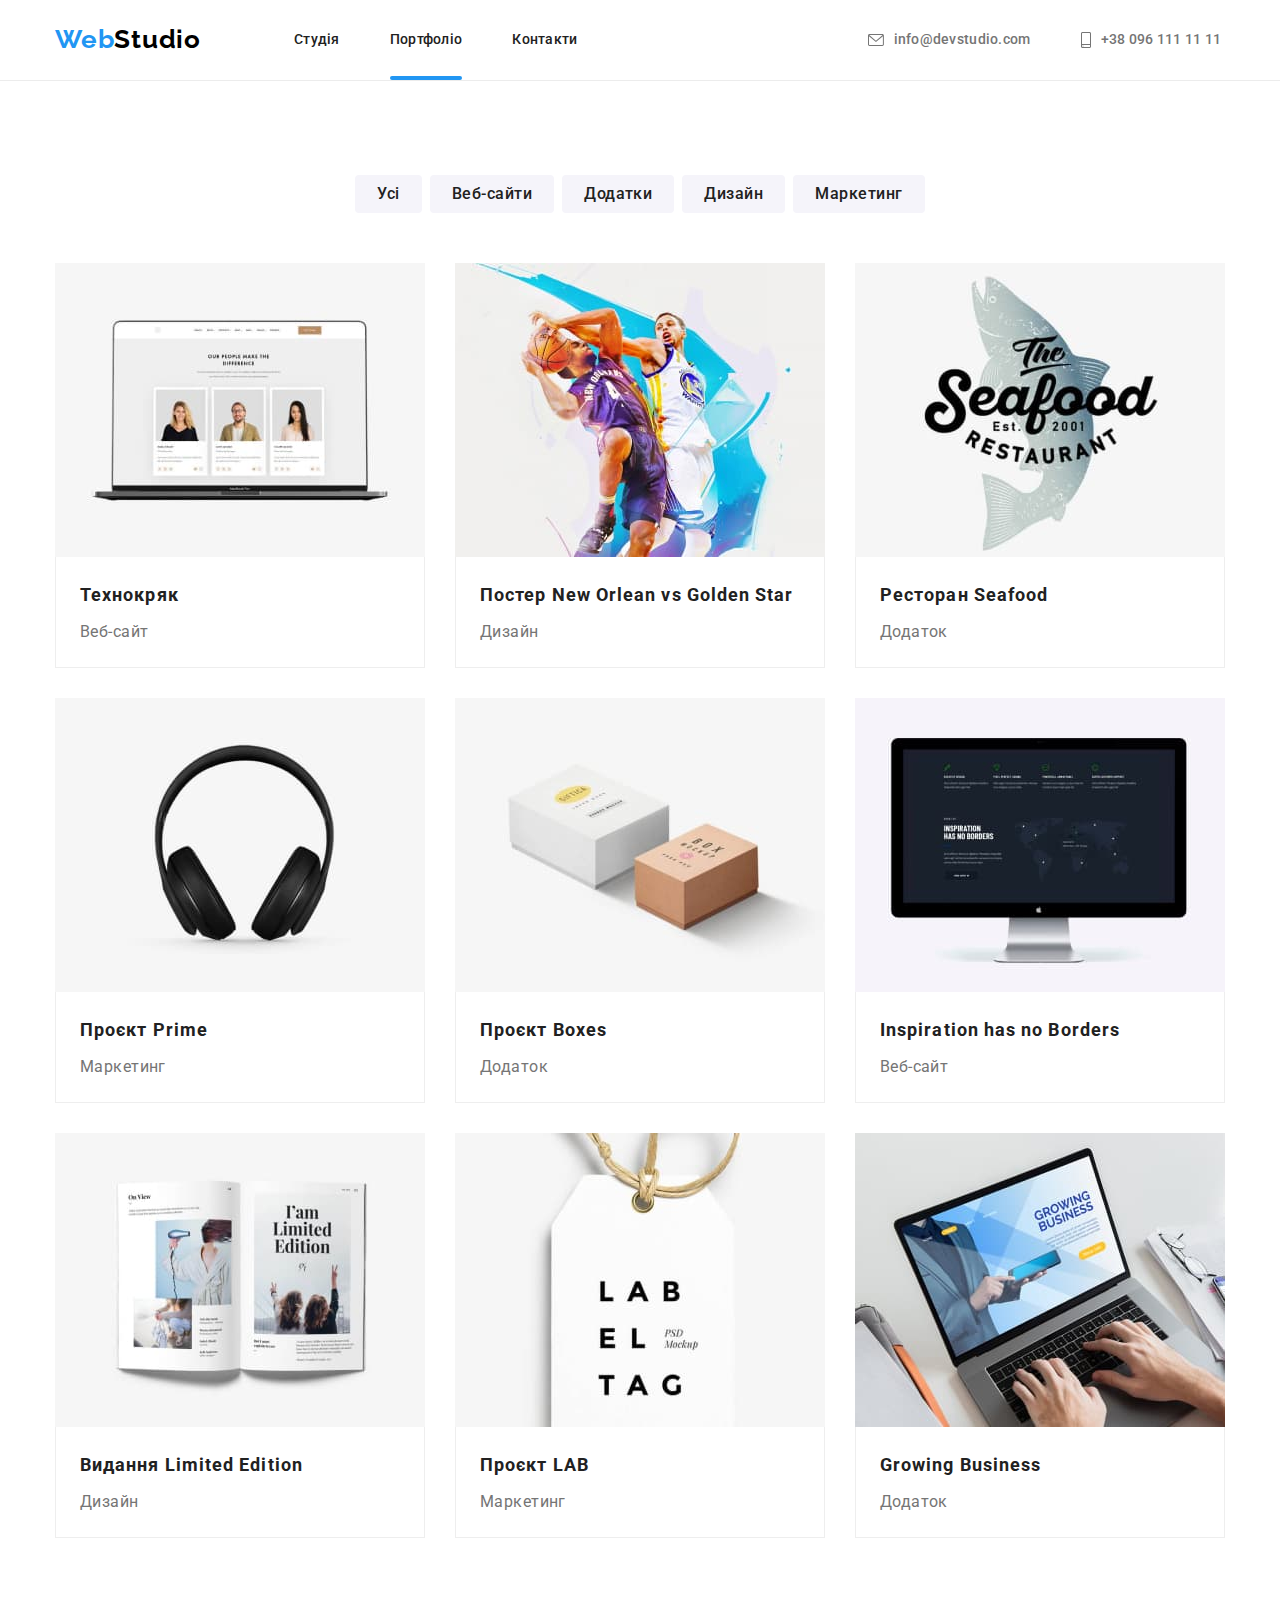
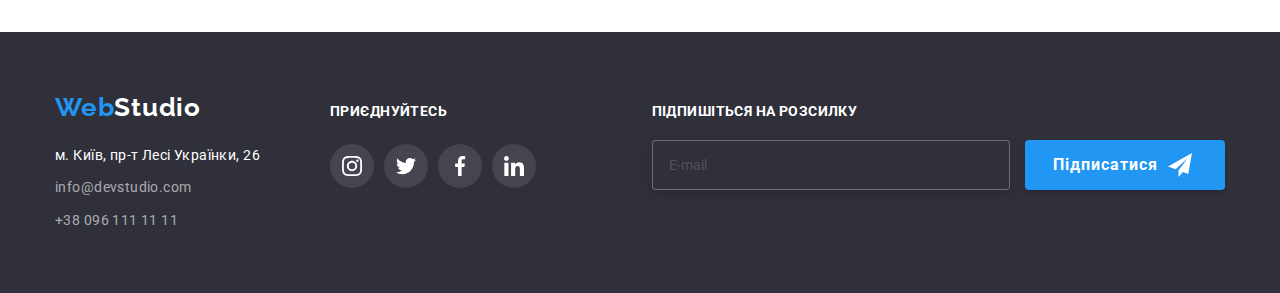
==== commit e9bdb7b3: "corrects details" ====
--- a/portfolio.html
+++ b/portfolio.html
@@ -215,53 +215,57 @@
     </main>
     <footer class="footer">
         <div class="container footer__wrapper">
-            <div class="address-wrapper">
-                <a lang="en" href="./index.html" class="logo link">
-                    <span class="accent">Web</span>Studio</a>
-                </a>
-                <address class="address">
-                    <ul>
-                        <li>
-                            <a href="https://goo.gl/maps/q37ei5Kf7AUgtXnX9" target="_blank"
-                                rel="noopener noreferrer nofollow" class="address__item address__item--color link">м. Київ,
-                                пр-т Лесі Українки, 26</a>
-                        </li>
-                        <li>
-                            <a href="mailto://info@devstudio.com" class="address__item link">info@devstudio.com</a>
-                        </li>
-                        <li><a href="tel:+380961111111" class="address__item link">+38 096 111 11 11</a></li>
-                    </ul>
-                </address>
-            </div>
-            <div class="footer-join">
-                <b class="footer-title">Приєднуйтесь</b>
-                <ul class="footer-join-list">
-                    <li class="footer-icon">
-                        <a href=""><svg class="footer-shape">
-                                <use href="./images/icons.svg#icon-instagram"></use>
-                            </svg></a>
-                    </li>
-    
-                    <li class="footer-icon">
-                        <a href=""><svg class="footer-shape">
-                                <use href="./images/icons.svg#icon-twitter"></use>
-                            </svg></a>
-                    </li>
-    
-                    <li class="footer-icon">
-                        <a href=""><svg class="footer-shape">
-                                <use href="./images/icons.svg#icon-facebook"></use>
-                            </svg></a>
-                    </li>
-    
-                    <li class="footer-icon">
-                        <a href=""><svg class="footer-shape">
-                                <use href="./images/icons.svg#icon-linkedin"></use>
-                            </svg></a>
-                    </li>
-                </ul>
-    
-            </div>
+            <div class="address-join-wrapper">
+                <div class="address-wrapper">
+                    <a lang="en" href="./index.html" class="logo link">
+                        <span class="accent">Web</span>Studio</a>
+                    </a>
+                    <address class="address">
+                        <ul>
+                            <li>
+                                <a href="https://goo.gl/maps/q37ei5Kf7AUgtXnX9" target="_blank"
+                                    rel="noopener noreferrer nofollow" class="address__item address__item--color link">м.
+                                    Київ, пр-т Лесі Українки, 26</a>
+                            </li>
+                            <li>
+                                <a href="mailto://info@devstudio.com" class="address__item link">info@devstudio.com</a>
+                            </li>
+                            <li><a href="tel:+380961111111" class="address__item address__item--tel link">+38 096 111 11
+                                    11</a></li>
+                        </ul>
+                    </address>
+                </div>
+                <div class="footer-join">
+                    <b class="footer-title">Приєднуйтесь</b>
+                    <ul class="footer-join-list">
+                        <li class="footer-icon">
+                            <a href=""><svg class="footer-shape">
+                                    <use href="./images/icons.svg#icon-instagram"></use>
+                                </svg></a>
+                        </li>
+    
+                        <li class="footer-icon">
+                            <a href=""><svg class="footer-shape">
+                                    <use href="./images/icons.svg#icon-twitter"></use>
+                                </svg></a>
+                        </li>
+    
+                        <li class="footer-icon">
+                            <a href=""><svg class="footer-shape">
+                                    <use href="./images/icons.svg#icon-facebook"></use>
+                                </svg></a>
+                        </li>
+    
+                        <li class="footer-icon">
+                            <a href=""><svg class="footer-shape">
+                                    <use href="./images/icons.svg#icon-linkedin"></use>
+                                </svg></a>
+                        </li>
+                    </ul>
+    
+                </div>
+            </div>
+    
             <form class="footer-form">
                 <b class="footer-title form-title">Підпишіться на розсилку</b>
                 <label class="footer-form-label">
--- a/css/main.min.css
+++ b/css/main.min.css
@@ -1 +1 @@
-:root{--primary-text-color: #757575;--lurge-title-color: #FFFFFF;--title-text-color: #212121;--accent-color: #2196F3;--header-logo-color: #000000;--hero-footer-color: #2F303A;--section-color: #F5F4FA;--a-color: rgba(255, 255, 255, 0.6);--icon-color: #AFB1B8}h1,h2,h3,h4,h5,h6,ul,p{margin:0}ul{padding:0;list-style:none}body{background-color:var(--lurge-title-color);color:var(--primary-text-color);font-family:"Roboto",sans-serif;letter-spacing:.03em;font-size:14px;line-height:1.7}img{display:block}svg{padding:0;margin:0}.container{margin:0 auto;padding:0 15px}@media(max-width: 467px){.container{width:100%}}@media screen and (min-width: 480px){.container{width:480px}}@media screen and (min-width: 768px){.container{width:768px}}@media screen and (min-width: 1200px){.container{width:1200px}}.title{color:var(--title-text-color)}a{text-decoration:none;-webkit-transition:color 250ms cubic-bezier(0.4, 0, 0.2, 1);transition:color 250ms cubic-bezier(0.4, 0, 0.2, 1)}.link{color:var(--primary-text-color)}.link:hover,.link:focus{color:var(--accent-color)}.section{padding-top:60px;padding-bottom:60px}@media screen and (min-width: 1200px){.section{padding-top:94px;padding-bottom:94px}}.logo{display:block;color:#000;font-family:"Raleway",sans-serif;font-weight:700;font-size:26px;line-height:1.2;letter-spacing:.03em;text-decoration:none}.accent{color:var(--accent-color)}.section__title{font-weight:700;text-align:center;line-height:1.2;margin-bottom:30px;font-size:28px}@media screen and (min-width: 1200px){.section__title{font-size:36px;margin-bottom:50px}}.button{padding:0;cursor:pointer;margin:0 auto;display:block;-webkit-transition-property:background-color,-webkit-box-shadow;transition-property:background-color,-webkit-box-shadow;transition-property:background-color,box-shadow;transition-property:background-color,box-shadow,-webkit-box-shadow;-webkit-transition-duration:250ms,250ms;transition-duration:250ms,250ms;-webkit-transition-timing-function:cubic-bezier(0.4, 0, 0.2, 1),cubic-bezier(0.4, 0, 0.2, 1);transition-timing-function:cubic-bezier(0.4, 0, 0.2, 1),cubic-bezier(0.4, 0, 0.2, 1)}header{border-bottom:1px solid #ececec}@media(max-width: 467px){header{width:100%}}@media screen and (max-width: 767px){header{width:480px;margin:0 auto}}.header-nav__logo{display:-webkit-box;display:-ms-flexbox;display:flex}@media screen and (max-width: 1199px){.header-nav__logo{font-size:24px;line-height:1.17;padding-top:16px;padding-bottom:16px;margin-right:276px}}@media screen and (min-width: 768px){.header-nav__logo{margin-right:87px;padding-top:26px;padding-bottom:26px}}@media screen and (min-width: 1200px){.header-nav__logo{margin-right:93px;padding-top:24px;padding-bottom:25px}}@media screen and (min-width: 768px){.header-list__link{display:-webkit-box;display:-ms-flexbox;display:flex;-webkit-box-align:center;-ms-flex-align:center;align-items:center;padding-top:32px;padding-bottom:32px}}.header-list__link--current{color:var(--accent-color)}@media screen and (min-width: 768px){.header-list__link--current{position:relative;display:block}.header-list__link--current::after{position:absolute;display:block;content:"";width:100%;height:4px;border-radius:2px;background-color:var(--accent-color);bottom:0}}.icon-contact{margin-right:10px;fill:currentColor}.icon-contact:hover,.icon-contact:focus{fill:currentColor}@media screen and (max-width: 767px){.icon-contact{display:none}}@media screen and (min-width: 768px){.header-nav{display:-webkit-box;display:-ms-flexbox;display:flex;-webkit-box-align:center;-ms-flex-align:center;align-items:center}}@media screen and (min-width: 768px){.header-nav{gap:50px;margin-right:90px}}@media screen and (min-width: 1200px){.header-nav{margin-right:290px}}.header-list{display:-webkit-box;display:-ms-flexbox;display:flex}@media screen and (max-width: 767px){.header-list{-webkit-box-orient:vertical;-webkit-box-direction:normal;-ms-flex-direction:column;flex-direction:column;gap:32px}}@media screen and (min-width: 768px){.header-list{gap:50px}}.contacts{display:-webkit-box;display:-ms-flexbox;display:flex}@media screen and (max-width: 767px){.contacts{-webkit-box-orient:vertical;-webkit-box-direction:normal;-ms-flex-direction:column;flex-direction:column;gap:32px;margin-bottom:64px}}@media screen and (max-width: 1199px){.contacts{-webkit-box-orient:vertical;-webkit-box-direction:normal;-ms-flex-direction:column;flex-direction:column;-webkit-box-pack:center;-ms-flex-pack:center;justify-content:center}}@media screen and (min-width: 1200px){.contacts{-webkit-box-align:center;-ms-flex-align:center;align-items:center;gap:50px}}.contact,.header-list__link{display:block;font-weight:500;font-size:12px;line-height:1.17;letter-spacing:.02em}@media screen and (max-width: 767px){.contact,.header-list__link{gap:32px}}@media screen and (min-width: 1200px){.contact,.header-list__link{font-size:14px;line-height:1.14}}@media screen and (min-width: 768px){.contacts a{display:-webkit-box;display:-ms-flexbox;display:flex;-webkit-box-pack:center;-ms-flex-pack:center;justify-content:center}}@media screen and (min-width: 1200px){.contacts a{padding-top:32px;padding-bottom:32px}}@media screen and (max-width: 767px){.contact-tel{font-size:34px;line-height:1.18}}@media screen and (max-width: 1199px){.contact-tel{padding-bottom:21px}}@media screen and (max-width: 767px){.contact-mail{font-size:24px;line-height:1.17}}@media screen and (min-width: 768px){.contact-mail{margin-bottom:10px;padding-top:21px}}@media screen and (min-width: 1200px){.contact-mail{margin-bottom:0}}.header-list__link{color:var(--title-text-color)}@media screen and (max-width: 767px){.header-list__link{font-size:40px;line-height:1.18}}@media screen and (min-width: 768px){.header-social-list{display:none}}@media screen and (max-width: 767px){.logo-button-wrap{display:-webkit-box;display:-ms-flexbox;display:flex;-webkit-box-pack:justify;-ms-flex-pack:justify;justify-content:space-between;-webkit-box-align:center;-ms-flex-align:center;align-items:center}.menu-button{display:-webkit-inline-box;display:-ms-inline-flexbox;display:inline-flex;-webkit-box-align:center;-ms-flex-align:center;align-items:center;margin:0;padding:0;border:none;background-color:rgba(0,0,0,0)}.menu-button svg:focus,.menu-button svg:active{fill:var(--accent-color)}.menu-container{display:-webkit-box;display:-ms-flexbox;display:flex;-webkit-box-orient:vertical;-webkit-box-direction:normal;-ms-flex-direction:column;flex-direction:column;-webkit-box-pack:justify;-ms-flex-pack:justify;justify-content:space-between;position:fixed;top:0;left:0;width:100vw;height:100vh;padding:48px 40px;background-color:var(--lurge-title-color);z-index:999;-webkit-transform:translateX(100%);transform:translateX(100%);-webkit-transition:-webkit-transform 250ms cubic-bezier(0.4, 0, 0.2, 1);transition:-webkit-transform 250ms cubic-bezier(0.4, 0, 0.2, 1);transition:transform 250ms cubic-bezier(0.4, 0, 0.2, 1);transition:transform 250ms cubic-bezier(0.4, 0, 0.2, 1), -webkit-transform 250ms cubic-bezier(0.4, 0, 0.2, 1);opacity:0}}@media screen and (max-width: 767px)and (max-width: 467px){.menu-container{width:100%;height:100%}}@media screen and (max-width: 767px){.menu-container.is-open{opacity:1;-webkit-transform:translateX(0);transform:translateX(0)}}@media screen and (max-width: 767px){.menu-container .menu-button{position:absolute;top:10px;right:15px}}@media screen and (max-width: 767px){.mobile-menu{padding:0;margin:0}}@media screen and (max-width: 767px){.header-social-list{display:-webkit-box;display:-ms-flexbox;display:flex;gap:10px;font-size:18px;line-height:1.22;letter-spacing:.02em}}@media screen and (max-width: 767px){.header-social-link{padding-right:10px}}@media screen and (max-width: 767px){.header-social-link:not(:last-child){border-right:1px solid rgba(33,33,33,.2)}}@media screen and (min-width: 768px){.menu-container{display:-webkit-box;display:-ms-flexbox;display:flex}.menu-wrap{display:-webkit-box;display:-ms-flexbox;display:flex}.menu-button{display:none}.menu-button svg:hover{fill:var(--accent-color)}}.contacts-social-wrap{height:80px}@media screen and (max-width: 767px){.header-nav{margin-bottom:306px}}.hero{margin:auto;text-align:center;min-height:400px;background-position:center;background-repeat:no-repeat;background-size:cover;padding-top:118px;padding-bottom:118px}@media(max-width: 467px){.hero{width:100%}}.hero-title{margin-bottom:30px;width:360px;height:84px;margin-left:auto;margin-right:auto;color:var(--lurge-title-color);font-weight:900;letter-spacing:.06em;text-transform:uppercase;font-size:26px;line-height:1.62}@media screen and (max-width: 767px){.hero{background:-webkit-gradient(linear, left top, left bottom, from(rgba(47, 48, 58, 0.4)), to(rgba(47, 48, 58, 0.4))),url(../images/background/bg-img-mob@1x.jpg);background:linear-gradient(rgba(47, 48, 58, 0.4), rgba(47, 48, 58, 0.4)),url(../images/background/bg-img-mob@1x.jpg);width:480px}}@media screen and (max-width: 767px)and (min-device-pixel-ratio: 2),screen and (max-width: 767px)and (min-rezolution: 192dpi),screen and (max-width: 767px)and (min-rezolution: 2dppx){.hero{background:-webkit-gradient(linear, left top, left bottom, from(rgba(47, 48, 58, 0.4)), to(rgba(47, 48, 58, 0.4))),url(../images/background/bg-img-mob@2x.jpg);background:linear-gradient(rgba(47, 48, 58, 0.4), rgba(47, 48, 58, 0.4)),url(../images/background/bg-img-mob@2x.jpg)}}@media screen and (min-width: 768px){.hero{background:-webkit-gradient(linear, left top, left bottom, from(rgba(47, 48, 58, 0.4)), to(rgba(47, 48, 58, 0.4))),url(../images/background/bg-img-tablet@1x.jpg);background:linear-gradient(rgba(47, 48, 58, 0.4), rgba(47, 48, 58, 0.4)),url(../images/background/bg-img-tablet@1x.jpg);max-width:768px}}@media screen and (min-width: 768px)and (min-device-pixel-ratio: 2),screen and (min-width: 768px)and (min-rezolution: 192dpi),screen and (min-width: 768px)and (min-rezolution: 2dppx){.hero{background:-webkit-gradient(linear, left top, left bottom, from(rgba(47, 48, 58, 0.4)), to(rgba(47, 48, 58, 0.4))),url(../images/background/bg-img-tablet@2x.jpg);background:linear-gradient(rgba(47, 48, 58, 0.4), rgba(47, 48, 58, 0.4)),url(../images/background/bg-img-tablet@2x.jpg)}}@media screen and (min-width: 1200px){.hero{background:-webkit-gradient(linear, left top, left bottom, from(rgba(47, 48, 58, 0.4)), to(rgba(47, 48, 58, 0.4))),url(../images/background/bg-img-desk@1x.jpg);background:linear-gradient(rgba(47, 48, 58, 0.4), rgba(47, 48, 58, 0.4)),url(../images/background/bg-img-desk@1x.jpg);max-width:1600px;min-height:600px;padding-top:200px;padding-bottom:200px}}@media screen and (min-width: 1200px)and (min-device-pixel-ratio: 2),screen and (min-width: 1200px)and (min-rezolution: 192dpi),screen and (min-width: 1200px)and (min-rezolution: 2dppx){.hero{background:-webkit-gradient(linear, left top, left bottom, from(rgba(47, 48, 58, 0.4)), to(rgba(47, 48, 58, 0.4))),url(../images/background/bg-img-desk@2x.jpg);background:linear-gradient(rgba(47, 48, 58, 0.4), rgba(47, 48, 58, 0.4)),url(../images/background/bg-img-desk@2x.jpg)}}@media screen and (min-width: 1200px){.hero-title{width:696px;height:120px;font-size:44px;line-height:1.36}}.hero-button{-webkit-box-shadow:0px 4px 4px rgba(0,0,0,.15);box-shadow:0px 4px 4px rgba(0,0,0,.15);border-radius:4px;border:none;padding:10px 24px;background-color:var(--accent-color);color:var(--lurge-title-color);font-family:inherit;font-weight:700;font-size:16px;line-height:1.9;letter-spacing:.06em}@media screen and (max-width: 767px){.hero-button:active,.hero-button:focus{background-color:#188ce8}}@media screen and (max-width: 1199px){.hero-button:hover,.hero-button:focus{background-color:#188ce8}}@media screen and (min-width: 1200px){.hero-button{padding-left:32px;padding-right:32px}}.backdrop{display:-webkit-box;display:-ms-flexbox;display:flex;-webkit-box-pack:center;-ms-flex-pack:center;justify-content:center;-webkit-box-align:center;-ms-flex-align:center;align-items:center;position:fixed;top:0;width:100%;height:100%;z-index:3;background-color:rgba(0,0,0,.1);-webkit-transition-property:background-color;transition-property:background-color;-webkit-transition-duration:250ms;transition-duration:250ms;-webkit-transition-timing-function:cubic-bezier(0.4, 0, 0.2, 1);transition-timing-function:cubic-bezier(0.4, 0, 0.2, 1)}.modal{padding:40px 41px;position:relative;width:450px;height:609px;background-color:#fff;-webkit-box-shadow:0px 1px 3px rgba(0,0,0,.12),0px 1px 1px rgba(0,0,0,.14),0px 2px 1px rgba(0,0,0,.2);box-shadow:0px 1px 3px rgba(0,0,0,.12),0px 1px 1px rgba(0,0,0,.14),0px 2px 1px rgba(0,0,0,.2);border-radius:4px;-webkit-transition-property:background-color,-webkit-box-shadow;transition-property:background-color,-webkit-box-shadow;transition-property:background-color,box-shadow;transition-property:background-color,box-shadow,-webkit-box-shadow;-webkit-transition-duration:250ms,250ms;transition-duration:250ms,250ms;-webkit-transition-timing-function:cubic-bezier(0.4, 0, 0.2, 1),cubic-bezier(0.4, 0, 0.2, 1);transition-timing-function:cubic-bezier(0.4, 0, 0.2, 1),cubic-bezier(0.4, 0, 0.2, 1)}@media screen and (min-width: 1200px){.modal{width:528px;height:581px}}.modal-close{display:-webkit-box;display:-ms-flexbox;display:flex;-webkit-box-pack:center;-ms-flex-pack:center;justify-content:center;-webkit-box-align:center;-ms-flex-align:center;align-items:center;position:absolute;top:8px;right:8px;cursor:pointer;background-color:var(--lurge-title-color);border:rgba(0,0,0,.1) 1px solid;border-radius:50%;width:30px;height:30px}.modal-close svg{fill:var(--header-logo-color);-webkit-transition-property:fill;transition-property:fill;-webkit-transition-duration:250ms;transition-duration:250ms;-webkit-transition-timing-function:cubic-bezier(0.4, 0, 0.2, 1);transition-timing-function:cubic-bezier(0.4, 0, 0.2, 1)}.modal-close:hover svg,.modal-close:focus svg{fill:var(--accent-color)}.is-hidden{visibility:hidden;opacity:0;pointer-events:none}@media screen and (max-height: 767px)and (orientation: landscape){.modal{overflow-y:auto;height:95%;max-height:581px;margin-top:5px;margin-bottom:5px}}.backdrop.is-hidden .modal{-webkit-transform:scale(3);transform:scale(3);-webkit-transition-property:-webkit-transform;transition-property:-webkit-transform;transition-property:transform;transition-property:transform, -webkit-transform;-webkit-transition-duration:250ms;transition-duration:250ms;-webkit-transition-timing-function:cubic-bezier(0.4, 0, 0.2, 1);transition-timing-function:cubic-bezier(0.4, 0, 0.2, 1)}.modal-title{margin-bottom:12px;font-weight:700;font-size:20px;line-height:1.15;letter-spacing:.03em;text-align:center;color:var(--title-text-color)}.modal-form{font-weight:400;font-size:12px;line-height:1.16;letter-spacing:.01em;color:var(--primary-text-color)}.form-wraper{margin-bottom:10px}.form-element{display:-webkit-box;display:-ms-flexbox;display:flex;-webkit-box-orient:vertical;-webkit-box-direction:normal;-ms-flex-direction:column;flex-direction:column;width:448px}.form-element:hover,.form-element:focus-within{fill:var(--accent-color)}.modal-form input{width:370px;height:40px;margin-top:4px;border:1px solid rgba(33,33,33,.2);border-radius:4px;outline:none;padding-left:42px;-webkit-transition-property:border;transition-property:border;-webkit-transition-duration:250ms;transition-duration:250ms;-webkit-transition-timing-function:cubic-bezier(0.4, 0, 0.2, 1);transition-timing-function:cubic-bezier(0.4, 0, 0.2, 1)}.modal-form input:hover,.modal-form input:focus{border:1px solid var(--accent-color);cursor:pointer}@media screen and (min-width: 1200px){.modal-form input{width:448px}}.input-wrapper{position:relative}.input-wrapper svg{position:absolute;top:50%;left:15px;translate:0 -50%;-webkit-transition-property:fill;transition-property:fill;-webkit-transition-duration:250ms;transition-duration:250ms;-webkit-transition-timing-function:cubic-bezier(0.4, 0, 0.2, 1);transition-timing-function:cubic-bezier(0.4, 0, 0.2, 1)}.form-feedback{display:-webkit-box;display:-ms-flexbox;display:flex;-webkit-box-orient:vertical;-webkit-box-direction:normal;-ms-flex-direction:column;flex-direction:column}.form-feedback textarea{padding:12px 16px;width:370px;height:120px;margin-top:4px;border:1px solid rgba(33,33,33,.2);border-radius:4px;cursor:pointer;resize:none;outline:none;-webkit-transition-duration:250ms;transition-duration:250ms;-webkit-transition-timing-function:cubic-bezier(0.4, 0, 0.2, 1);transition-timing-function:cubic-bezier(0.4, 0, 0.2, 1)}.form-feedback textarea:hover,.form-feedback textarea:focus{border:1px solid var(--accent-color)}@media screen and (min-width: 1200px){.form-feedback textarea{width:448px}}::-webkit-input-placeholder{color:rgba(117,117,117,.5)}::-moz-placeholder{color:rgba(117,117,117,.5)}:-ms-input-placeholder{color:rgba(117,117,117,.5)}::-ms-input-placeholder{color:rgba(117,117,117,.5)}::placeholder{color:rgba(117,117,117,.5)}.form-checkbox{display:-webkit-box;display:-ms-flexbox;display:flex;-webkit-box-pack:center;-ms-flex-pack:center;justify-content:center;font-size:12px;line-height:1.17;letter-spacing:.03em;text-align:center;margin-top:20px;margin-bottom:30px}.form-checkbox a{color:var(--accent-color);text-decoration:none;-webkit-text-decoration-line:underline;text-decoration-line:underline}@media screen and (min-width: 1200px){.form-checkbox{font-size:14px;line-height:1.71}}.checkbox-hidden{margin-top:0}.checkbox{display:-webkit-box;display:-ms-flexbox;display:flex;-webkit-box-pack:center;-ms-flex-pack:center;justify-content:center;border:2px solid var(--header-logo-color);width:16px;height:16px;border-radius:3px;margin-right:8px;cursor:pointer}.form-checkbox label{display:-webkit-box;display:-ms-flexbox;display:flex;-webkit-box-align:center;-ms-flex-align:center;align-items:center}.form-checkbox input:checked+label .checkbox{background-color:var(--accent-color);border:2px solid var(--accent-color)}.form-checkbox input:focus+label .checkbox{border:1px solid var(--accent-color)}.form-button{display:block;width:200px;height:50px;background-color:var(--accent-color);color:var(--lurge-title-color);font-weight:700;font-size:16px;line-height:1.88;letter-spacing:.06em;border:none;border-radius:4px;-webkit-box-shadow:0px 4px 4px rgba(0,0,0,.15);box-shadow:0px 4px 4px rgba(0,0,0,.15);padding:10px 53px;margin:0 auto;margin-top:30px;-webkit-transition-property:background-color;transition-property:background-color;-webkit-transition-duration:250ms;transition-duration:250ms;-webkit-transition-timing-function:cubic-bezier(0.4, 0, 0.2, 1);transition-timing-function:cubic-bezier(0.4, 0, 0.2, 1)}.form-button:hover,.form-button:focus{background-color:#188ce8;cursor:pointer}@media screen and (min-width: 768px){.preference__list{display:-webkit-box;display:-ms-flexbox;display:flex;-ms-flex-wrap:wrap;flex-wrap:wrap;gap:30px}}.preference__item{width:450px}@media screen and (max-width: 767px){.preference__item{margin-bottom:30px}}@media screen and (min-width: 768px){.preference__item{width:354px}}@media screen and (min-width: 1200px){.preference__item{width:270px}}.preference__wrapper{display:-webkit-box;display:-ms-flexbox;display:flex;width:100%;height:120px;background-color:var(--section-color);border-radius:4px;-webkit-box-align:center;-ms-flex-align:center;align-items:center;-webkit-box-pack:center;-ms-flex-pack:center;justify-content:center;margin-bottom:30px}.preference__title{display:block;font-weight:700;font-size:14px;line-height:1.1;letter-spacing:.03em;text-transform:uppercase;margin-bottom:10px}@media screen and (max-width: 767px){.preference__title{text-align:center}}.visually-hidden{position:absolute;white-space:nowrap;width:1px;height:1px;overflow:hidden;border:0;padding:0;clip:rect(0 0 0 0);-webkit-clip-path:inset(50%);clip-path:inset(50%);margin:-1px}.specifics.section{display:none}@media screen and (min-width: 1200px){.specifics.section{display:block}}.specifics{padding-top:0px}.specific-list{display:-webkit-box;display:-ms-flexbox;display:flex}.specific-list>li:not(:first-child){margin-left:30px}.specific-card{position:relative}.specific-overlay{position:absolute;bottom:0;width:100%;height:70px;background-color:rgba(47,48,58,.8);padding-top:27px;color:var(--lurge-title-color);font-style:normal;font-weight:700;line-height:1.1;text-align:center;text-transform:uppercase}.team{display:-webkit-box;display:-ms-flexbox;display:flex;gap:30px}@media screen and (max-width: 767px){.team{-webkit-box-orient:vertical;-webkit-box-direction:normal;-ms-flex-direction:column;flex-direction:column}}@media screen and (min-width: 768px){.team{-ms-flex-wrap:wrap;flex-wrap:wrap}}.team-card{background-color:var(--lurge-title-color);-webkit-box-shadow:0px 1px 3px rgba(0,0,0,.12),0px 1px 1px rgba(0,0,0,.14),0px 2px 1px rgba(0,0,0,.2);box-shadow:0px 1px 3px rgba(0,0,0,.12),0px 1px 1px rgba(0,0,0,.14),0px 2px 1px rgba(0,0,0,.2);border-radius:0px 0px 4px 4px}@media screen and (max-width: 767px){.team-card{width:450px}}.team-container{width:100%;padding-top:30px;padding-bottom:24px;text-align:center}@media screen and (min-width: 1200px){.team-container{padding-bottom:30px}}.section-team{background-color:var(--section-color);min-width:480px}.name,.desc{font-size:16px;line-height:1.2}.name{margin-bottom:10px;font-weight:500}.team-list{display:-webkit-box;display:-ms-flexbox;display:flex;gap:10px;-webkit-box-pack:center;-ms-flex-pack:center;justify-content:center;margin-top:16px}.team-list a{display:-webkit-box;display:-ms-flexbox;display:flex;-webkit-box-align:center;-ms-flex-align:center;align-items:center;-webkit-box-pack:center;-ms-flex-pack:center;justify-content:center;height:44px;width:44px;background-color:var(--lurge-title-color);border-radius:50%;-webkit-transition-property:background-color;transition-property:background-color;-webkit-transition-duration:250ms;transition-duration:250ms;-webkit-transition-timing-function:cubic-bezier(0.4, 0, 0.2, 1);transition-timing-function:cubic-bezier(0.4, 0, 0.2, 1)}@media screen and (max-width: 767px){.team-list a:active,.team-list a:focus{background:var(--accent-color)}}@media screen and (min-width: 768px){.team-list a:hover,.team-list a:focus{background:var(--accent-color)}}.section-team a:focus svg{fill:var(--lurge-title-color)}@media screen and (max-width: 767px){.section-team a:active svg{fill:var(--lurge-title-color)}}@media screen and (min-width: 768px){.section-team a:hover svg,.section-team a:focus svg{fill:var(--lurge-title-color)}}.team-list svg{width:20px;height:20px;fill:var(--icon-color);-webkit-transition-property:fill;transition-property:fill;-webkit-transition-duration:250ms;transition-duration:250ms;-webkit-transition-timing-function:cubic-bezier(0.4, 0, 0.2, 1);transition-timing-function:cubic-bezier(0.4, 0, 0.2, 1)}.customers{min-width:480px;margin:0 auto}.customers__list{display:-webkit-box;display:-ms-flexbox;display:flex;-ms-flex-wrap:wrap;flex-wrap:wrap;-webkit-box-pack:center;-ms-flex-pack:center;justify-content:center;gap:30px}@media screen and (max-width: 1199px){.customers__item{-ms-flex-preferred-size:calc((100% - 60px)/3);flex-basis:calc((100% - 60px)/3);width:226px}}@media screen and (max-width: 767px){.customers__item{-ms-flex-preferred-size:calc((100% - 30px)/2);flex-basis:calc((100% - 30px)/2);width:210px}}@media screen and (min-width: 1200px){.customers__item{-ms-flex-wrap:nowrap;flex-wrap:nowrap;width:170px}}.customers__link{display:-webkit-box;display:-ms-flexbox;display:flex;-webkit-box-pack:center;-ms-flex-pack:center;justify-content:center;-webkit-box-align:center;-ms-flex-align:center;align-items:center;border:1px solid var(--icon-color);border-radius:4px;height:92px;-webkit-transition-property:border;transition-property:border;-webkit-transition-duration:250ms;transition-duration:250ms;-webkit-transition-timing-function:cubic-bezier(0.4, 0, 0.2, 1);transition-timing-function:cubic-bezier(0.4, 0, 0.2, 1)}.customers__shape{fill:var(--icon-color);width:106px;height:60px;-webkit-transition-property:fill;transition-property:fill;-webkit-transition-duration:250ms;transition-duration:250ms;-webkit-transition-timing-function:cubic-bezier(0.4, 0, 0.2, 1);transition-timing-function:cubic-bezier(0.4, 0, 0.2, 1)}.customers__link:focus{border:1px solid var(--accent-color)}@media screen and (min-width: 768px){.customers__link:hover{border:1px solid var(--accent-color)}}.customers__link:focus svg{fill:var(--accent-color)}@media screen and (min-width: 768px){.customers__link:hover svg{fill:var(--accent-color)}}.filter{border-radius:4px;border:none;padding:6px 22px;background-color:var(--section-color);font-family:inherit;font-weight:500;font-size:16px;line-height:1.62;text-align:center;letter-spacing:.03em;-webkit-transition-property:color,background-color,-webkit-box-shadow;transition-property:color,background-color,-webkit-box-shadow;transition-property:color,background-color,box-shadow;transition-property:color,background-color,box-shadow,-webkit-box-shadow;-webkit-transition-duration:250ms,250ms,250ms;transition-duration:250ms,250ms,250ms;-webkit-transition-timing-function:cubic-bezier(0.4, 0, 0.2, 1),cubic-bezier(0.4, 0, 0.2, 1),cubic-bezier(0.4, 0, 0.2, 1);transition-timing-function:cubic-bezier(0.4, 0, 0.2, 1),cubic-bezier(0.4, 0, 0.2, 1),cubic-bezier(0.4, 0, 0.2, 1)}.filter:hover,.filter:focus{-webkit-box-shadow:0px 3px 1px rgba(0,0,0,.1),0px 1px 2px rgba(0,0,0,.08),0px 2px 2px rgba(0,0,0,.12);box-shadow:0px 3px 1px rgba(0,0,0,.1),0px 1px 2px rgba(0,0,0,.08),0px 2px 2px rgba(0,0,0,.12);color:var(--lurge-title-color);background-color:var(--accent-color)}.card-title{font-weight:700;font-size:18px;line-height:2;letter-spacing:.06em;margin-bottom:4px}.project-title{font-size:16px;line-height:1.88;color:var(--primary-text-color)}.filters{display:-webkit-box;display:-ms-flexbox;display:flex;-webkit-box-pack:center;-ms-flex-pack:center;justify-content:center;gap:8px;margin-bottom:50px}.card-container{padding:20px 24px;border-right:1px solid #eee;border-left:1px solid #eee;border-bottom:1px solid #eee}.project-cards{display:-webkit-box;display:-ms-flexbox;display:flex;-ms-flex-wrap:wrap;flex-wrap:wrap}.project-cards a{display:block;-webkit-transition-property:-webkit-box-shadow;transition-property:-webkit-box-shadow;transition-property:box-shadow;transition-property:box-shadow, -webkit-box-shadow;-webkit-transition-duration:250ms;transition-duration:250ms;-webkit-transition-timing-function:cubic-bezier(0.4, 0, 0.2, 1);transition-timing-function:cubic-bezier(0.4, 0, 0.2, 1)}.project-cards a:hover,.project-cards a:focus{-webkit-box-shadow:0px 1px 1px rgba(0,0,0,.12),0px 4px 4px rgba(0,0,0,.06),1px 4px 6px rgba(0,0,0,.16);box-shadow:0px 1px 1px rgba(0,0,0,.12),0px 4px 4px rgba(0,0,0,.06),1px 4px 6px rgba(0,0,0,.16)}.project-overlay{position:relative;overflow:hidden}.project-cards a:hover .paragraph,.project-cards a:focus .paragraph{-webkit-transform:translateY(0);transform:translateY(0)}.paragraph{top:0;left:0;position:absolute;height:100%;padding:63px 24px;opacity:0,9;margin:0 auto;font-size:18px;line-height:1.56;letter-spacing:.03em;color:var(--lurge-title-color);background-color:rgba(33,150,243,.9);-webkit-transform:translateY(100%);transform:translateY(100%);-webkit-transition-property:-webkit-transform;transition-property:-webkit-transform;transition-property:transform;transition-property:transform, -webkit-transform;-webkit-transition-duration:250ms;transition-duration:250ms;-webkit-transition-timing-function:cubic-bezier(0.4, 0, 0.2, 1);transition-timing-function:cubic-bezier(0.4, 0, 0.2, 1)}.project{width:calc((100% - 60px)/3);margin-right:30px;margin-bottom:30px}.project:nth-child(3n){margin-right:0}.project:nth-last-child(-n+3){margin-bottom:0}.footer{background-color:var(--hero-footer-color);padding-top:60px;padding-bottom:60px;min-width:480px}@media(max-width: 467px){.footer{width:100%}}@media screen and (min-width: 1200px){.footer__wrapper{display:-webkit-box;display:-ms-flexbox;display:flex;-webkit-box-align:baseline;-ms-flex-align:baseline;align-items:baseline}}@media screen and (min-width: 768px){.address-join-wrapper{display:-webkit-box;display:-ms-flexbox;display:flex;-webkit-box-align:baseline;-ms-flex-align:baseline;align-items:baseline;-ms-flex-pack:distribute;justify-content:space-around}}.footer .logo{margin-bottom:20px;color:var(--lurge-title-color)}@media screen and (max-width: 1199px){.address-wrapper{display:-webkit-box;display:-ms-flexbox;display:flex;-webkit-box-orient:vertical;-webkit-box-direction:normal;-ms-flex-direction:column;flex-direction:column;text-align:center}}.address__item{display:block;font-style:normal;color:var(--a-color)}.address li:not(:last-child){margin-bottom:9px}.address__item--color{color:var(--lurge-title-color)}@media screen and (max-width: 1199px){.address__item--tel{margin-bottom:60px}}@media screen and (max-width: 767px){.footer-join{margin-bottom:60px}}@media screen and (max-width: 1199px){.footer-join{display:-webkit-box;display:-ms-flexbox;display:flex;-webkit-box-orient:vertical;-webkit-box-direction:normal;-ms-flex-direction:column;flex-direction:column;text-align:center}}@media screen and (min-width: 1200px){.footer-join{margin-left:70px}}.footer-title{font-weight:700;font-size:14px;line-height:1.14;text-transform:uppercase;color:var(--lurge-title-color)}.footer-join-list{display:-webkit-box;display:-ms-flexbox;display:flex;gap:10px;margin-top:20px}@media screen and (max-width: 1199px){.footer-join-list{-webkit-box-pack:center;-ms-flex-pack:center;justify-content:center}}.footer-join-list a{display:-webkit-box;display:-ms-flexbox;display:flex;-webkit-box-align:center;-ms-flex-align:center;align-items:center;-webkit-box-pack:center;-ms-flex-pack:center;justify-content:center;height:44px;width:44px;background-color:rgba(255,255,255,.1);border-radius:50%;-webkit-transition-property:background-color;transition-property:background-color;-webkit-transition-duration:250ms;transition-duration:250ms;-webkit-transition-timing-function:cubic-bezier(0.4, 0, 0.2, 1);transition-timing-function:cubic-bezier(0.4, 0, 0.2, 1)}.footer-join-list a:active{background:var(--accent-color)}@media screen and (min-width: 768px){.footer-join-list a:hover{background:var(--accent-color)}}.footer-join-list a:focus{fill:var(--lurge-title-color);background:var(--accent-color);border-radius:50%}.footer-join-list svg{fill:var(--lurge-title-color);width:20px;height:20px}@media screen and (max-width: 1199px){.footer-form{text-align:center}}@media screen and (min-width: 1200px){.footer-form{margin-left:auto}}.form-title{display:block;margin-bottom:20px}.footer-form-label::-webkit-input-placeholder{font-size:16px;line-height:1.25;letter-spacing:.03em;color:rgba(255,255,255,.6)}.footer-form-label::-moz-placeholder{font-size:16px;line-height:1.25;letter-spacing:.03em;color:rgba(255,255,255,.6)}.footer-form-label:-ms-input-placeholder{font-size:16px;line-height:1.25;letter-spacing:.03em;color:rgba(255,255,255,.6)}.footer-form-label::-ms-input-placeholder{font-size:16px;line-height:1.25;letter-spacing:.03em;color:rgba(255,255,255,.6)}.footer-form-label::placeholder{font-size:16px;line-height:1.25;letter-spacing:.03em;color:rgba(255,255,255,.6)}.footer-form input{width:450px;height:50px;padding-top:15px;padding-bottom:15px;padding-left:16px;background-color:var(--hero-footer-color);border:1px solid rgba(255,255,255,.3);-webkit-filter:drop-shadow(0px 4px 4px rgba(0, 0, 0, 0.15));filter:drop-shadow(0px 4px 4px rgba(0, 0, 0, 0.15));border-radius:4px;outline:none}@media screen and (min-width: 1200px){.footer-form input{width:358px}}.footer-form-button{display:-webkit-box;display:-ms-flexbox;display:flex;-webkit-box-align:center;-ms-flex-align:center;align-items:center;text-align:center;font-weight:700;font-size:16px;line-height:1.87;letter-spacing:.06em;color:var(--lurge-title-color);width:200px;height:50px;background-color:var(--accent-color);-webkit-box-shadow:0px 4px 4px rgba(0,0,0,.15);box-shadow:0px 4px 4px rgba(0,0,0,.15);border-radius:4px;border:none;cursor:pointer;padding:10px 28px;-webkit-transition-property:background-color;transition-property:background-color;-webkit-transition-duration:250ms;transition-duration:250ms;-webkit-transition-timing-function:cubic-bezier(0.4, 0, 0.2, 1);transition-timing-function:cubic-bezier(0.4, 0, 0.2, 1)}@media screen and (max-width: 1199px){.footer-form-button{margin:0 auto;margin-top:20px}}@media screen and (min-width: 1200px){.footer-form-button{margin-left:12px;display:-webkit-inline-box;display:-ms-inline-flexbox;display:inline-flex}}.footer-form-button:hover,.footer-form-button:focus{background-color:#188ce8}.footer-form-icon{margin-left:10px}/*# sourceMappingURL=main.min.css.map */+:root{--primary-text-color: #757575;--lurge-title-color: #FFFFFF;--title-text-color: #212121;--accent-color: #2196F3;--header-logo-color: #000000;--hero-footer-color: #2F303A;--section-color: #F5F4FA;--a-color: rgba(255, 255, 255, 0.6);--icon-color: #AFB1B8}h1,h2,h3,h4,h5,h6,ul,p{margin:0}ul{padding:0;list-style:none}body{background-color:var(--lurge-title-color);color:var(--primary-text-color);font-family:"Roboto",sans-serif;letter-spacing:.03em;font-size:14px;line-height:1.7}img{display:block}svg{padding:0;margin:0}.container{margin:0 auto;padding:0 15px}@media(max-width: 467px){.container{width:100%}}@media screen and (min-width: 480px){.container{width:480px}}@media screen and (min-width: 768px){.container{width:768px}}@media screen and (min-width: 1200px){.container{width:1200px}}.title{color:var(--title-text-color)}a{text-decoration:none;-webkit-transition:color 250ms cubic-bezier(0.4, 0, 0.2, 1);transition:color 250ms cubic-bezier(0.4, 0, 0.2, 1)}.link{color:var(--primary-text-color)}.link:hover,.link:focus{color:var(--accent-color)}.section{padding-top:60px;padding-bottom:60px}@media screen and (min-width: 1200px){.section{padding-top:94px;padding-bottom:94px}}.logo{display:block;color:#000;font-family:"Raleway",sans-serif;font-weight:700;font-size:26px;line-height:1.2;letter-spacing:.03em;text-decoration:none}.accent{color:var(--accent-color)}.section__title{font-weight:700;text-align:center;line-height:1.2;margin-bottom:30px;font-size:28px}@media screen and (min-width: 1200px){.section__title{font-size:36px;margin-bottom:50px}}.button{padding:0;cursor:pointer;margin:0 auto;display:block;-webkit-transition-property:background-color,-webkit-box-shadow;transition-property:background-color,-webkit-box-shadow;transition-property:background-color,box-shadow;transition-property:background-color,box-shadow,-webkit-box-shadow;-webkit-transition-duration:250ms,250ms;transition-duration:250ms,250ms;-webkit-transition-timing-function:cubic-bezier(0.4, 0, 0.2, 1),cubic-bezier(0.4, 0, 0.2, 1);transition-timing-function:cubic-bezier(0.4, 0, 0.2, 1),cubic-bezier(0.4, 0, 0.2, 1)}header{border-bottom:1px solid #ececec}@media(max-width: 467px){header{width:100%}}@media screen and (max-width: 767px){header{width:480px;margin:0 auto}}.header-nav__logo{display:-webkit-box;display:-ms-flexbox;display:flex}@media screen and (max-width: 1199px){.header-nav__logo{font-size:24px;line-height:1.17;padding-top:16px;padding-bottom:16px;margin-right:276px}}@media screen and (min-width: 768px){.header-nav__logo{margin-right:87px;padding-top:26px;padding-bottom:26px}}@media screen and (min-width: 1200px){.header-nav__logo{margin-right:93px;padding-top:24px;padding-bottom:25px}}@media screen and (min-width: 768px){.header-list__link{display:-webkit-box;display:-ms-flexbox;display:flex;-webkit-box-align:center;-ms-flex-align:center;align-items:center;padding-top:32px;padding-bottom:32px}}.header-list__link--current{color:var(--accent-color)}@media screen and (min-width: 768px){.header-list__link--current{position:relative;display:block}.header-list__link--current::after{position:absolute;display:block;content:"";width:100%;height:4px;border-radius:2px;background-color:var(--accent-color);bottom:0}}.icon-contact{margin-right:10px;fill:currentColor}.icon-contact:hover,.icon-contact:focus{fill:currentColor}@media screen and (max-width: 767px){.icon-contact{display:none}}@media screen and (min-width: 768px){.header-nav{display:-webkit-box;display:-ms-flexbox;display:flex;-webkit-box-align:center;-ms-flex-align:center;align-items:center}}@media screen and (min-width: 768px){.header-nav{gap:50px;margin-right:90px}}@media screen and (min-width: 1200px){.header-nav{margin-right:290px}}.header-list{display:-webkit-box;display:-ms-flexbox;display:flex}@media screen and (max-width: 767px){.header-list{-webkit-box-orient:vertical;-webkit-box-direction:normal;-ms-flex-direction:column;flex-direction:column;gap:32px}}@media screen and (min-width: 768px){.header-list{gap:50px}}.contacts{display:-webkit-box;display:-ms-flexbox;display:flex}@media screen and (max-width: 767px){.contacts{-webkit-box-orient:vertical;-webkit-box-direction:normal;-ms-flex-direction:column;flex-direction:column;gap:32px;margin-bottom:64px}}@media screen and (max-width: 1199px){.contacts{-webkit-box-orient:vertical;-webkit-box-direction:normal;-ms-flex-direction:column;flex-direction:column;-webkit-box-pack:center;-ms-flex-pack:center;justify-content:center}}@media screen and (min-width: 1200px){.contacts{-webkit-box-align:center;-ms-flex-align:center;align-items:center;gap:50px}}.contact,.header-list__link{display:block;font-weight:500;font-size:12px;line-height:1.17;letter-spacing:.02em}@media screen and (max-width: 767px){.contact,.header-list__link{gap:32px}}@media screen and (min-width: 1200px){.contact,.header-list__link{font-size:14px;line-height:1.14}}@media screen and (min-width: 768px){.contacts a{display:-webkit-box;display:-ms-flexbox;display:flex;-webkit-box-align:center;-ms-flex-align:center;align-items:center}}@media screen and (min-width: 1200px){.contacts a{padding-top:32px;padding-bottom:32px}}@media screen and (max-width: 767px){.contact-tel{font-size:34px;line-height:1.18}}@media screen and (max-width: 1199px){.contact-tel{padding-bottom:21px}}@media screen and (max-width: 767px){.contact-mail{font-size:24px;line-height:1.17}}@media screen and (min-width: 768px){.contact-mail{margin-bottom:10px;padding-top:21px}}@media screen and (min-width: 1200px){.contact-mail{margin-bottom:0}}.header-list__link{color:var(--title-text-color)}@media screen and (max-width: 767px){.header-list__link{font-size:40px;line-height:1.18}}@media screen and (min-width: 768px){.header-social-list{display:none}}@media screen and (max-width: 767px){.logo-button-wrap{display:-webkit-box;display:-ms-flexbox;display:flex;-webkit-box-pack:justify;-ms-flex-pack:justify;justify-content:space-between;-webkit-box-align:center;-ms-flex-align:center;align-items:center}.menu-button{display:-webkit-inline-box;display:-ms-inline-flexbox;display:inline-flex;-webkit-box-align:center;-ms-flex-align:center;align-items:center;margin:0;padding:0;border:none;background-color:rgba(0,0,0,0)}.menu-button svg:focus,.menu-button svg:active{fill:var(--accent-color)}.menu-container{display:-webkit-box;display:-ms-flexbox;display:flex;-webkit-box-orient:vertical;-webkit-box-direction:normal;-ms-flex-direction:column;flex-direction:column;-webkit-box-pack:justify;-ms-flex-pack:justify;justify-content:space-between;position:fixed;top:0;left:0;width:100vw;height:100vh;padding:48px 40px;background-color:var(--lurge-title-color);z-index:999;-webkit-transform:translateX(100%);transform:translateX(100%);-webkit-transition:-webkit-transform 250ms cubic-bezier(0.4, 0, 0.2, 1);transition:-webkit-transform 250ms cubic-bezier(0.4, 0, 0.2, 1);transition:transform 250ms cubic-bezier(0.4, 0, 0.2, 1);transition:transform 250ms cubic-bezier(0.4, 0, 0.2, 1), -webkit-transform 250ms cubic-bezier(0.4, 0, 0.2, 1);opacity:0}}@media screen and (max-width: 767px)and (max-width: 467px){.menu-container{width:100%;height:100%}}@media screen and (max-width: 767px){.menu-container.is-open{opacity:1;-webkit-transform:translateX(0);transform:translateX(0)}}@media screen and (max-width: 767px){.menu-container .menu-button{position:absolute;top:10px;right:15px}}@media screen and (max-width: 767px){.mobile-menu{padding:0;margin:0}}@media screen and (max-width: 767px){.header-social-list{display:-webkit-box;display:-ms-flexbox;display:flex;gap:10px;font-size:18px;line-height:1.22;letter-spacing:.02em}}@media screen and (max-width: 767px){.header-social-link{padding-right:10px}}@media screen and (max-width: 767px){.header-social-link:not(:last-child){border-right:1px solid rgba(33,33,33,.2)}}@media screen and (min-width: 768px){.menu-container{display:-webkit-box;display:-ms-flexbox;display:flex}.menu-wrap{display:-webkit-box;display:-ms-flexbox;display:flex}.menu-button{display:none}.menu-button svg:hover{fill:var(--accent-color)}}.contacts-social-wrap{height:80px}@media screen and (max-width: 767px){.header-nav{margin-bottom:306px}}.hero{margin:auto;text-align:center;min-height:400px;background-position:center;background-repeat:no-repeat;background-size:cover;padding-top:118px;padding-bottom:118px}@media(max-width: 467px){.hero{width:100%}}.hero-title{margin-bottom:30px;width:360px;height:84px;margin-left:auto;margin-right:auto;color:var(--lurge-title-color);font-weight:900;letter-spacing:.06em;text-transform:uppercase;font-size:26px;line-height:1.62}@media screen and (max-width: 767px){.hero{background:-webkit-gradient(linear, left top, left bottom, from(rgba(47, 48, 58, 0.4)), to(rgba(47, 48, 58, 0.4))),url(../images/background/bg-img-mob@1x.jpg);background:linear-gradient(rgba(47, 48, 58, 0.4), rgba(47, 48, 58, 0.4)),url(../images/background/bg-img-mob@1x.jpg);width:480px}}@media screen and (max-width: 767px)and (min-device-pixel-ratio: 2),screen and (max-width: 767px)and (min-rezolution: 192dpi),screen and (max-width: 767px)and (min-rezolution: 2dppx){.hero{background:-webkit-gradient(linear, left top, left bottom, from(rgba(47, 48, 58, 0.4)), to(rgba(47, 48, 58, 0.4))),url(../images/background/bg-img-mob@2x.jpg);background:linear-gradient(rgba(47, 48, 58, 0.4), rgba(47, 48, 58, 0.4)),url(../images/background/bg-img-mob@2x.jpg)}}@media screen and (min-width: 768px){.hero{background:-webkit-gradient(linear, left top, left bottom, from(rgba(47, 48, 58, 0.4)), to(rgba(47, 48, 58, 0.4))),url(../images/background/bg-img-tablet@1x.jpg);background:linear-gradient(rgba(47, 48, 58, 0.4), rgba(47, 48, 58, 0.4)),url(../images/background/bg-img-tablet@1x.jpg);max-width:768px}}@media screen and (min-width: 768px)and (min-device-pixel-ratio: 2),screen and (min-width: 768px)and (min-rezolution: 192dpi),screen and (min-width: 768px)and (min-rezolution: 2dppx){.hero{background:-webkit-gradient(linear, left top, left bottom, from(rgba(47, 48, 58, 0.4)), to(rgba(47, 48, 58, 0.4))),url(../images/background/bg-img-tablet@2x.jpg);background:linear-gradient(rgba(47, 48, 58, 0.4), rgba(47, 48, 58, 0.4)),url(../images/background/bg-img-tablet@2x.jpg)}}@media screen and (min-width: 1200px){.hero{background:-webkit-gradient(linear, left top, left bottom, from(rgba(47, 48, 58, 0.4)), to(rgba(47, 48, 58, 0.4))),url(../images/background/bg-img-desk@1x.jpg);background:linear-gradient(rgba(47, 48, 58, 0.4), rgba(47, 48, 58, 0.4)),url(../images/background/bg-img-desk@1x.jpg);max-width:1600px;min-height:600px;padding-top:200px;padding-bottom:200px}}@media screen and (min-width: 1200px)and (min-device-pixel-ratio: 2),screen and (min-width: 1200px)and (min-rezolution: 192dpi),screen and (min-width: 1200px)and (min-rezolution: 2dppx){.hero{background:-webkit-gradient(linear, left top, left bottom, from(rgba(47, 48, 58, 0.4)), to(rgba(47, 48, 58, 0.4))),url(../images/background/bg-img-desk@2x.jpg);background:linear-gradient(rgba(47, 48, 58, 0.4), rgba(47, 48, 58, 0.4)),url(../images/background/bg-img-desk@2x.jpg)}}@media screen and (min-width: 1200px){.hero-title{width:696px;height:120px;font-size:44px;line-height:1.36}}.hero-button{-webkit-box-shadow:0px 4px 4px rgba(0,0,0,.15);box-shadow:0px 4px 4px rgba(0,0,0,.15);border-radius:4px;border:none;padding:10px 24px;background-color:var(--accent-color);color:var(--lurge-title-color);font-family:inherit;font-weight:700;font-size:16px;line-height:1.9;letter-spacing:.06em}@media screen and (max-width: 767px){.hero-button:active,.hero-button:focus{background-color:#188ce8}}@media screen and (max-width: 1199px){.hero-button:hover,.hero-button:focus{background-color:#188ce8}}@media screen and (min-width: 1200px){.hero-button{padding-left:32px;padding-right:32px}}.backdrop{display:-webkit-box;display:-ms-flexbox;display:flex;-webkit-box-pack:center;-ms-flex-pack:center;justify-content:center;-webkit-box-align:center;-ms-flex-align:center;align-items:center;position:fixed;top:0;width:100%;height:100%;z-index:3;background-color:rgba(0,0,0,.1);-webkit-transition-property:background-color;transition-property:background-color;-webkit-transition-duration:250ms;transition-duration:250ms;-webkit-transition-timing-function:cubic-bezier(0.4, 0, 0.2, 1);transition-timing-function:cubic-bezier(0.4, 0, 0.2, 1)}.modal{padding:40px 41px;position:relative;width:450px;height:609px;background-color:#fff;-webkit-box-shadow:0px 1px 3px rgba(0,0,0,.12),0px 1px 1px rgba(0,0,0,.14),0px 2px 1px rgba(0,0,0,.2);box-shadow:0px 1px 3px rgba(0,0,0,.12),0px 1px 1px rgba(0,0,0,.14),0px 2px 1px rgba(0,0,0,.2);border-radius:4px;-webkit-transition-property:background-color,-webkit-box-shadow;transition-property:background-color,-webkit-box-shadow;transition-property:background-color,box-shadow;transition-property:background-color,box-shadow,-webkit-box-shadow;-webkit-transition-duration:250ms,250ms;transition-duration:250ms,250ms;-webkit-transition-timing-function:cubic-bezier(0.4, 0, 0.2, 1),cubic-bezier(0.4, 0, 0.2, 1);transition-timing-function:cubic-bezier(0.4, 0, 0.2, 1),cubic-bezier(0.4, 0, 0.2, 1)}@media screen and (min-width: 1200px){.modal{width:528px;height:581px}}.modal-close{display:-webkit-box;display:-ms-flexbox;display:flex;-webkit-box-pack:center;-ms-flex-pack:center;justify-content:center;-webkit-box-align:center;-ms-flex-align:center;align-items:center;position:absolute;top:8px;right:8px;cursor:pointer;background-color:var(--lurge-title-color);border:rgba(0,0,0,.1) 1px solid;border-radius:50%;width:30px;height:30px}.modal-close svg{fill:var(--header-logo-color);-webkit-transition-property:fill;transition-property:fill;-webkit-transition-duration:250ms;transition-duration:250ms;-webkit-transition-timing-function:cubic-bezier(0.4, 0, 0.2, 1);transition-timing-function:cubic-bezier(0.4, 0, 0.2, 1)}.modal-close:hover svg,.modal-close:focus svg{fill:var(--accent-color)}.is-hidden{visibility:hidden;opacity:0;pointer-events:none}@media screen and (max-height: 767px)and (orientation: landscape){.modal{overflow-y:auto;height:95%;max-height:581px;margin-top:5px;margin-bottom:5px}}.backdrop.is-hidden .modal{-webkit-transform:scale(3);transform:scale(3);-webkit-transition-property:-webkit-transform;transition-property:-webkit-transform;transition-property:transform;transition-property:transform, -webkit-transform;-webkit-transition-duration:250ms;transition-duration:250ms;-webkit-transition-timing-function:cubic-bezier(0.4, 0, 0.2, 1);transition-timing-function:cubic-bezier(0.4, 0, 0.2, 1)}.modal-title{margin-bottom:12px;font-weight:700;font-size:20px;line-height:1.15;letter-spacing:.03em;text-align:center;color:var(--title-text-color)}.modal-form{font-weight:400;font-size:12px;line-height:1.16;letter-spacing:.01em;color:var(--primary-text-color)}.form-wraper{margin-bottom:10px}.form-element{display:-webkit-box;display:-ms-flexbox;display:flex;-webkit-box-orient:vertical;-webkit-box-direction:normal;-ms-flex-direction:column;flex-direction:column;width:448px}.form-element:hover,.form-element:focus-within{fill:var(--accent-color)}.modal-form input{width:370px;height:40px;margin-top:4px;border:1px solid rgba(33,33,33,.2);border-radius:4px;outline:none;padding-left:42px;-webkit-transition-property:border;transition-property:border;-webkit-transition-duration:250ms;transition-duration:250ms;-webkit-transition-timing-function:cubic-bezier(0.4, 0, 0.2, 1);transition-timing-function:cubic-bezier(0.4, 0, 0.2, 1)}.modal-form input:hover,.modal-form input:focus{border:1px solid var(--accent-color);cursor:pointer}@media screen and (min-width: 1200px){.modal-form input{width:448px}}.input-wrapper{position:relative}.input-wrapper svg{position:absolute;top:50%;left:15px;translate:0 -50%;-webkit-transition-property:fill;transition-property:fill;-webkit-transition-duration:250ms;transition-duration:250ms;-webkit-transition-timing-function:cubic-bezier(0.4, 0, 0.2, 1);transition-timing-function:cubic-bezier(0.4, 0, 0.2, 1)}.form-feedback{display:-webkit-box;display:-ms-flexbox;display:flex;-webkit-box-orient:vertical;-webkit-box-direction:normal;-ms-flex-direction:column;flex-direction:column}.form-feedback textarea{padding:12px 16px;width:370px;height:120px;margin-top:4px;border:1px solid rgba(33,33,33,.2);border-radius:4px;cursor:pointer;resize:none;outline:none;-webkit-transition-duration:250ms;transition-duration:250ms;-webkit-transition-timing-function:cubic-bezier(0.4, 0, 0.2, 1);transition-timing-function:cubic-bezier(0.4, 0, 0.2, 1)}.form-feedback textarea:hover,.form-feedback textarea:focus{border:1px solid var(--accent-color)}@media screen and (min-width: 1200px){.form-feedback textarea{width:448px}}::-webkit-input-placeholder{color:rgba(117,117,117,.5)}::-moz-placeholder{color:rgba(117,117,117,.5)}:-ms-input-placeholder{color:rgba(117,117,117,.5)}::-ms-input-placeholder{color:rgba(117,117,117,.5)}::placeholder{color:rgba(117,117,117,.5)}.form-checkbox{display:-webkit-box;display:-ms-flexbox;display:flex;-webkit-box-pack:center;-ms-flex-pack:center;justify-content:center;font-size:12px;line-height:1.17;letter-spacing:.03em;text-align:center;margin-top:20px;margin-bottom:30px}.form-checkbox a{color:var(--accent-color);text-decoration:none;-webkit-text-decoration-line:underline;text-decoration-line:underline}@media screen and (min-width: 1200px){.form-checkbox{font-size:14px;line-height:1.71}}.checkbox-hidden{margin-top:0}.checkbox{display:-webkit-box;display:-ms-flexbox;display:flex;-webkit-box-pack:center;-ms-flex-pack:center;justify-content:center;border:2px solid var(--header-logo-color);width:16px;height:16px;border-radius:3px;margin-right:8px;cursor:pointer}.form-checkbox label{display:-webkit-box;display:-ms-flexbox;display:flex;-webkit-box-align:center;-ms-flex-align:center;align-items:center}.form-checkbox input:checked+label .checkbox{background-color:var(--accent-color);border:2px solid var(--accent-color)}.form-checkbox input:focus+label .checkbox{border:1px solid var(--accent-color)}.form-button{display:block;width:200px;height:50px;background-color:var(--accent-color);color:var(--lurge-title-color);font-weight:700;font-size:16px;line-height:1.88;letter-spacing:.06em;border:none;border-radius:4px;-webkit-box-shadow:0px 4px 4px rgba(0,0,0,.15);box-shadow:0px 4px 4px rgba(0,0,0,.15);padding:10px 53px;margin:0 auto;margin-top:30px;-webkit-transition-property:background-color;transition-property:background-color;-webkit-transition-duration:250ms;transition-duration:250ms;-webkit-transition-timing-function:cubic-bezier(0.4, 0, 0.2, 1);transition-timing-function:cubic-bezier(0.4, 0, 0.2, 1)}.form-button:hover,.form-button:focus{background-color:#188ce8;cursor:pointer}@media screen and (min-width: 768px){.preference__list{display:-webkit-box;display:-ms-flexbox;display:flex;-ms-flex-wrap:wrap;flex-wrap:wrap;gap:30px}}.preference__item{width:450px}@media screen and (max-width: 767px){.preference__item{margin-bottom:30px}}@media screen and (min-width: 768px){.preference__item{width:354px}}@media screen and (min-width: 1200px){.preference__item{width:270px}}.preference__wrapper{display:-webkit-box;display:-ms-flexbox;display:flex;width:100%;height:120px;background-color:var(--section-color);border-radius:4px;-webkit-box-align:center;-ms-flex-align:center;align-items:center;-webkit-box-pack:center;-ms-flex-pack:center;justify-content:center;margin-bottom:30px}.preference__title{display:block;font-weight:700;font-size:14px;line-height:1.1;letter-spacing:.03em;text-transform:uppercase;margin-bottom:10px}@media screen and (max-width: 767px){.preference__title{text-align:center}}.visually-hidden{position:absolute;white-space:nowrap;width:1px;height:1px;overflow:hidden;border:0;padding:0;clip:rect(0 0 0 0);-webkit-clip-path:inset(50%);clip-path:inset(50%);margin:-1px}.specifics.section{display:none}@media screen and (min-width: 1200px){.specifics.section{display:block}}.specifics{padding-top:0px}.specific-list{display:-webkit-box;display:-ms-flexbox;display:flex}.specific-list>li:not(:first-child){margin-left:30px}.specific-card{position:relative}.specific-overlay{position:absolute;bottom:0;width:100%;height:70px;background-color:rgba(47,48,58,.8);padding-top:27px;color:var(--lurge-title-color);font-style:normal;font-weight:700;line-height:1.1;text-align:center;text-transform:uppercase}.team{display:-webkit-box;display:-ms-flexbox;display:flex;gap:30px}@media screen and (max-width: 767px){.team{-webkit-box-orient:vertical;-webkit-box-direction:normal;-ms-flex-direction:column;flex-direction:column}}@media screen and (min-width: 768px){.team{-ms-flex-wrap:wrap;flex-wrap:wrap}}.team-card{background-color:var(--lurge-title-color);-webkit-box-shadow:0px 1px 3px rgba(0,0,0,.12),0px 1px 1px rgba(0,0,0,.14),0px 2px 1px rgba(0,0,0,.2);box-shadow:0px 1px 3px rgba(0,0,0,.12),0px 1px 1px rgba(0,0,0,.14),0px 2px 1px rgba(0,0,0,.2);border-radius:0px 0px 4px 4px}@media screen and (max-width: 767px){.team-card{width:450px}}.team-container{width:100%;padding-top:30px;padding-bottom:24px;text-align:center}@media screen and (min-width: 1200px){.team-container{padding-bottom:30px}}.section-team{background-color:var(--section-color);min-width:480px}.name,.desc{font-size:16px;line-height:1.2}.name{margin-bottom:10px;font-weight:500}.team-list{display:-webkit-box;display:-ms-flexbox;display:flex;gap:10px;-webkit-box-pack:center;-ms-flex-pack:center;justify-content:center;margin-top:16px}.team-list a{display:-webkit-box;display:-ms-flexbox;display:flex;-webkit-box-align:center;-ms-flex-align:center;align-items:center;-webkit-box-pack:center;-ms-flex-pack:center;justify-content:center;height:44px;width:44px;background-color:var(--lurge-title-color);border-radius:50%;-webkit-transition-property:background-color;transition-property:background-color;-webkit-transition-duration:250ms;transition-duration:250ms;-webkit-transition-timing-function:cubic-bezier(0.4, 0, 0.2, 1);transition-timing-function:cubic-bezier(0.4, 0, 0.2, 1)}@media screen and (max-width: 767px){.team-list a:active,.team-list a:focus{background:var(--accent-color)}}@media screen and (min-width: 768px){.team-list a:hover,.team-list a:focus{background:var(--accent-color)}}.section-team a:focus svg{fill:var(--lurge-title-color)}@media screen and (max-width: 767px){.section-team a:active svg{fill:var(--lurge-title-color)}}@media screen and (min-width: 768px){.section-team a:hover svg,.section-team a:focus svg{fill:var(--lurge-title-color)}}.team-list svg{width:20px;height:20px;fill:var(--icon-color);-webkit-transition-property:fill;transition-property:fill;-webkit-transition-duration:250ms;transition-duration:250ms;-webkit-transition-timing-function:cubic-bezier(0.4, 0, 0.2, 1);transition-timing-function:cubic-bezier(0.4, 0, 0.2, 1)}.customers{min-width:480px;margin:0 auto}.customers__list{display:-webkit-box;display:-ms-flexbox;display:flex;-ms-flex-wrap:wrap;flex-wrap:wrap;-webkit-box-pack:center;-ms-flex-pack:center;justify-content:center;gap:30px}@media screen and (max-width: 1199px){.customers__item{-ms-flex-preferred-size:calc((100% - 60px)/3);flex-basis:calc((100% - 60px)/3);width:226px}}@media screen and (max-width: 767px){.customers__item{-ms-flex-preferred-size:calc((100% - 30px)/2);flex-basis:calc((100% - 30px)/2);width:210px}}@media screen and (min-width: 1200px){.customers__item{-ms-flex-wrap:nowrap;flex-wrap:nowrap;width:170px}}.customers__link{display:-webkit-box;display:-ms-flexbox;display:flex;-webkit-box-pack:center;-ms-flex-pack:center;justify-content:center;-webkit-box-align:center;-ms-flex-align:center;align-items:center;border:1px solid var(--icon-color);border-radius:4px;height:92px;-webkit-transition-property:border;transition-property:border;-webkit-transition-duration:250ms;transition-duration:250ms;-webkit-transition-timing-function:cubic-bezier(0.4, 0, 0.2, 1);transition-timing-function:cubic-bezier(0.4, 0, 0.2, 1)}.customers__shape{fill:var(--icon-color);width:106px;height:60px;-webkit-transition-property:fill;transition-property:fill;-webkit-transition-duration:250ms;transition-duration:250ms;-webkit-transition-timing-function:cubic-bezier(0.4, 0, 0.2, 1);transition-timing-function:cubic-bezier(0.4, 0, 0.2, 1)}.customers__link:focus{border:1px solid var(--accent-color)}@media screen and (min-width: 768px){.customers__link:hover{border:1px solid var(--accent-color)}}.customers__link:focus svg{fill:var(--accent-color)}@media screen and (min-width: 768px){.customers__link:hover svg{fill:var(--accent-color)}}.filter{border-radius:4px;border:none;padding:6px 22px;background-color:var(--section-color);font-family:inherit;font-weight:500;font-size:16px;line-height:1.62;text-align:center;letter-spacing:.03em;-webkit-transition-property:color,background-color,-webkit-box-shadow;transition-property:color,background-color,-webkit-box-shadow;transition-property:color,background-color,box-shadow;transition-property:color,background-color,box-shadow,-webkit-box-shadow;-webkit-transition-duration:250ms,250ms,250ms;transition-duration:250ms,250ms,250ms;-webkit-transition-timing-function:cubic-bezier(0.4, 0, 0.2, 1),cubic-bezier(0.4, 0, 0.2, 1),cubic-bezier(0.4, 0, 0.2, 1);transition-timing-function:cubic-bezier(0.4, 0, 0.2, 1),cubic-bezier(0.4, 0, 0.2, 1),cubic-bezier(0.4, 0, 0.2, 1)}.filter:hover,.filter:focus{-webkit-box-shadow:0px 3px 1px rgba(0,0,0,.1),0px 1px 2px rgba(0,0,0,.08),0px 2px 2px rgba(0,0,0,.12);box-shadow:0px 3px 1px rgba(0,0,0,.1),0px 1px 2px rgba(0,0,0,.08),0px 2px 2px rgba(0,0,0,.12);color:var(--lurge-title-color);background-color:var(--accent-color)}.card-title{font-weight:700;font-size:18px;line-height:2;letter-spacing:.06em;margin-bottom:4px}.project-title{font-size:16px;line-height:1.88;color:var(--primary-text-color)}.filters{display:-webkit-box;display:-ms-flexbox;display:flex;-webkit-box-pack:center;-ms-flex-pack:center;justify-content:center;gap:8px;margin-bottom:50px}.card-container{padding:20px 24px;border-right:1px solid #eee;border-left:1px solid #eee;border-bottom:1px solid #eee}.project-cards{display:-webkit-box;display:-ms-flexbox;display:flex;-ms-flex-wrap:wrap;flex-wrap:wrap}.project-cards a{display:block;-webkit-transition-property:-webkit-box-shadow;transition-property:-webkit-box-shadow;transition-property:box-shadow;transition-property:box-shadow, -webkit-box-shadow;-webkit-transition-duration:250ms;transition-duration:250ms;-webkit-transition-timing-function:cubic-bezier(0.4, 0, 0.2, 1);transition-timing-function:cubic-bezier(0.4, 0, 0.2, 1)}.project-cards a:hover,.project-cards a:focus{-webkit-box-shadow:0px 1px 1px rgba(0,0,0,.12),0px 4px 4px rgba(0,0,0,.06),1px 4px 6px rgba(0,0,0,.16);box-shadow:0px 1px 1px rgba(0,0,0,.12),0px 4px 4px rgba(0,0,0,.06),1px 4px 6px rgba(0,0,0,.16)}.project-overlay{position:relative;overflow:hidden}.project-cards a:hover .paragraph,.project-cards a:focus .paragraph{-webkit-transform:translateY(0);transform:translateY(0)}.paragraph{top:0;left:0;position:absolute;height:100%;padding:63px 24px;opacity:0,9;margin:0 auto;font-size:18px;line-height:1.56;letter-spacing:.03em;color:var(--lurge-title-color);background-color:rgba(33,150,243,.9);-webkit-transform:translateY(100%);transform:translateY(100%);-webkit-transition-property:-webkit-transform;transition-property:-webkit-transform;transition-property:transform;transition-property:transform, -webkit-transform;-webkit-transition-duration:250ms;transition-duration:250ms;-webkit-transition-timing-function:cubic-bezier(0.4, 0, 0.2, 1);transition-timing-function:cubic-bezier(0.4, 0, 0.2, 1)}.project{width:calc((100% - 60px)/3);margin-right:30px;margin-bottom:30px}.project:nth-child(3n){margin-right:0}.project:nth-last-child(-n+3){margin-bottom:0}.footer{background-color:var(--hero-footer-color);padding-top:60px;padding-bottom:60px;min-width:480px}@media(max-width: 467px){.footer{width:100%}}@media screen and (min-width: 1200px){.footer__wrapper{display:-webkit-box;display:-ms-flexbox;display:flex;-webkit-box-align:baseline;-ms-flex-align:baseline;align-items:baseline}}@media screen and (min-width: 768px){.address-join-wrapper{display:-webkit-box;display:-ms-flexbox;display:flex;-webkit-box-align:baseline;-ms-flex-align:baseline;align-items:baseline;-ms-flex-pack:distribute;justify-content:space-around}}.footer .logo{margin-bottom:20px;color:var(--lurge-title-color)}@media screen and (max-width: 1199px){.address-wrapper{display:-webkit-box;display:-ms-flexbox;display:flex;-webkit-box-orient:vertical;-webkit-box-direction:normal;-ms-flex-direction:column;flex-direction:column;text-align:center}}.address__item{display:block;font-style:normal;color:var(--a-color)}.address li:not(:last-child){margin-bottom:9px}.address__item--color{color:var(--lurge-title-color)}@media screen and (max-width: 1199px){.address__item--tel{margin-bottom:60px}}@media screen and (max-width: 767px){.footer-join{margin-bottom:60px}}@media screen and (max-width: 1199px){.footer-join{display:-webkit-box;display:-ms-flexbox;display:flex;-webkit-box-orient:vertical;-webkit-box-direction:normal;-ms-flex-direction:column;flex-direction:column;text-align:center}}@media screen and (min-width: 1200px){.footer-join{margin-left:70px}}.footer-title{font-weight:700;font-size:14px;line-height:1.14;text-transform:uppercase;color:var(--lurge-title-color)}.footer-join-list{display:-webkit-box;display:-ms-flexbox;display:flex;gap:10px;margin-top:20px}@media screen and (max-width: 1199px){.footer-join-list{-webkit-box-pack:center;-ms-flex-pack:center;justify-content:center}}.footer-join-list a{display:-webkit-box;display:-ms-flexbox;display:flex;-webkit-box-align:center;-ms-flex-align:center;align-items:center;-webkit-box-pack:center;-ms-flex-pack:center;justify-content:center;height:44px;width:44px;background-color:rgba(255,255,255,.1);border-radius:50%;-webkit-transition-property:background-color;transition-property:background-color;-webkit-transition-duration:250ms;transition-duration:250ms;-webkit-transition-timing-function:cubic-bezier(0.4, 0, 0.2, 1);transition-timing-function:cubic-bezier(0.4, 0, 0.2, 1)}.footer-join-list a:active{background:var(--accent-color)}@media screen and (min-width: 768px){.footer-join-list a:hover{background:var(--accent-color)}}.footer-join-list a:focus{fill:var(--lurge-title-color);background:var(--accent-color);border-radius:50%}.footer-join-list svg{fill:var(--lurge-title-color);width:20px;height:20px}@media screen and (max-width: 1199px){.footer-form{text-align:center}}@media screen and (min-width: 1200px){.footer-form{margin-left:auto}}.form-title{display:block;margin-bottom:20px}.footer-form-label::-webkit-input-placeholder{font-size:16px;line-height:1.25;letter-spacing:.03em;color:rgba(255,255,255,.6)}.footer-form-label::-moz-placeholder{font-size:16px;line-height:1.25;letter-spacing:.03em;color:rgba(255,255,255,.6)}.footer-form-label:-ms-input-placeholder{font-size:16px;line-height:1.25;letter-spacing:.03em;color:rgba(255,255,255,.6)}.footer-form-label::-ms-input-placeholder{font-size:16px;line-height:1.25;letter-spacing:.03em;color:rgba(255,255,255,.6)}.footer-form-label::placeholder{font-size:16px;line-height:1.25;letter-spacing:.03em;color:rgba(255,255,255,.6)}.footer-form input{width:450px;height:50px;padding-top:15px;padding-bottom:15px;padding-left:16px;background-color:var(--hero-footer-color);border:1px solid rgba(255,255,255,.3);-webkit-filter:drop-shadow(0px 4px 4px rgba(0, 0, 0, 0.15));filter:drop-shadow(0px 4px 4px rgba(0, 0, 0, 0.15));border-radius:4px;outline:none}@media screen and (min-width: 1200px){.footer-form input{width:358px}}.footer-form-button{display:-webkit-box;display:-ms-flexbox;display:flex;-webkit-box-align:center;-ms-flex-align:center;align-items:center;text-align:center;font-weight:700;font-size:16px;line-height:1.87;letter-spacing:.06em;color:var(--lurge-title-color);width:200px;height:50px;background-color:var(--accent-color);-webkit-box-shadow:0px 4px 4px rgba(0,0,0,.15);box-shadow:0px 4px 4px rgba(0,0,0,.15);border-radius:4px;border:none;cursor:pointer;padding:10px 28px;-webkit-transition-property:background-color;transition-property:background-color;-webkit-transition-duration:250ms;transition-duration:250ms;-webkit-transition-timing-function:cubic-bezier(0.4, 0, 0.2, 1);transition-timing-function:cubic-bezier(0.4, 0, 0.2, 1)}@media screen and (max-width: 1199px){.footer-form-button{margin:0 auto;margin-top:20px}}@media screen and (min-width: 1200px){.footer-form-button{margin-left:12px;display:-webkit-inline-box;display:-ms-inline-flexbox;display:inline-flex}}.footer-form-button:hover,.footer-form-button:focus{background-color:#188ce8}.footer-form-icon{margin-left:10px}/*# sourceMappingURL=main.min.css.map */